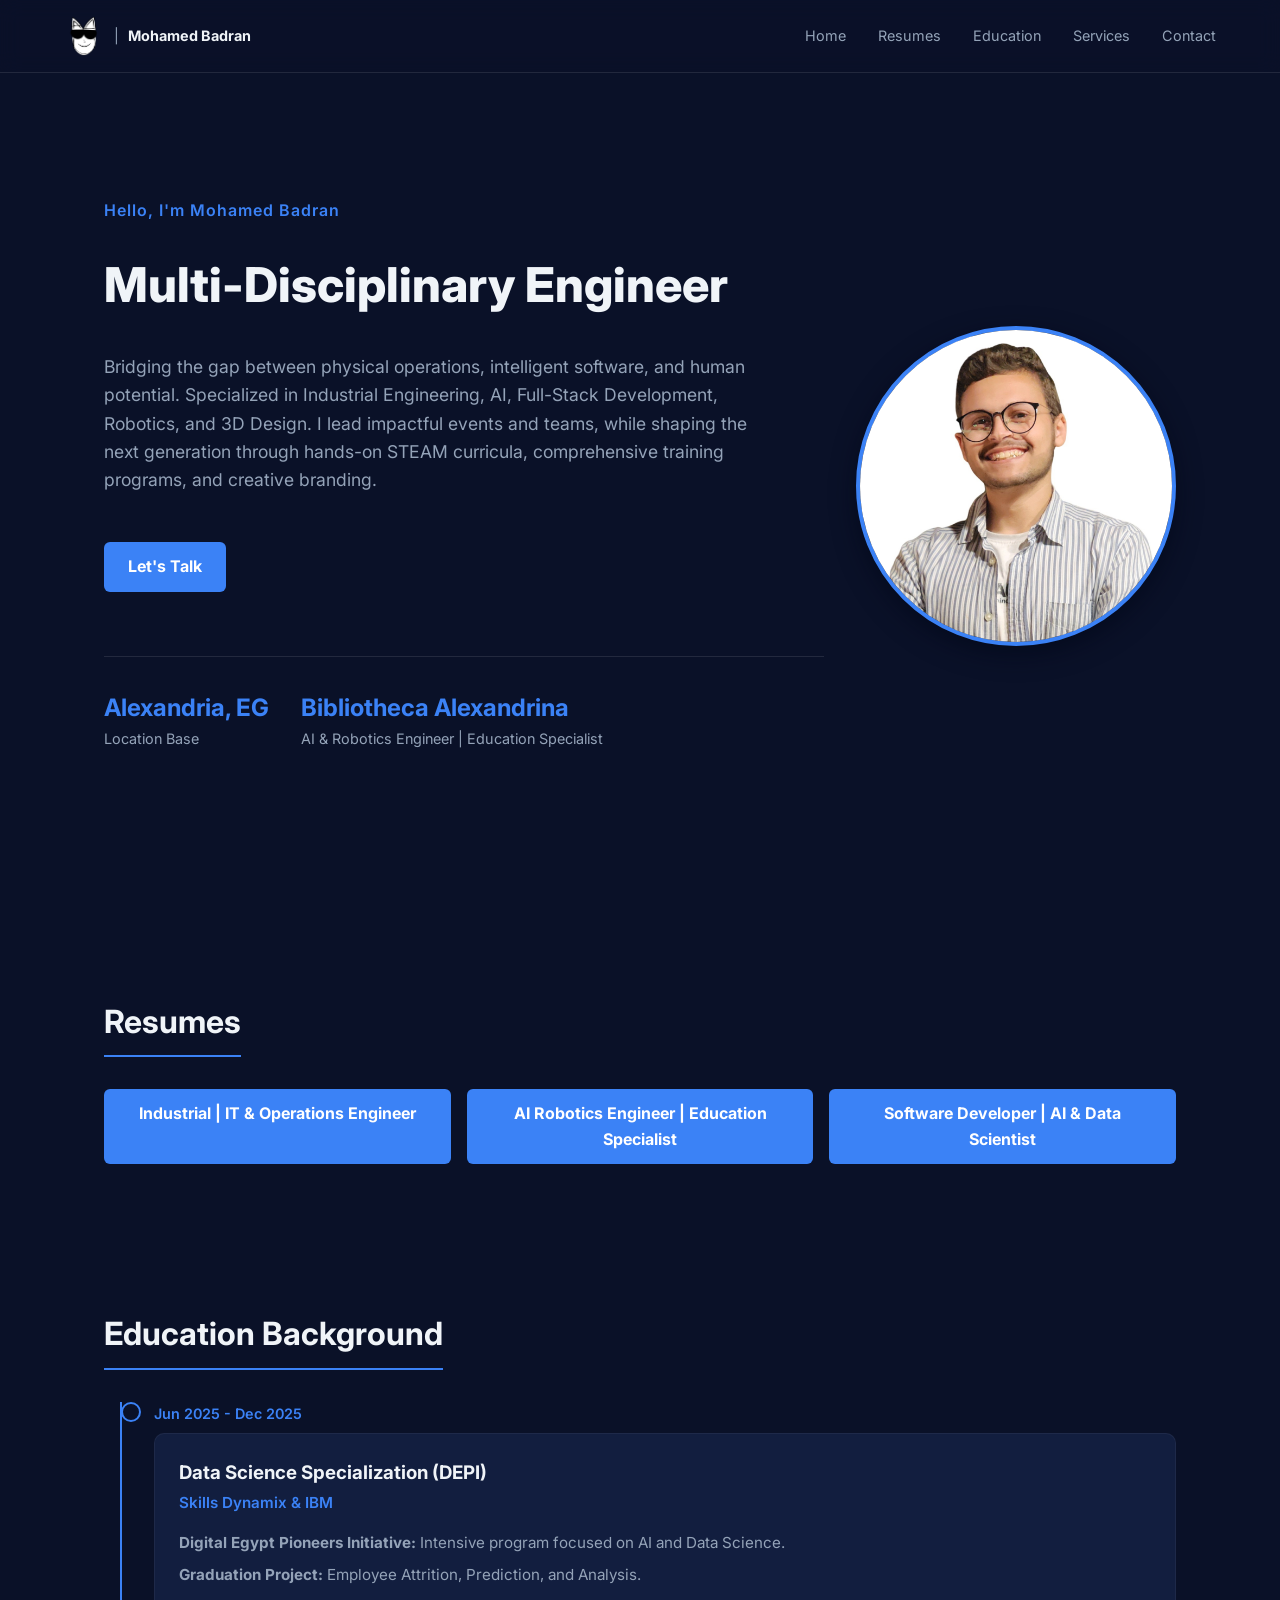
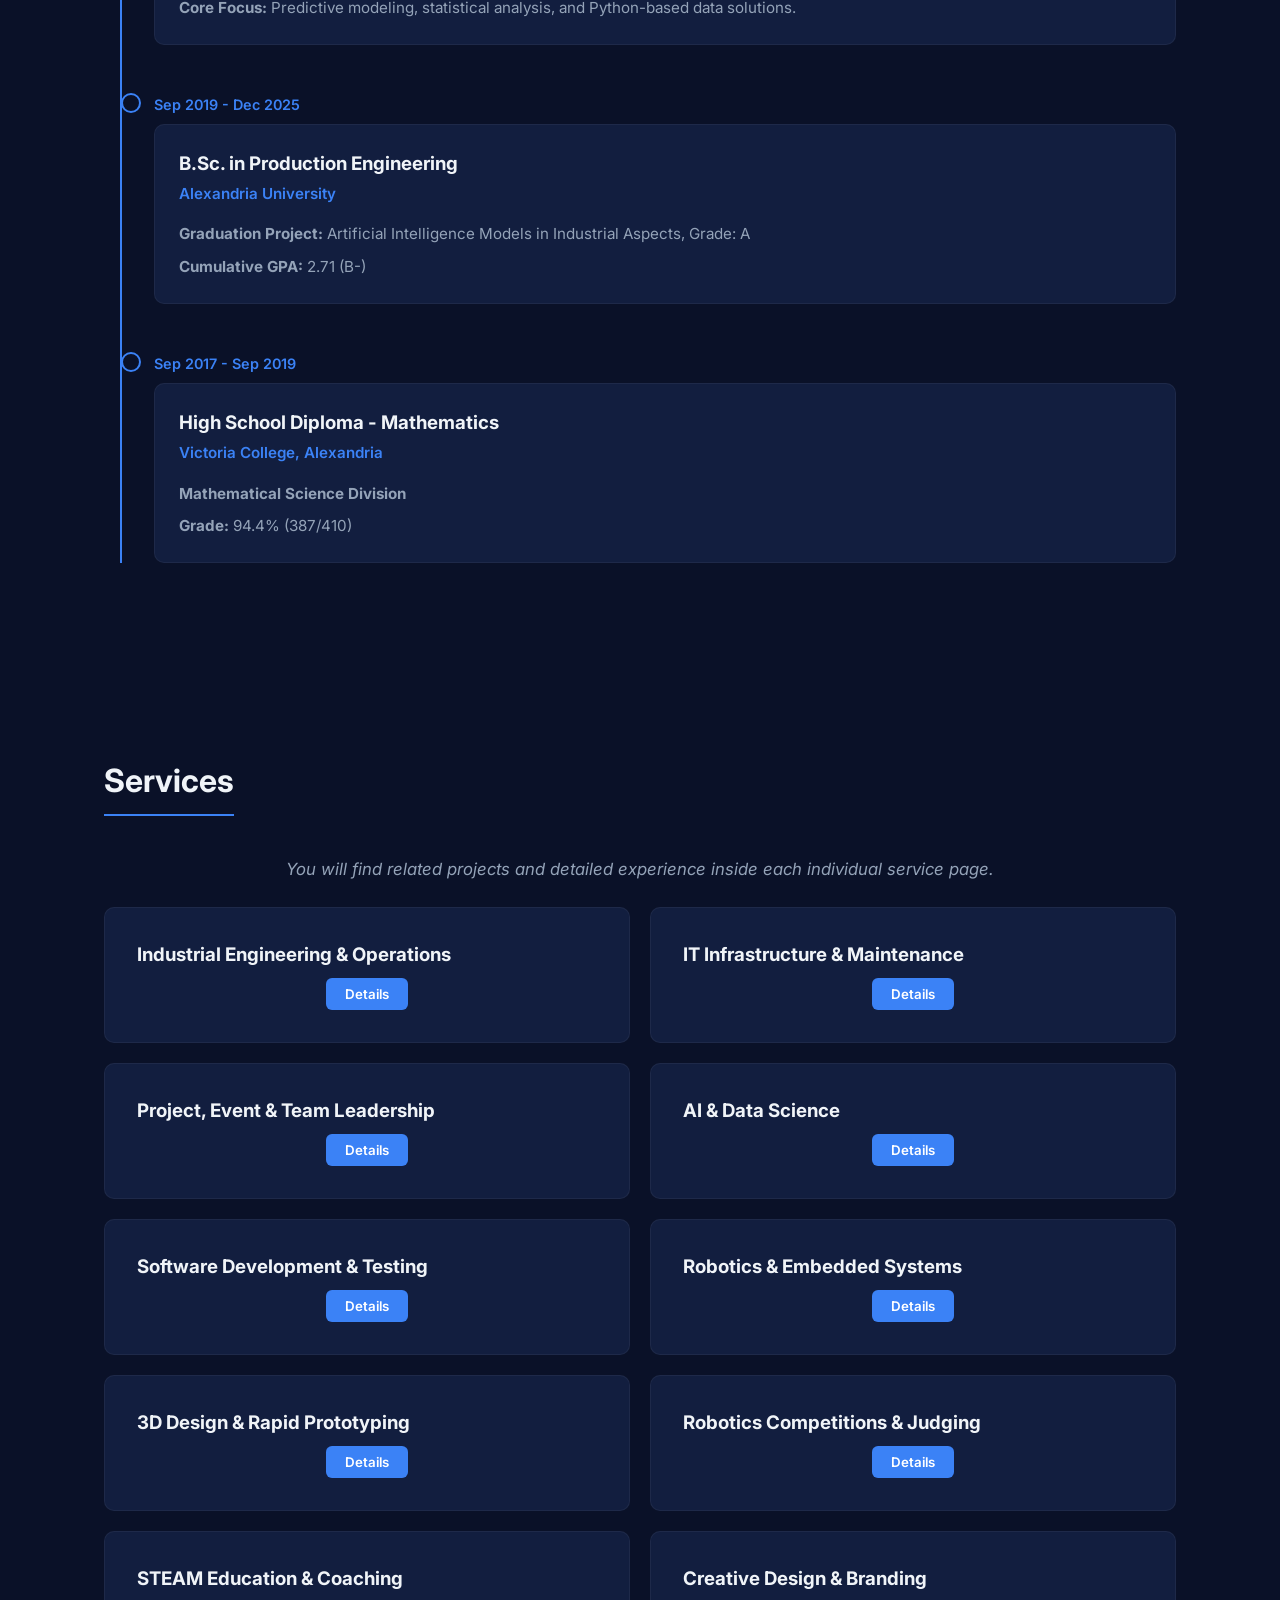
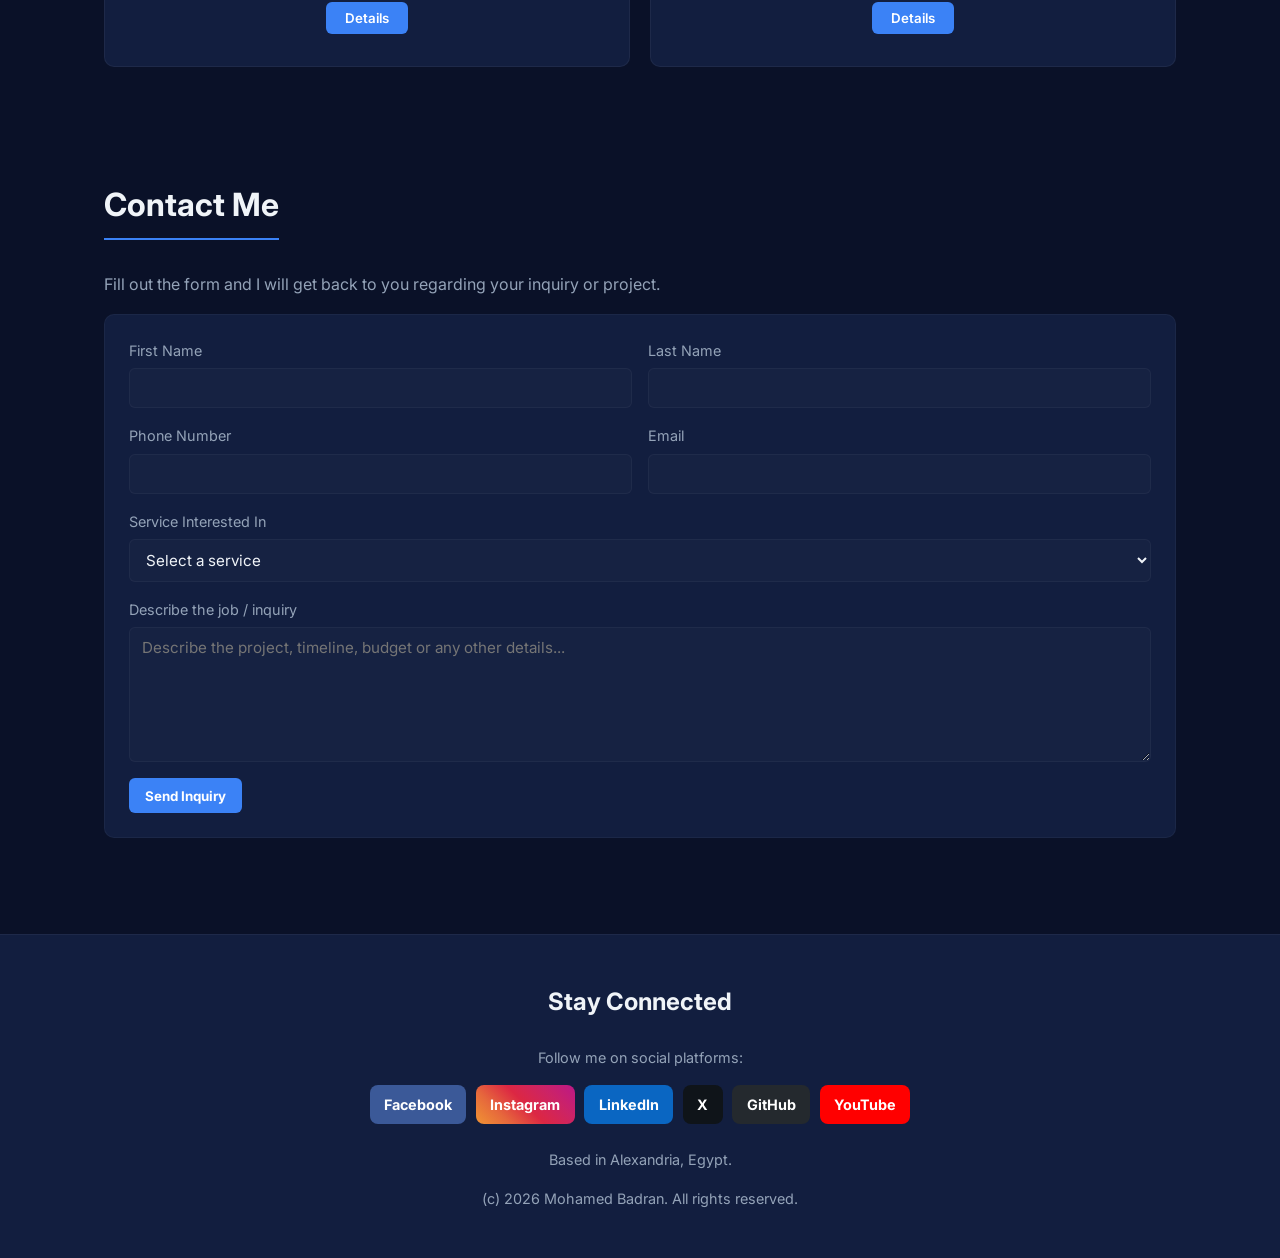
==== index.html @ 1ecb109e "enhanced visuals and animations and edited the flow of website" ====
<!DOCTYPE html>
<!--
    index.html - Main landing page for Mohamed Badran
    Overview: Hero, Services list, Education, Contact, Footer.
    Notes:
        - Uses `styles.index.css` for page styling.
        - Uses `scripts.shared.js` for interactive behavior (collapse, EmailJS hook).
        - Service "More" buttons point to per-service folders (e.g. services/industrial-engineering/).
-->
<html lang="en">
<head>
    <meta charset="UTF-8">
    <meta name="viewport" content="width=device-width, initial-scale=1.0">
    <title>Mohamed Badran | Multi-Disciplinary Engineer</title>
    <link rel="stylesheet" href="styles.index.css">
    <link rel="icon" href="images/MBLogo.png" type="image/png">
    <meta name="description" content="Mohamed Badran - Industrial Engineer, Software & Robotics. Services: engineering, IT, AI, education.">
</head>
<body>

    <!-- ================= HEADER NAVIGATION ================= -->
    <nav>
        <div class="logo">
            <a href="#home"><img src="images/MBLogo.png" alt="logo" class="logo-img"></a>
            <a href="#home" class="logo-name">Mohamed Badran</a>
        </div>
        <div class="menu-toggle" aria-label="Toggle navigation">☰</div>
        <ul>
            <li><a href="#home">Home</a></li>
            <li><a href="#resumes">Resumes</a></li>
            <li><a href="#education">Education</a></li>
            <li><a href="#services">Services</a></li>
            <li><a href="#contact">Contact</a></li>
        </ul>
    </nav>

    <!-- ================= HERO SECTION ================= -->
    <section id="home">
        <div class="hero-content">
            <div class="hero-subtitle animate-fade-up" data-animate-delay="0.08s">Hello, I'm Mohamed Badran</div>
            <h1 class="hero-title animate-fade-up float" data-animate-delay="0.16s">Multi-Disciplinary Engineer</h1>
            <p class="hero-desc animate-fade-up" data-animate-delay="0.28s">Bridging the gap between physical operations, intelligent software, and human potential. Specialized in Industrial Engineering, AI, Full-Stack Development, Robotics, and 3D Design. I lead impactful events and teams, while shaping the next generation through hands-on STEAM curricula, comprehensive training programs, and creative branding.</p>
            <div><a href="#contact" class="btn animate-fade-up" data-animate-delay="0.42s">Let's Talk</a></div>

            <div class="stats-container">
                <div class="stat-item">
                    <h3>Alexandria, EG</h3>
                    <p>Location Base</p>
                </div>
                <div class="stat-item">
                    <h3>Bibliotheca Alexandrina</h3>
                    <p>AI & Robotics Engineer | Education Specialist</p>
                </div>
            </div>
        </div>

        <div class="hero-media">
            <img src="images/MBadran.jpg" alt="Mohamed Badran" class="hero-image">
        </div>
    </section>

    <!-- ================= RESUMES SECTION ================= -->
    <section id="resumes">
        <h2 class="section-title">Resumes</h2>
        <div style="display: flex; gap: 1rem; flex-wrap: wrap; justify-content: center;">
            <a href="https://drive.google.com/file/d/1jWHtAF-brnC7wOm7s_vVhe2MUmtQr2c0/view?usp=drive_link" target="_blank" rel="noopener" class="btn" style="flex: 1 1 0; min-width: 250px; text-align: center;">Industrial | IT & Operations Engineer</a>
            <a href="https://drive.google.com/file/d/1t12hskpWAZO644ZrDuYyNncWuV1peApF/view?usp=drive_link" target="_blank" rel="noopener" class="btn" style="flex: 1 1 0; min-width: 250px; text-align: center;">AI Robotics Engineer | Education Specialist</a>
            <a href="https://drive.google.com/file/d/1RI8bk0SCgW6aUbrCLGqQjvOesPfrGL54/view?usp=drive_link" target="_blank" rel="noopener" class="btn" style="flex: 1 1 0; min-width: 250px; text-align: center;">Software Developer | AI & Data Scientist</a>
        </div>
    </section>

    <!-- ================= EDUCATION SECTION ================= -->
    <section id="education">
        <h2 class="section-title">Education Background</h2>
        <div class="timeline">
            <div class="timeline-item animate-fade-up">
                <div class="timeline-date">Jun 2025 - Dec 2025</div>
                <div class="card" style="padding: 1.5rem;">
                    <h3 style="margin-bottom: 0.2rem;">Data Science Specialization (DEPI)</h3>
                    <p style="color:var(--accent); font-weight:600; margin-bottom: 1rem;">Skills Dynamix & IBM</p>
                    <p style="margin-bottom: 0.5rem;"><strong>Digital Egypt Pioneers Initiative:</strong> Intensive program focused on AI and Data Science.</p>
                    <p style="margin-bottom: 0.5rem;"><strong>Graduation Project:</strong> Employee Attrition, Prediction, and Analysis.</p>
                    <p style="margin-bottom: 0;"><strong>Core Focus:</strong> Predictive modeling, statistical analysis, and Python-based data solutions.</p>
                </div>
            </div>

            <div class="timeline-item animate-fade-up" data-animate-delay="0.1s">
                <div class="timeline-date">Sep 2019 - Dec 2025</div>
                <div class="card" style="padding: 1.5rem;">
                    <h3 style="margin-bottom: 0.2rem;">B.Sc. in Production Engineering</h3>
                    <p style="color:var(--accent); font-weight:600; margin-bottom: 1rem;">Alexandria University</p>
                    <p style="margin-bottom: 0.5rem;"><strong>Graduation Project:</strong> Artificial Intelligence Models in Industrial Aspects, Grade: A</p>
                    <p style="margin-bottom: 0;"><strong>Cumulative GPA:</strong> 2.71 (B-)</p>
                </div>
            </div>

            <div class="timeline-item animate-fade-up" data-animate-delay="0.2s">
                <div class="timeline-date">Sep 2017 - Sep 2019</div>
                <div class="card" style="padding: 1.5rem;">
                    <h3 style="margin-bottom: 0.2rem;">High School Diploma - Mathematics</h3>
                    <p style="color:var(--accent); font-weight:600; margin-bottom: 1rem;">Victoria College, Alexandria</p>
                    <p style="margin-bottom: 0.5rem;"><strong>Mathematical Science Division</strong></p>
                    <p style="margin-bottom: 0;"><strong>Grade:</strong> 94.4% (387/410)</p>
                </div>
            </div>
        </div>
    </section>

    <!-- ================= SERVICES SECTION ================= -->
    <section id="services">
        <h2 class="section-title">Services</h2>
        <p class="animate-fade-up" style="text-align: center; margin-top: 0.5rem; margin-bottom: 1.5rem; color: var(--text-secondary); font-size: 1.05rem;">
            <em>You will find related projects and detailed experience inside each individual service page.</em>
        </p>
        <div class="services-grid">
            <div class="service-card card" data-slug="industrial-engineering">
                <h3>Industrial Engineering & Operations</h3>
                <div class="service-controls">
                    <button class="toggle-btn" aria-expanded="false">Details</button>
                </div>
                <div class="service-body">
                    <p>Drawing from my core academic foundation in Industrial Engineering, I manage supply chains, oversee quality control, and handle detailed planning to make sure complex operations run as efficiently as possible.</p>
                    <div class="tag-container"><span class="skill-tag">Process Optimization</span><span class="skill-tag">Supply Chain</span><span class="skill-tag">Quality Control</span></div>
                    <button class="more-btn" data-href="services/industrial-engineering/index.html">More</button>
                </div>
            </div>

            <div class="service-card card" data-slug="it-infrastructure">
                <h3>IT Infrastructure & Maintenance</h3>
                <div class="service-controls">
                    <button class="toggle-btn" aria-expanded="false">Details</button>
                </div>
                <div class="service-body">
                    <p>I set up and manage hardware networks, provide routine technical maintenance, and troubleshoot systems so that everything stays reliable day in and day out.</p>
                    <div class="tag-container"><span class="skill-tag">Network Admin</span><span class="skill-tag">Hardware Setup</span><span class="skill-tag">Maintenance</span></div>
                    <button class="more-btn" data-href="services/it-infrastructure/index.html">More</button>
                </div>
            </div>

            <div class="service-card card" data-slug="project-leadership">
                <h3>Project, Event & Team Leadership</h3>
                <div class="service-controls">
                    <button class="toggle-btn" aria-expanded="false">Details</button>
                </div>
                <div class="service-body">
                    <p>I turn big ideas into highly organized realities. From leading operations for massive events to managing cross-functional teams and volunteers, I handle human resources, task distribution, and team building. As a Learning and Development specialist and trainer, I also design and deliver complete TOT (Training of Trainers) and soft skills programs, creating all the content and interactive activities to help teams grow and succeed.</p>
                    <div class="tag-container"><span class="skill-tag">Project Management</span><span class="skill-tag">Team Leadership</span><span class="skill-tag">Event Operations</span></div>
                    <button class="more-btn" data-href="services/project-leadership/index.html">More</button>
                </div>
            </div>

            <div class="service-card card" data-slug="ai-data-science">
                <h3>AI & Data Science</h3>
                <div class="service-controls">
                    <button class="toggle-btn" aria-expanded="false">Details</button>
                </div>
                <div class="service-body">
                    <p>I turn raw data into smart decisions. Using Python, SQL, and computer vision, I build intelligent systems, analyze complex datasets, and create clear visual dashboards that help teams solve real-world problems fast.</p>
                    <div class="tag-container"><span class="skill-tag">Python</span><span class="skill-tag">SQL</span><span class="skill-tag">Computer Vision</span></div>
                    <button class="more-btn" data-href="services/ai-data-science/index.html">More</button>
                </div>
            </div>

            <div class="service-card card" data-slug="software-development">
                <h3>Software Development & Testing</h3>
                <div class="service-controls">
                    <button class="toggle-btn" aria-expanded="false">Details</button>
                </div>
                <div class="service-body">
                    <p>I bring digital ideas to life. Whether you need a full-stack website or a cross-platform mobile app, I build fast and responsive software. I also handle software testing and code reviewing to make sure the final product is completely bug-free.</p>
                    <div class="tag-container"><span class="skill-tag">Full-Stack</span><span class="skill-tag">Mobile Apps</span><span class="skill-tag">Testing</span></div>
                    <button class="more-btn" data-href="services/software-development/index.html">More</button>
                </div>
            </div>

            <div class="service-card card" data-slug="robotics-embedded">
                <h3>Robotics & Embedded Systems</h3>
                <div class="service-controls">
                    <button class="toggle-btn" aria-expanded="false">Details</button>
                </div>
                <div class="service-body">
                    <p>I design and build physical technology. From wiring electronics and building circuits to programming embedded systems, I take complex hardware concepts and turn them into fully working robots and smart devices.</p>
                    <div class="tag-container"><span class="skill-tag">Embedded Systems</span><span class="skill-tag">Electronics</span><span class="skill-tag">Firmware</span></div>
                    <button class="more-btn" data-href="services/robotics-embedded/index.html">More</button>
                </div>
            </div>

            <div class="service-card card" data-slug="3d-design">
                <h3>3D Design & Rapid Prototyping</h3>
                <div class="service-controls">
                    <button class="toggle-btn" aria-expanded="false">Details</button>
                </div>
                <div class="service-body">
                    <p>I turn ideas into physical objects. Using tools like SolidWorks, AutoCAD, and Fusion360, I design complex 3D models and use 3D printing and rapid manufacturing techniques to bring functional prototypes to life quickly and accurately.</p>
                    <div class="tag-container"><span class="skill-tag">SolidWorks</span><span class="skill-tag">AutoCAD</span><span class="skill-tag">3D Printing</span></div>
                    <button class="more-btn" data-href="services/3d-design/index.html">More</button>
                </div>
            </div>

            <div class="service-card card" data-slug="competitions-judging">
                <h3>Robotics Competitions & Judging</h3>
                <div class="service-controls">
                    <button class="toggle-btn" aria-expanded="false">Details</button>
                </div>
                <div class="service-body">
                    <p>I have been deeply involved in the robotics competition field for almost 7 years. I handle the operational side of managing and organizing robotics events, and I actively serve as a technical judge and reviewer-evaluating robot designs, code, and team strategies at major national and international competitions.</p>
                    <div class="tag-container"><span class="skill-tag">Competition Ops</span><span class="skill-tag">Technical Judging</span><span class="skill-tag">Strategy</span></div>
                    <button class="more-btn" data-href="services/competitions-judging/index.html">More</button>
                </div>
            </div>

            <div class="service-card card" data-slug="steam-education">
                <h3>STEAM Education & Coaching</h3>
                <div class="service-controls">
                    <button class="toggle-btn" aria-expanded="false">Details</button>
                </div>
                <div class="service-body">
                    <p>I help shape the next generation of engineers. I design hands-on curricula, manage learning platforms, and directly coach youth teams to give them a strong foundation in science, technology, engineering, arts, and mathematics.</p>
                    <div class="tag-container"><span class="skill-tag">Curriculum Design</span><span class="skill-tag">Coaching</span><span class="skill-tag">Learning Platforms</span></div>
                    <button class="more-btn" data-href="services/steam-education/index.html">More</button>
                </div>
            </div>

            <div class="service-card card" data-slug="creative-design">
                <h3>Creative Design & Branding</h3>
                <div class="service-controls">
                    <button class="toggle-btn" aria-expanded="false">Details</button>
                </div>
                <div class="service-body">
                    <p>I make sure great projects look amazing. I handle the visual and business side of technology by editing videos, designing graphics, and building marketing strategies that help brands and products truly stand out.</p>
                    <div class="tag-container"><span class="skill-tag">Video Editing</span><span class="skill-tag">Graphic Design</span><span class="skill-tag">Branding</span></div>
                    <button class="more-btn" data-href="services/creative-design/index.html">More</button>
                </div>
            </div>
        </div>
    </section>

        <!-- ================= CONTACT FORM ================= -->
        <section id="contact" class="contact-section">
            <h2 class="section-title">Contact Me</h2>
            <p style="color: var(--text-secondary); margin-bottom: 1rem;">Fill out the form and I will get back to you regarding your inquiry or project.</p>
            <form id="contact-form" class="contact-form">
                <div class="form-row">
                    <div class="form-field">
                        <label for="firstName">First Name</label>
                        <input type="text" id="firstName" name="firstName" required>
                    </div>
                    <div class="form-field">
                        <label for="lastName">Last Name</label>
                        <input type="text" id="lastName" name="lastName" required>
                    </div>
                </div>

                <div class="form-row">
                    <div class="form-field">
                        <label for="phone">Phone Number</label>
                        <input type="tel" id="phone" name="phone">
                    </div>
                    <div class="form-field">
                        <label for="email">Email</label>
                        <input type="email" id="email" name="email" required>
                    </div>
                </div>

                <div class="form-row">
                    <div class="form-field full">
                        <label for="service">Service Interested In</label>
                        <select id="service" name="service">
                            <option value="">Select a service</option>
                            <option>Industrial Engineering & Operations</option>
                            <option>IT Infrastructure & Maintenance</option>
                            <option>Project, Event & Team Leadership</option>
                            <option>AI & Data Science</option>
                            <option>Software Development & Testing</option>
                            <option>Robotics & Embedded Systems</option>
                            <option>3D Design & Rapid Prototyping</option>
                            <option>Robotics Competitions & Judging</option>
                            <option>STEAM Education & Coaching</option>
                            <option>Creative Design & Branding</option>
                        </select>
                    </div>
                </div>

                <div class="form-row">
                    <div class="form-field full">
                        <label for="message">Describe the job / inquiry</label>
                        <textarea id="message" name="message" rows="6" placeholder="Describe the project, timeline, budget or any other details..." required></textarea>
                    </div>
                </div>

                <div style="margin-top:1rem; display:flex; gap:0.75rem; align-items:center;">
                    <button type="submit" class="btn submit-btn">Send Inquiry</button>
                    <div id="contact-success" style="color:var(--accent); display:none;">Preparing email...</div>
                </div>
            </form>
        </section>

    <!-- ================= FOOTER ================= -->
    <footer>
        <h2 style="color: var(--text-primary); margin-bottom:1.5rem;">Stay Connected</h2>
        <p style="margin-bottom:1rem;">Follow me on social platforms:</p>
        <div class="socials" style="margin-bottom:1.5rem;">
            <a class="social-btn fb" href="https://facebook.com/mbadran0109" target="_blank" rel="noopener">Facebook</a>
            <a class="social-btn ig" href="https://instagram.com/mbadran0109" target="_blank" rel="noopener">Instagram</a>
            <a class="social-btn li" href="https://linkedin.com/in/mbadran0109" target="_blank" rel="noopener">LinkedIn</a>
            <a class="social-btn x" href="https://x.com/mbadran0109" target="_blank" rel="noopener">X</a>
            <a class="social-btn gh" href="https://github.com/mbadran0109" target="_blank" rel="noopener">GitHub</a>
            <a class="social-btn yt" href="https://youtube.com/@mbadran0109" target="_blank" rel="noopener">YouTube</a>
        </div>
        <p style="margin-top:1rem;">Based in Alexandria, Egypt.</p>
        <p>(c) 2026 Mohamed Badran. All rights reserved.</p>
    </footer>

    <script src="scripts.shared.js" defer></script>
</body>
</html>
---- styles.index.css ----
/*
		styles.index.css - Index page overrides and helpers

		Purpose:
			- Provide index-specific layout overrides and utilities
			- Reuse the same color variables defined in the global stylesheet

		Notes:
			- Keep heavy layout rules here (hero, stats) while shared components remain in `styles.css`.
*/

@import url('https://fonts.googleapis.com/css2?family=Inter:wght@300;400;600;800&display=swap');

/* Theme variables (shared across site) ------------------------------------- */
:root {
		/* Theme variables: change these to update the site's color scheme */
		--bg-dark: #0a1128;
		--bg-card: #121e3f;
		--text-primary: #f0f4f8;
		--text-secondary: #94a3b8;
		--accent: #3b82f6;
		--accent-hover: #2563eb;
		--accent-alt: #10b981;
		--accent-alt-hover: #059669;
}

/* ==========================================================================
   Reset + Base Typography
   ========================================================================== */
* { 
    margin: 0; 
    padding: 0; 
    box-sizing: border-box; 
    font-family: 'Inter', sans-serif; 
}

body { 
    background-color: var(--bg-dark); 
    color: var(--text-primary); 
    line-height: 1.6; 
    overflow-x: hidden; 
}

section { 
    padding: 6rem 5% 3rem; 
    max-width: 1200px; 
    margin: auto; 
}

.section-title { 
    font-size: 2rem; 
    margin-bottom: 2rem; 
    color: var(--text-primary); 
    border-bottom: 2px solid var(--accent); 
    display: inline-block; 
    padding-bottom: 0.5rem; 
}

/* ==========================================================================
   Navigation
   ========================================================================== */
nav { 
    position: fixed; 
    top: 0; 
    width: 100%; 
    background: rgba(10, 17, 40, 0.9); 
    backdrop-filter: blur(10px); 
    padding: 1rem 5%; 
    display: flex; 
    justify-content: space-between; 
    align-items: center; 
    z-index: 1000; 
    border-bottom: 1px solid rgba(255, 255, 255, 0.1); 
}

nav .logo { 
    display: flex; 
    align-items: center; 
    gap: 0.6rem; 
    font-weight: 800; 
    font-size: 1.2rem; 
    color: var(--text-primary); 
}

.logo-img { height: 40px; display: block; object-fit: contain; }
.logo-name { color: var(--text-primary); font-weight: 700; text-decoration: none; }
.logo-name::before { content: '|'; color: var(--text-secondary); margin-right: 0.6rem; font-weight: 400; }
.logo { transition: transform 320ms ease; } 
.logo:hover { transform: translateY(-3px) scale(1.02); }

nav ul { list-style: none; display: flex; gap: 2rem; }
nav a { color: var(--text-secondary); text-decoration: none; font-size: 0.9rem; transition: color 0.3s; }
nav a:hover { color: var(--text-primary); }

.menu-toggle { display: none; font-size: 1.8rem; color: var(--text-primary); cursor: pointer; user-select: none; }

@media (max-width: 768px) { 
    .menu-toggle { display: block; } 
    nav ul { 
        display: flex; 
        flex-direction: column; 
        position: absolute; 
        top: 100%; 
        right: -240px; 
        background: rgba(10, 17, 40, 0.95); 
        backdrop-filter: blur(10px); 
        width: 220px; 
        padding: 1.5rem; 
        border-radius: 0 0 0 10px; 
        border-left: 1px solid rgba(255, 255, 255, 0.1); 
        border-bottom: 1px solid rgba(255, 255, 255, 0.1); 
        gap: 1.5rem; 
        transition: right 0.3s ease; 
    } 
    nav ul.active { right: 0; } 
}

/* ==========================================================================
   Buttons & Tags
   ========================================================================== */
.btn { 
    display: inline-block; 
    background: var(--accent); 
    color: #fff; 
    padding: 0.75rem 1.5rem; 
    border-radius: 6px; 
    text-decoration: none; 
    font-weight: 700; 
    transition: background 0.3s, transform 0.2s; 
    border: none; 
    cursor: pointer; 
}
.btn:hover { background: var(--accent-hover); transform: translateY(-2px); }

.tag-container { display: flex; flex-wrap: wrap; gap: 0.5rem; }
.tag { background: rgba(255, 255, 255, 0.05); color: var(--text-secondary); padding: 0.3rem 0.8rem; border-radius: 20px; font-size: 0.8rem; font-weight: 600; border: 1px solid rgba(255, 255, 255, 0.1); }
.skill-tag { background: rgba(255, 255, 255, 0.05); color: var(--text-primary); padding: 0.4rem 0.8rem; border-radius: 999px; font-weight: 600; font-size: 0.85rem; border: 1px solid rgba(255, 255, 255, 0.1); }

/* ==========================================================================
   Hero Section
   ========================================================================== */
#home { min-height: 100vh; display: flex; flex-direction: column; justify-content: center; }
.hero-content { display: flex; flex-direction: column; gap: 1rem; flex: 1 1 90%; }
.hero-subtitle { color: var(--accent); font-weight: 600; letter-spacing: 1px; margin-bottom: 1rem; }
.hero-title { font-size: 3rem; font-weight: 800; line-height: 1.2; margin-bottom: 1.5rem; }
.hero-desc { color: var(--text-secondary); font-size: 1.1rem; max-width: 600px; margin-bottom: 2rem; }

.hero-media { margin-top: 1.5rem; display: flex; justify-content: center; flex: 0 0 300px; align-items: center; }
.hero-image { width: 320px; max-width: 40vw; aspect-ratio: 1/1; object-fit: cover; border-radius: 50%; border: 4px solid var(--accent); box-shadow: 0 8px 24px rgba(2, 6, 23, 0.6); display: block; }

.stats-container { display: flex; gap: 2rem; margin-top: 3rem; border-top: 1px solid rgba(255, 255, 255, 0.1); padding-top: 2rem; }
.stat-item h3 { font-size: 1.5rem; color: var(--accent); }
.stat-item p { font-size: 0.9rem; color: var(--text-secondary); }

@media (min-width: 900px) { 
    #home { flex-direction: row; align-items: center; } 
    .hero-subtitle, .hero-title, .hero-desc, .btn { max-width: 90%; } 
    .hero-media { margin-left: 2rem; } 
}
@media (max-width: 899px) { 
    .hero-media { margin-top: 1.5rem; } 
    .hero-image { width: 90%; max-width: 320px; } 
}
@media (max-width: 768px) { .hero-title { font-size: 2.5rem; } }

/* ==========================================================================
   Cards & Services Layout
   ========================================================================== */
.grid-container { display: grid; grid-template-columns: repeat(auto-fit, minmax(300px, 1fr)); gap: 2rem; }
.services-grid { display: grid; grid-template-columns: 1fr; gap: 1.25rem; }
@media (min-width: 900px) { .services-grid { grid-template-columns: repeat(2, 1fr); } }

.card { background: var(--bg-card); padding: 2rem; border-radius: 10px; border: 1px solid rgba(255, 255, 255, 0.05); transition: transform 0.3s; opacity: 0; transform: translateY(10px) scale(0.995); transition: opacity 520ms ease, transform 520ms cubic-bezier(.2, .9, .2, 1); }
.card.revealed { opacity: 1; transform: translateY(0) scale(1); }
.card:hover { transform: translateY(-5px); }
.card h3 { margin-bottom: 1rem; color: var(--text-primary); }
.card p { color: var(--text-secondary); margin-bottom: 1.5rem; font-size: 0.95rem; }

.service-card h3 { margin-bottom: 0.5rem; }
.service-controls { display: flex; gap: 0.6rem; align-items: center; margin-top: 0.25rem; justify-content: center; width: 100%; }
.toggle-btn { background: var(--accent); color: #fff; border: none; padding: 0.5rem 1.2rem; border-radius: 6px; cursor: pointer; font-weight: 600; transition: background 0.3s, transform 0.2s; }
.toggle-btn:hover { background: var(--accent-hover); transform: translateY(-2px); }
.service-body { max-height: 0; overflow: hidden; transition: max-height 360ms ease, padding 360ms ease; padding-top: 0; }
.service-card.open .service-body { max-height: 1200px; padding-top: 0.8rem; }
.more-btn { display: none; margin-top: 1.2rem; background: var(--accent); color: #fff; border: none; padding: 0.75rem 1.5rem; border-radius: 6px; cursor: pointer; font-weight: 700; font-size: 1rem; transition: background 0.3s, transform 0.2s; }
.more-btn:hover { background: var(--accent-hover); transform: translateY(-2px); }
.service-card.open .more-btn { display: inline-block; }

/* ==========================================================================
   Timeline Layout
   ========================================================================== */
.timeline { border-left: 2px solid var(--accent); padding-left: 2rem; margin-left: 1rem; }
.timeline-item { position: relative; margin-bottom: 3rem; }
.timeline-item::before { content: ''; position: absolute; left: -33px; top: 0; width: 16px; height: 16px; background: var(--bg-dark); border: 2px solid var(--accent); border-radius: 50%; }
.timeline-date { color: var(--accent); font-weight: 600; font-size: 0.9rem; margin-bottom: 0.5rem; }

/* ==========================================================================
   Contact Form
   ========================================================================== */
.contact-section { padding-top: 4rem; padding-bottom: 2rem; }
.contact-form { background: var(--bg-card); padding: 1.5rem; border-radius: 10px; border: 1px solid rgba(255, 255, 255, 0.04); }
.form-row { display: flex; gap: 1rem; margin-bottom: 1rem; }
.form-field { flex: 1; display: flex; flex-direction: column; }
.form-field.full { flex: 1 1 100%; }
.form-field label { color: var(--text-secondary); font-size: 0.9rem; margin-bottom: 0.4rem; }
.form-field input, .form-field select, .form-field textarea { background: rgba(255, 255, 255, 0.02); border: 1px solid rgba(255, 255, 255, 0.04); color: var(--text-primary); padding: 0.6rem 0.75rem; border-radius: 6px; font-size: 0.95rem; }
.form-field input:focus, .form-field select:focus, .form-field textarea:focus { outline: none; border-color: var(--accent); box-shadow: 0 4px 18px rgba(59, 130, 246, 0.08); }
.submit-btn { background: var(--accent); border: none; color: white; padding: 0.6rem 1rem; font-weight: 700; border-radius: 6px; cursor: pointer; }

@media (max-width: 700px) { .form-row { flex-direction: column; } }

/* ==========================================================================
   Footer & Socials
   ========================================================================== */
footer { background: var(--bg-card); padding: 3rem 5%; text-align: center; margin-top: 4rem; border-top: 1px solid rgba(255, 255, 255, 0.05); }
footer p { color: var(--text-secondary); margin-top: 1rem; font-size: 0.9rem; }

.socials { display: flex; gap: 0.6rem; flex-wrap: wrap; justify-content: center; }
.social-btn { padding: 0.5rem 0.9rem; border-radius: 8px; text-decoration: none; color: white; font-weight: 700; font-size: 0.9rem; }
.social-btn.x { background: #0f1419; }
.social-btn.fb { background: #3b5998; }
.social-btn.ig { background: linear-gradient(45deg, #f09433, #e6683c, #dc2743, #cc2366, #bc1888); }
.social-btn.li { background: #0a66c2; }
.social-btn.gh { background: #24292e; }
.social-btn.yt { background: #FF0000; }

/* ==========================================================================
   Animations & Keyframes
   ========================================================================== */
.animate-fade-up { opacity: 0; transform: translateY(12px); transition: opacity 520ms cubic-bezier(.2, .9, .2, 1), transform 520ms cubic-bezier(.2, .9, .2, 1); }
.animate-fade-up.show { opacity: 1; transform: translateY(0); }

@keyframes floatY { 
    0% { transform: translateY(0); } 
    50% { transform: translateY(-6px); } 
    100% { transform: translateY(0); } 
}
.hero-title.float { animation: floatY 6s ease-in-out infinite; will-change: transform; }
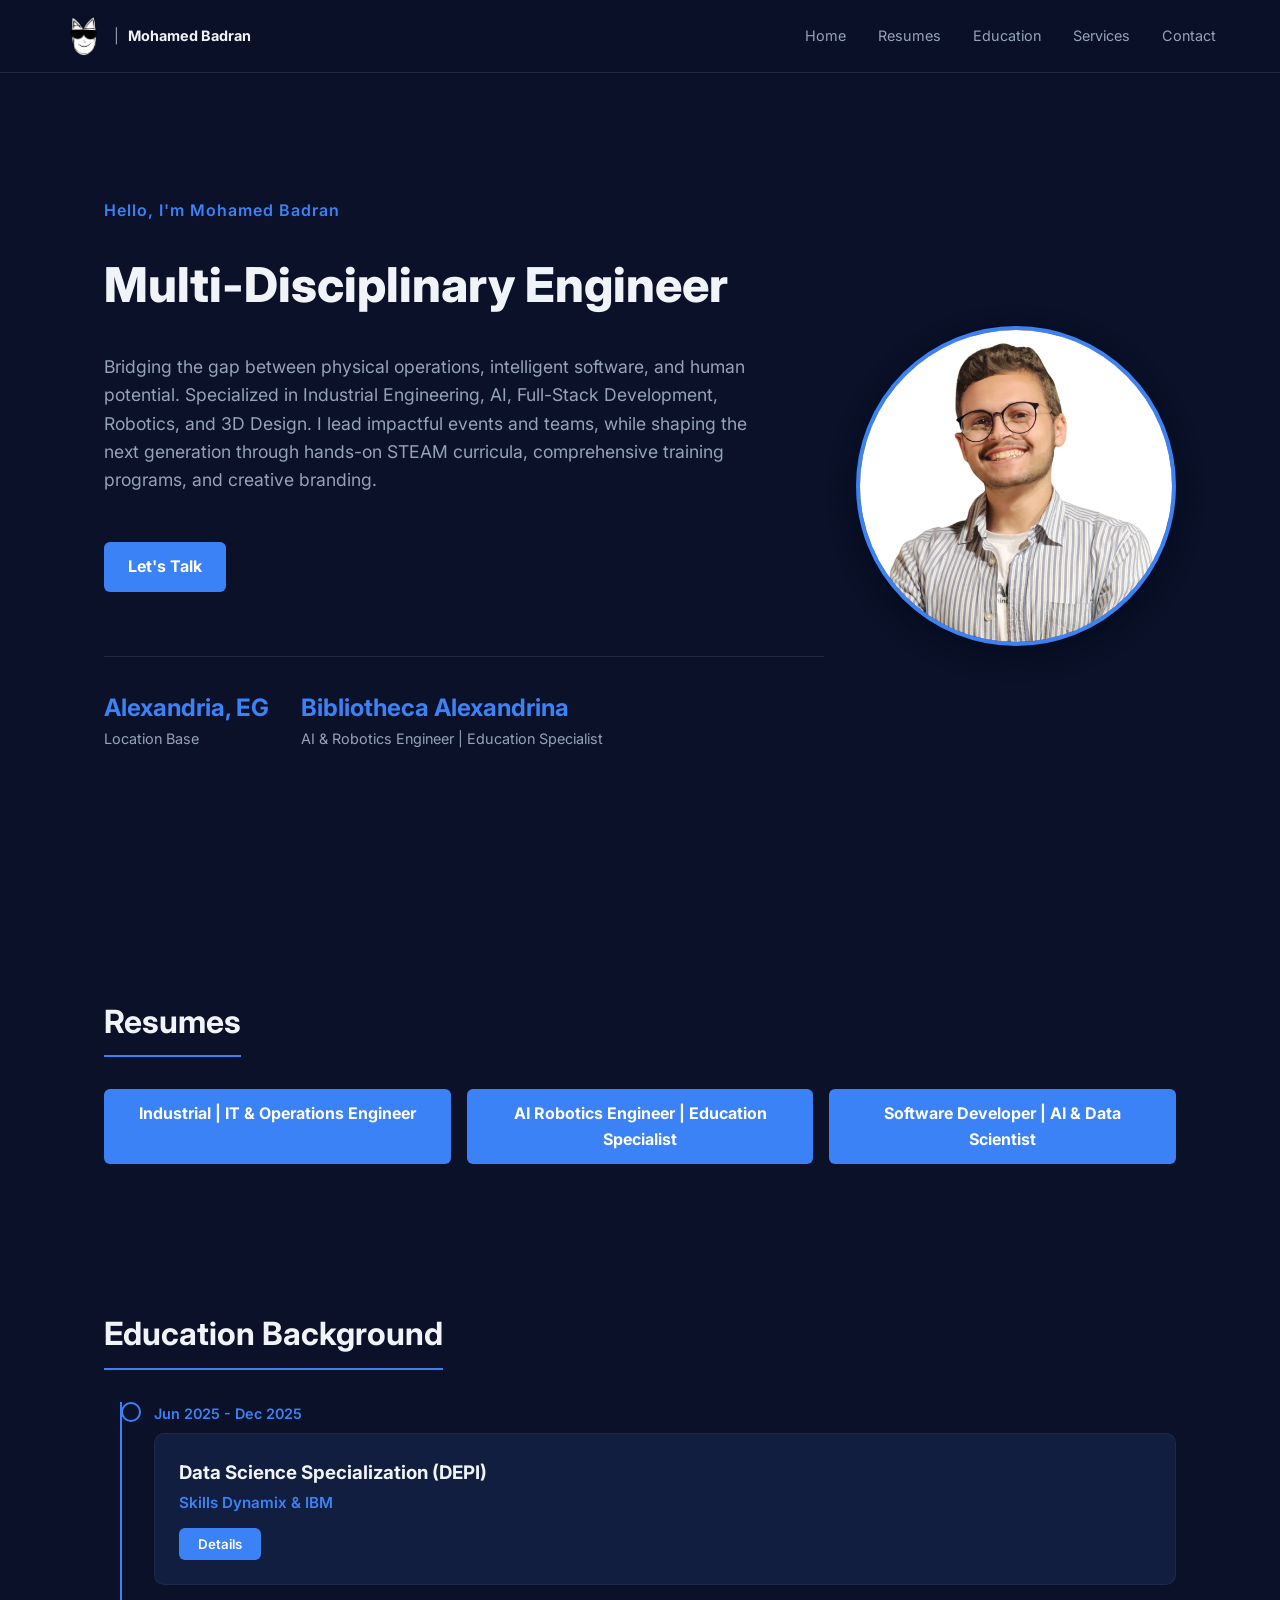
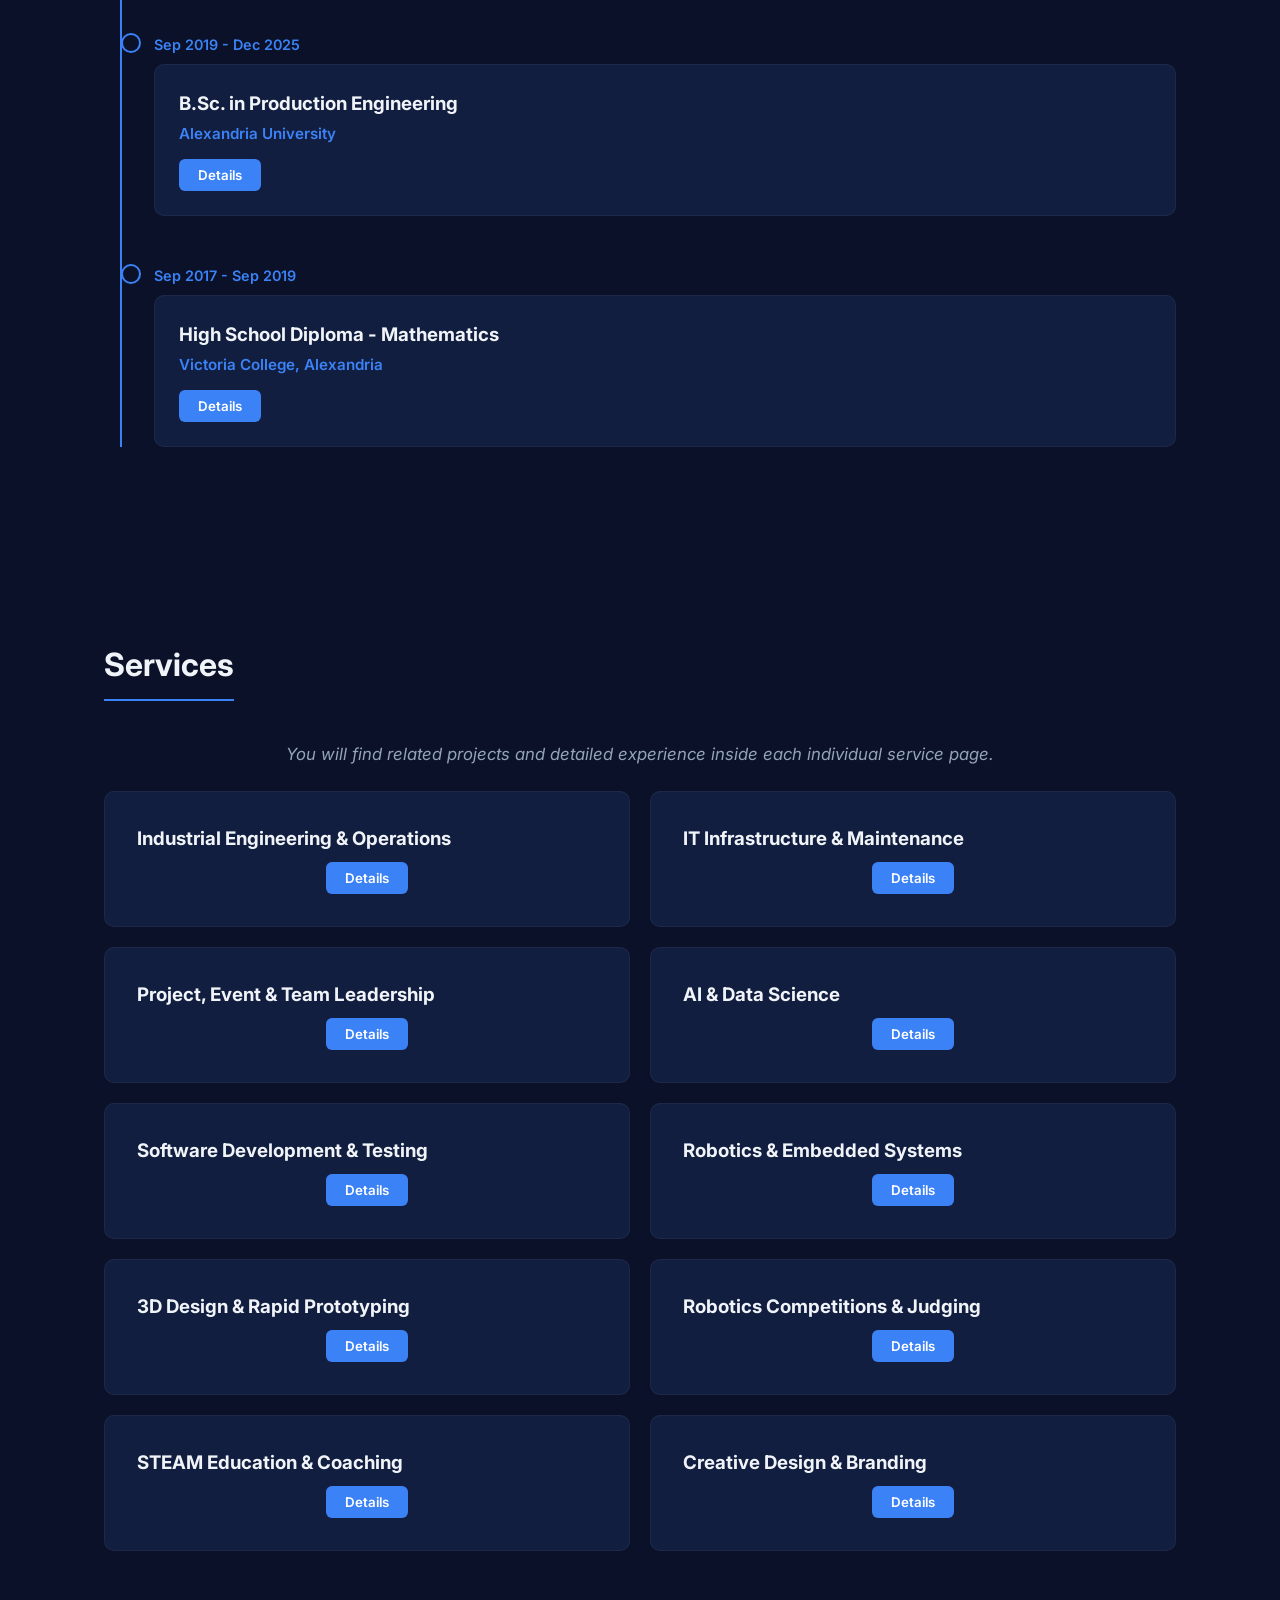
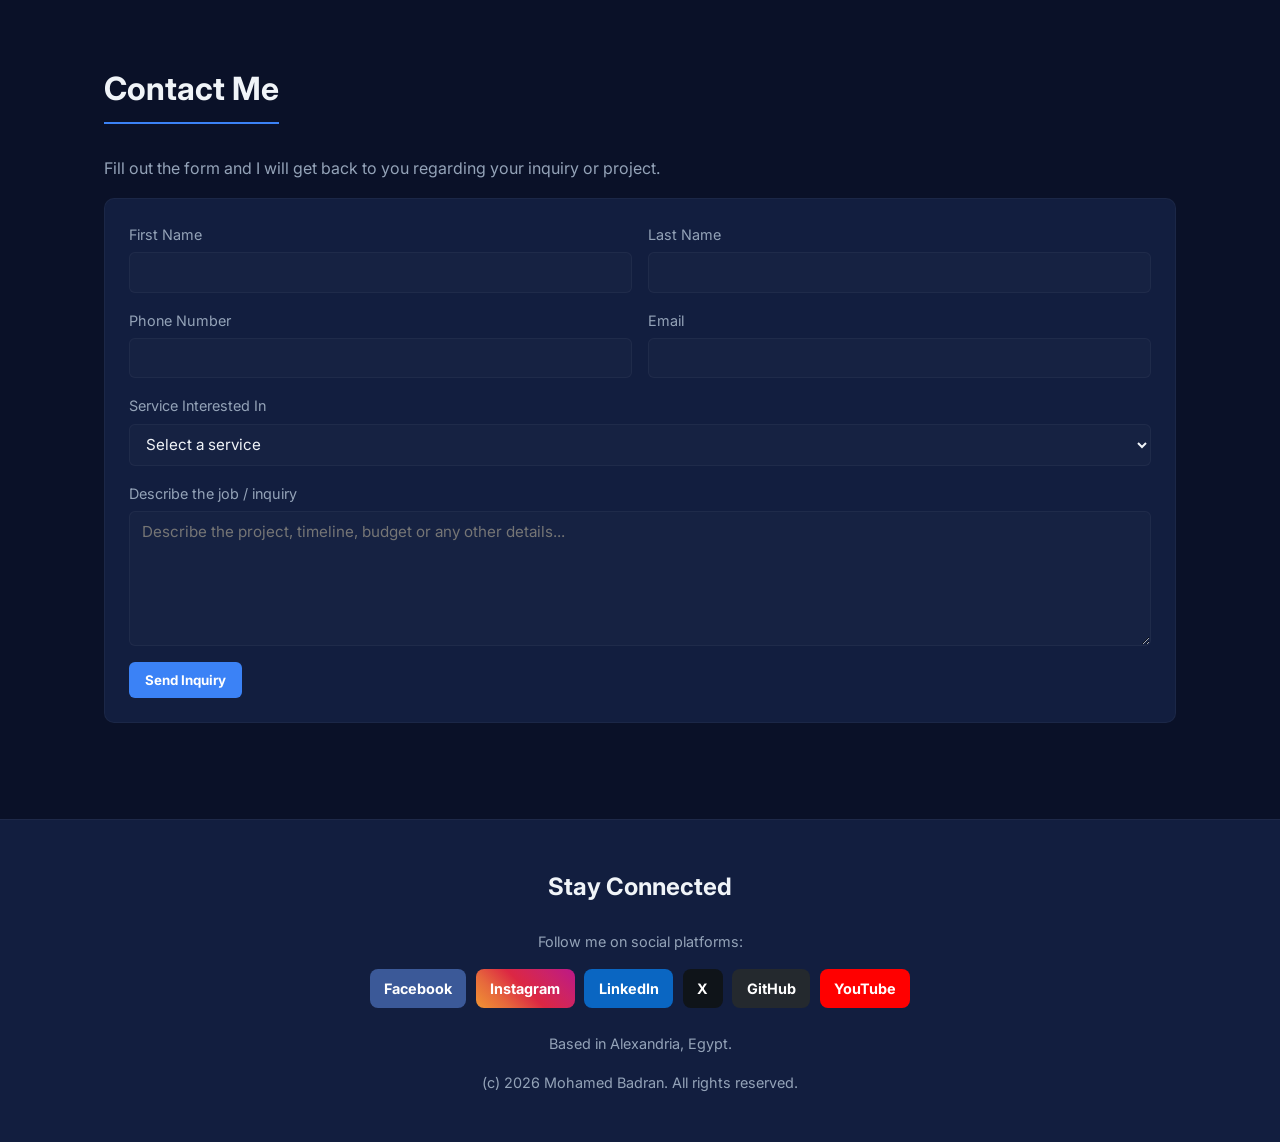
==== commit a9a1a1f7: "updated the flow of website and visuals" ====
--- a/index.html
+++ b/index.html
@@ -75,32 +75,47 @@
         <div class="timeline">
             <div class="timeline-item animate-fade-up">
                 <div class="timeline-date">Jun 2025 - Dec 2025</div>
-                <div class="card" style="padding: 1.5rem;">
+                <div class="card timeline-card" style="padding: 1.5rem;">
                     <h3 style="margin-bottom: 0.2rem;">Data Science Specialization (DEPI)</h3>
-                    <p style="color:var(--accent); font-weight:600; margin-bottom: 1rem;">Skills Dynamix & IBM</p>
-                    <p style="margin-bottom: 0.5rem;"><strong>Digital Egypt Pioneers Initiative:</strong> Intensive program focused on AI and Data Science.</p>
-                    <p style="margin-bottom: 0.5rem;"><strong>Graduation Project:</strong> Employee Attrition, Prediction, and Analysis.</p>
-                    <p style="margin-bottom: 0;"><strong>Core Focus:</strong> Predictive modeling, statistical analysis, and Python-based data solutions.</p>
+                    <p style="color:var(--accent); font-weight:600; margin-bottom: 0;">Skills Dynamix & IBM</p>
+                    <div class="timeline-controls">
+                        <button class="toggle-btn" aria-expanded="false">Details</button>
+                    </div>
+                    <div class="timeline-body">
+                        <p style="margin-bottom: 0.5rem;"><strong>Digital Egypt Pioneers Initiative:</strong> Intensive program focused on AI and Data Science.</p>
+                        <p style="margin-bottom: 0.5rem;"><strong>Graduation Project:</strong> Employee Attrition, Prediction, and Analysis.</p>
+                        <p style="margin-bottom: 0;"><strong>Core Focus:</strong> Predictive modeling, statistical analysis, and Python-based data solutions.</p>
+                    </div>
                 </div>
             </div>
 
             <div class="timeline-item animate-fade-up" data-animate-delay="0.1s">
                 <div class="timeline-date">Sep 2019 - Dec 2025</div>
-                <div class="card" style="padding: 1.5rem;">
+                <div class="card timeline-card" style="padding: 1.5rem;">
                     <h3 style="margin-bottom: 0.2rem;">B.Sc. in Production Engineering</h3>
-                    <p style="color:var(--accent); font-weight:600; margin-bottom: 1rem;">Alexandria University</p>
-                    <p style="margin-bottom: 0.5rem;"><strong>Graduation Project:</strong> Artificial Intelligence Models in Industrial Aspects, Grade: A</p>
-                    <p style="margin-bottom: 0;"><strong>Cumulative GPA:</strong> 2.71 (B-)</p>
+                    <p style="color:var(--accent); font-weight:600; margin-bottom: 0;">Alexandria University</p>
+                    <div class="timeline-controls">
+                        <button class="toggle-btn" aria-expanded="false">Details</button>
+                    </div>
+                    <div class="timeline-body">
+                        <p style="margin-bottom: 0.5rem;"><strong>Graduation Project:</strong> Artificial Intelligence Models in Industrial Aspects, Grade: A</p>
+                        <p style="margin-bottom: 0;"><strong>Cumulative GPA:</strong> 2.71 (B-)</p>
+                    </div>
                 </div>
             </div>
 
             <div class="timeline-item animate-fade-up" data-animate-delay="0.2s">
                 <div class="timeline-date">Sep 2017 - Sep 2019</div>
-                <div class="card" style="padding: 1.5rem;">
+                <div class="card timeline-card" style="padding: 1.5rem;">
                     <h3 style="margin-bottom: 0.2rem;">High School Diploma - Mathematics</h3>
-                    <p style="color:var(--accent); font-weight:600; margin-bottom: 1rem;">Victoria College, Alexandria</p>
-                    <p style="margin-bottom: 0.5rem;"><strong>Mathematical Science Division</strong></p>
-                    <p style="margin-bottom: 0;"><strong>Grade:</strong> 94.4% (387/410)</p>
+                    <p style="color:var(--accent); font-weight:600; margin-bottom: 0;">Victoria College, Alexandria</p>
+                    <div class="timeline-controls">
+                        <button class="toggle-btn" aria-expanded="false">Details</button>
+                    </div>
+                    <div class="timeline-body">
+                        <p style="margin-bottom: 0.5rem;"><strong>Mathematical Science Division</strong></p>
+                        <p style="margin-bottom: 0;"><strong>Grade:</strong> 94.4% (387/410)</p>
+                    </div>
                 </div>
             </div>
         </div>
--- a/styles.index.css
+++ b/styles.index.css
@@ -193,6 +193,9 @@
 .timeline-item { position: relative; margin-bottom: 3rem; }
 .timeline-item::before { content: ''; position: absolute; left: -33px; top: 0; width: 16px; height: 16px; background: var(--bg-dark); border: 2px solid var(--accent); border-radius: 50%; }
 .timeline-date { color: var(--accent); font-weight: 600; font-size: 0.9rem; margin-bottom: 0.5rem; }
+.timeline-controls { display: flex; gap: 0.6rem; align-items: center; margin-top: 0.8rem; }
+.timeline-body { max-height: 0; overflow: hidden; transition: max-height 360ms ease, padding 360ms ease; padding-top: 0; }
+.timeline-card.open .timeline-body { max-height: 1200px; padding-top: 1rem; }
 
 /* ==========================================================================
    Contact Form
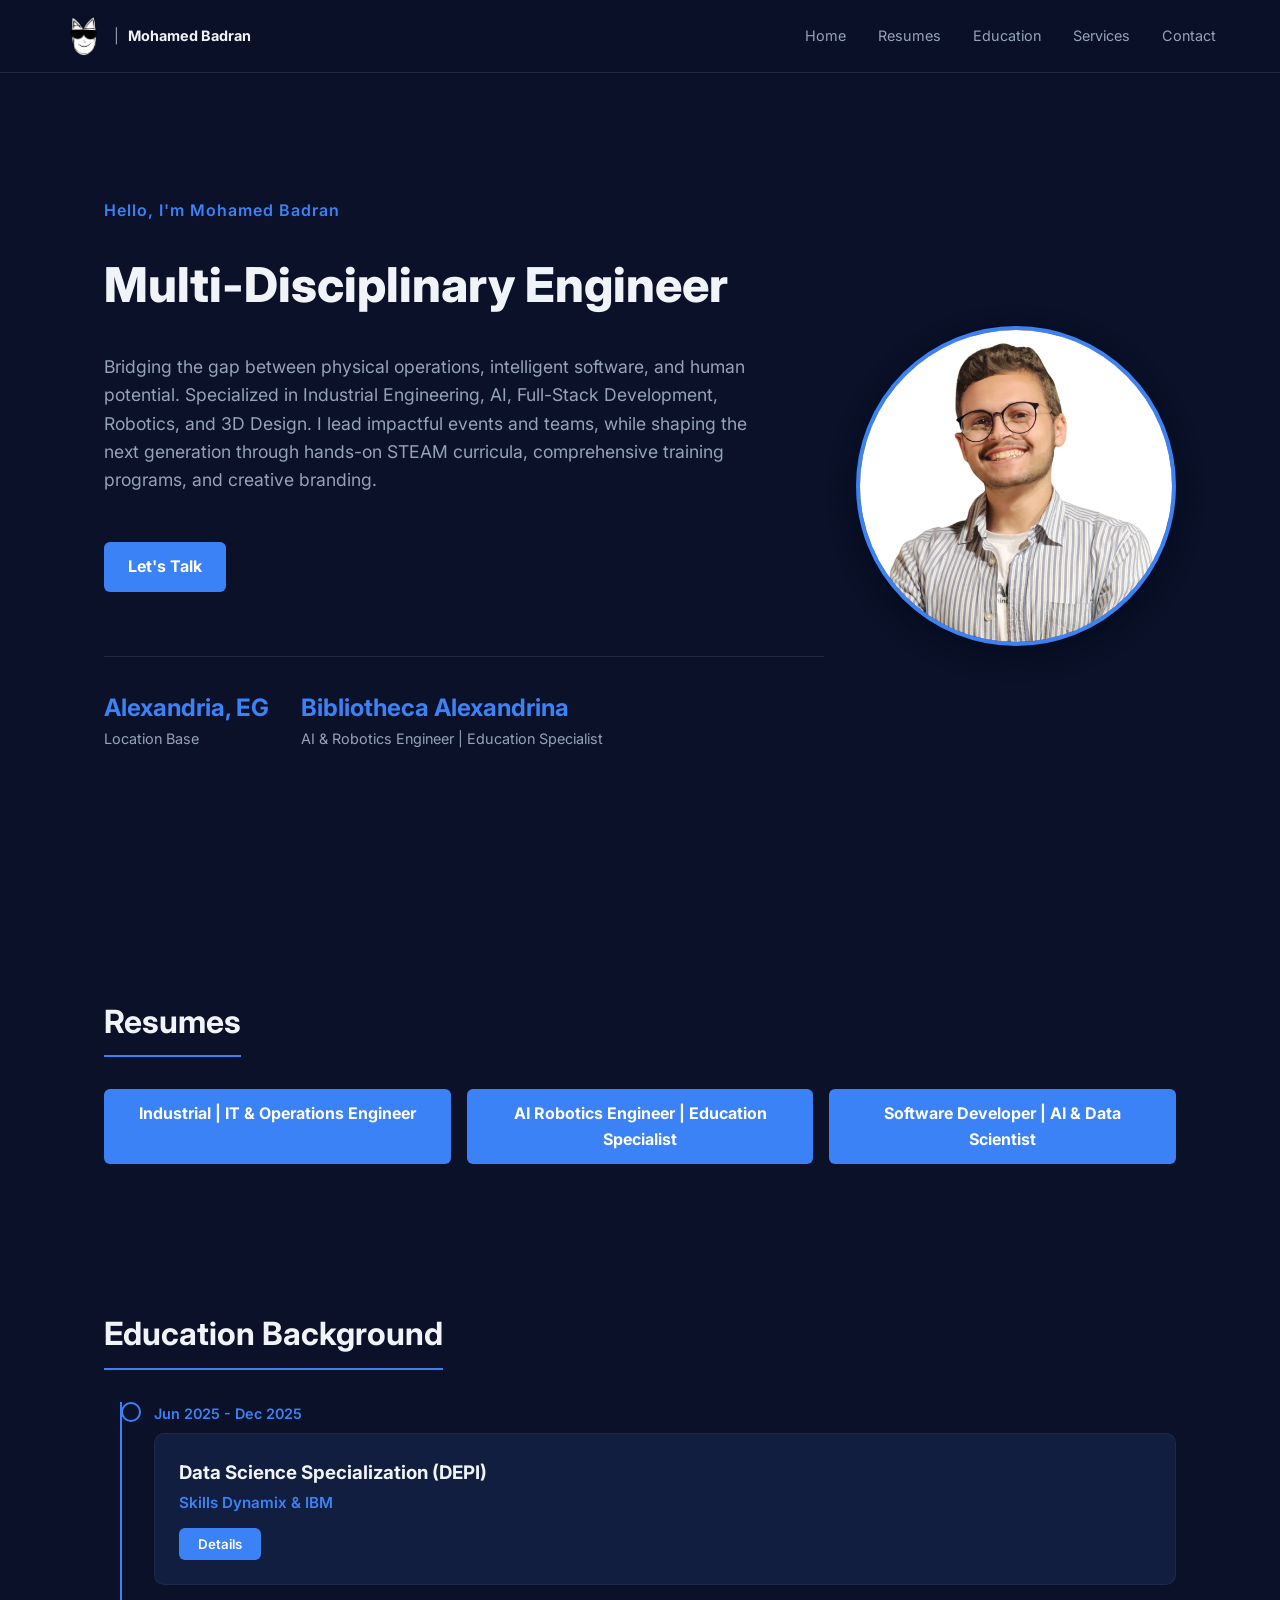
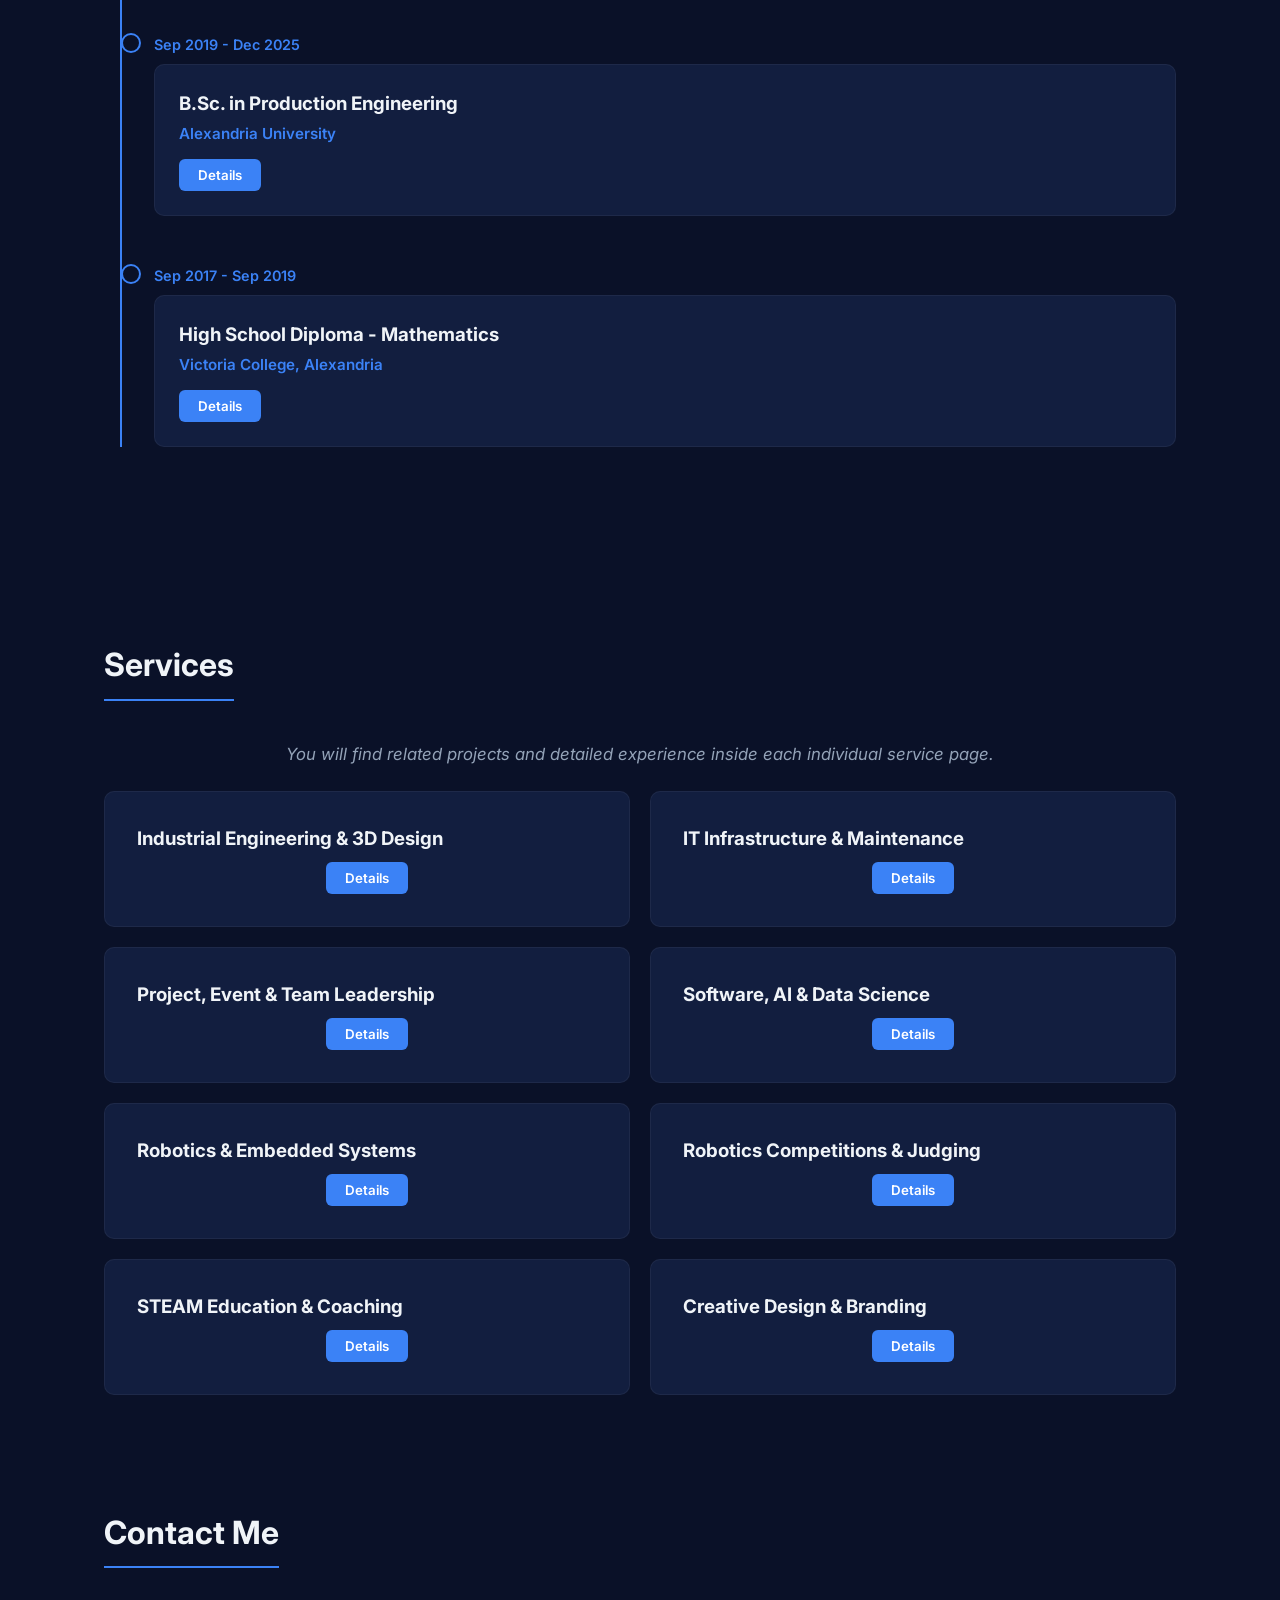
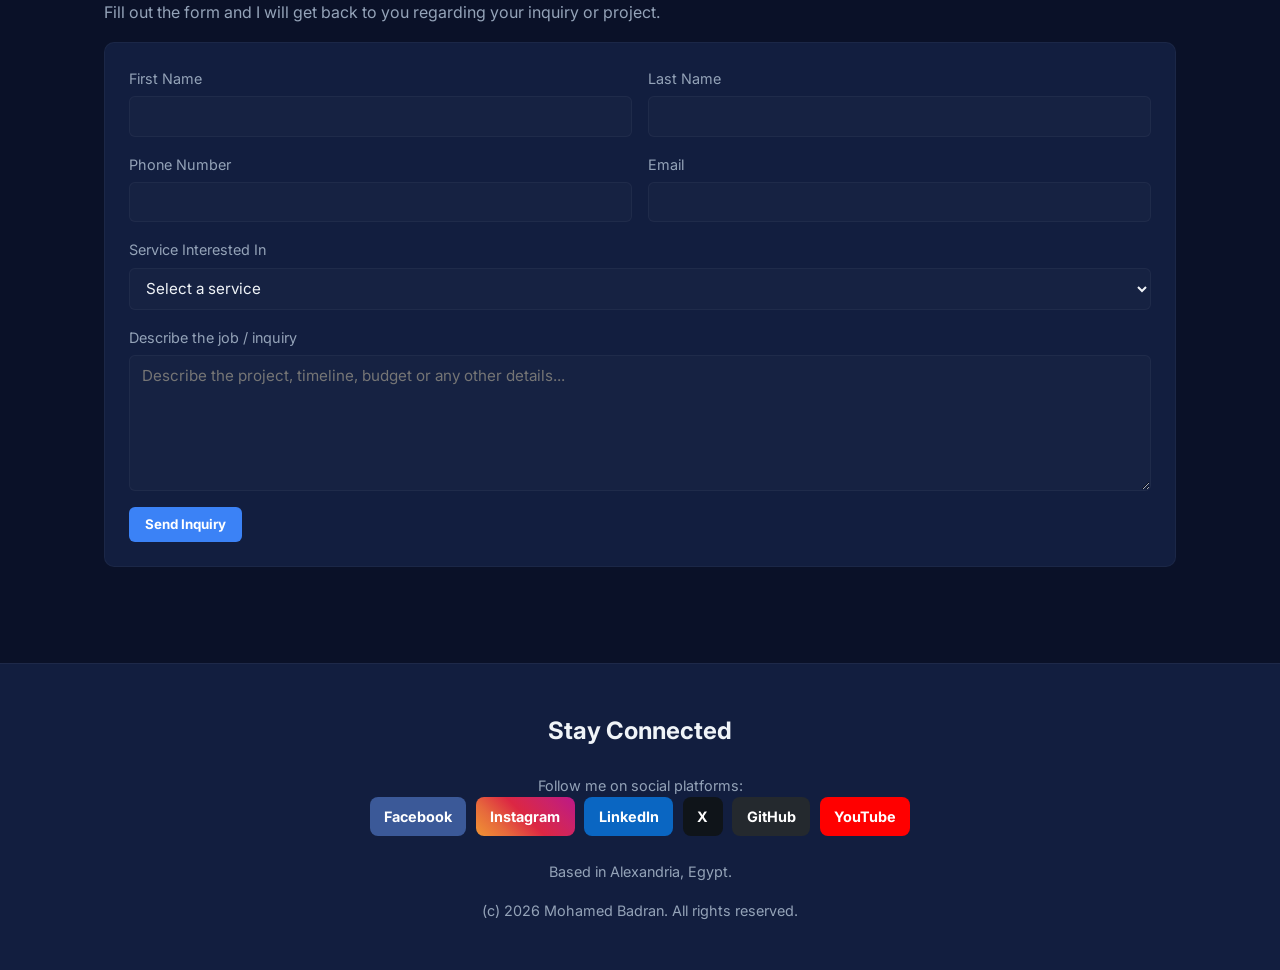
==== commit 8e194637: "added more experience merged some services and improved the code" ====
--- a/index.html
+++ b/index.html
@@ -1,11 +1,17 @@
 <!DOCTYPE html>
 <!--
-    index.html - Main landing page for Mohamed Badran
-    Overview: Hero, Services list, Education, Contact, Footer.
+    index.html - Main landing page for Mohamed Badran.
+    Structure:
+        - Header navigation
+        - Hero section
+        - Resume links
+        - Education timeline
+        - Service cards
+        - Contact form
+        - Footer
     Notes:
-        - Uses `styles.index.css` for page styling.
-        - Uses `scripts.shared.js` for interactive behavior (collapse, EmailJS hook).
-        - Service "More" buttons point to per-service folders (e.g. services/industrial-engineering/).
+        - Styling is centralized in styles.index.css.
+        - Shared interactions come from scripts.shared.js.
 -->
 <html lang="en">
 <head>
@@ -62,7 +68,7 @@
     <!-- ================= RESUMES SECTION ================= -->
     <section id="resumes">
         <h2 class="section-title">Resumes</h2>
-        <div style="display: flex; gap: 1rem; flex-wrap: wrap; justify-content: center;">
+        <div class="resume-buttons">
             <a href="https://drive.google.com/file/d/1jWHtAF-brnC7wOm7s_vVhe2MUmtQr2c0/view?usp=drive_link" target="_blank" rel="noopener" class="btn" style="flex: 1 1 0; min-width: 250px; text-align: center;">Industrial | IT & Operations Engineer</a>
             <a href="https://drive.google.com/file/d/1t12hskpWAZO644ZrDuYyNncWuV1peApF/view?usp=drive_link" target="_blank" rel="noopener" class="btn" style="flex: 1 1 0; min-width: 250px; text-align: center;">AI Robotics Engineer | Education Specialist</a>
             <a href="https://drive.google.com/file/d/1RI8bk0SCgW6aUbrCLGqQjvOesPfrGL54/view?usp=drive_link" target="_blank" rel="noopener" class="btn" style="flex: 1 1 0; min-width: 250px; text-align: center;">Software Developer | AI & Data Scientist</a>
@@ -124,19 +130,19 @@
     <!-- ================= SERVICES SECTION ================= -->
     <section id="services">
         <h2 class="section-title">Services</h2>
-        <p class="animate-fade-up" style="text-align: center; margin-top: 0.5rem; margin-bottom: 1.5rem; color: var(--text-secondary); font-size: 1.05rem;">
+        <p class="section-intro animate-fade-up">
             <em>You will find related projects and detailed experience inside each individual service page.</em>
         </p>
         <div class="services-grid">
-            <div class="service-card card" data-slug="industrial-engineering">
-                <h3>Industrial Engineering & Operations</h3>
-                <div class="service-controls">
-                    <button class="toggle-btn" aria-expanded="false">Details</button>
-                </div>
-                <div class="service-body">
-                    <p>Drawing from my core academic foundation in Industrial Engineering, I manage supply chains, oversee quality control, and handle detailed planning to make sure complex operations run as efficiently as possible.</p>
-                    <div class="tag-container"><span class="skill-tag">Process Optimization</span><span class="skill-tag">Supply Chain</span><span class="skill-tag">Quality Control</span></div>
-                    <button class="more-btn" data-href="services/industrial-engineering/index.html">More</button>
+            <div class="service-card card" data-slug="industrial-3d">
+                <h3>Industrial Engineering &amp; 3D Design</h3>
+                <div class="service-controls">
+                    <button class="toggle-btn" aria-expanded="false">Details</button>
+                </div>
+                <div class="service-body">
+                    <p>I combine industrial engineering with 3D design to optimize operations and bring physical ideas into reality through efficient planning, prototyping, and smart manufacturing workflows.</p>
+                    <div class="tag-container"><span class="skill-tag">Process Optimization</span><span class="skill-tag">Supply Chain</span><span class="skill-tag">3D Design</span></div>
+                    <button class="more-btn" data-href="services/industrial-3d/index.html">View Experience</button>
                 </div>
             </div>
 
@@ -148,7 +154,7 @@
                 <div class="service-body">
                     <p>I set up and manage hardware networks, provide routine technical maintenance, and troubleshoot systems so that everything stays reliable day in and day out.</p>
                     <div class="tag-container"><span class="skill-tag">Network Admin</span><span class="skill-tag">Hardware Setup</span><span class="skill-tag">Maintenance</span></div>
-                    <button class="more-btn" data-href="services/it-infrastructure/index.html">More</button>
+                    <button class="more-btn" data-href="services/it-infrastructure/index.html">View Experience</button>
                 </div>
             </div>
 
@@ -160,31 +166,19 @@
                 <div class="service-body">
                     <p>I turn big ideas into highly organized realities. From leading operations for massive events to managing cross-functional teams and volunteers, I handle human resources, task distribution, and team building. As a Learning and Development specialist and trainer, I also design and deliver complete TOT (Training of Trainers) and soft skills programs, creating all the content and interactive activities to help teams grow and succeed.</p>
                     <div class="tag-container"><span class="skill-tag">Project Management</span><span class="skill-tag">Team Leadership</span><span class="skill-tag">Event Operations</span></div>
-                    <button class="more-btn" data-href="services/project-leadership/index.html">More</button>
-                </div>
-            </div>
-
-            <div class="service-card card" data-slug="ai-data-science">
-                <h3>AI & Data Science</h3>
-                <div class="service-controls">
-                    <button class="toggle-btn" aria-expanded="false">Details</button>
-                </div>
-                <div class="service-body">
-                    <p>I turn raw data into smart decisions. Using Python, SQL, and computer vision, I build intelligent systems, analyze complex datasets, and create clear visual dashboards that help teams solve real-world problems fast.</p>
-                    <div class="tag-container"><span class="skill-tag">Python</span><span class="skill-tag">SQL</span><span class="skill-tag">Computer Vision</span></div>
-                    <button class="more-btn" data-href="services/ai-data-science/index.html">More</button>
-                </div>
-            </div>
-
-            <div class="service-card card" data-slug="software-development">
-                <h3>Software Development & Testing</h3>
-                <div class="service-controls">
-                    <button class="toggle-btn" aria-expanded="false">Details</button>
-                </div>
-                <div class="service-body">
-                    <p>I bring digital ideas to life. Whether you need a full-stack website or a cross-platform mobile app, I build fast and responsive software. I also handle software testing and code reviewing to make sure the final product is completely bug-free.</p>
-                    <div class="tag-container"><span class="skill-tag">Full-Stack</span><span class="skill-tag">Mobile Apps</span><span class="skill-tag">Testing</span></div>
-                    <button class="more-btn" data-href="services/software-development/index.html">More</button>
+                    <button class="more-btn" data-href="services/project-leadership/index.html">View Experience</button>
+                </div>
+            </div>
+
+            <div class="service-card card" data-slug="software-ai">
+                <h3>Software, AI &amp; Data Science</h3>
+                <div class="service-controls">
+                    <button class="toggle-btn" aria-expanded="false">Details</button>
+                </div>
+                <div class="service-body">
+                    <p>I build modern digital solutions and intelligent systems using software development, AI, and data science to turn complex problems into practical products and insights.</p>
+                    <div class="tag-container"><span class="skill-tag">Full-Stack</span><span class="skill-tag">AI</span><span class="skill-tag">Data Science</span></div>
+                    <button class="more-btn" data-href="services/software-ai/index.html">View Experience</button>
                 </div>
             </div>
 
@@ -196,19 +190,7 @@
                 <div class="service-body">
                     <p>I design and build physical technology. From wiring electronics and building circuits to programming embedded systems, I take complex hardware concepts and turn them into fully working robots and smart devices.</p>
                     <div class="tag-container"><span class="skill-tag">Embedded Systems</span><span class="skill-tag">Electronics</span><span class="skill-tag">Firmware</span></div>
-                    <button class="more-btn" data-href="services/robotics-embedded/index.html">More</button>
-                </div>
-            </div>
-
-            <div class="service-card card" data-slug="3d-design">
-                <h3>3D Design & Rapid Prototyping</h3>
-                <div class="service-controls">
-                    <button class="toggle-btn" aria-expanded="false">Details</button>
-                </div>
-                <div class="service-body">
-                    <p>I turn ideas into physical objects. Using tools like SolidWorks, AutoCAD, and Fusion360, I design complex 3D models and use 3D printing and rapid manufacturing techniques to bring functional prototypes to life quickly and accurately.</p>
-                    <div class="tag-container"><span class="skill-tag">SolidWorks</span><span class="skill-tag">AutoCAD</span><span class="skill-tag">3D Printing</span></div>
-                    <button class="more-btn" data-href="services/3d-design/index.html">More</button>
+                    <button class="more-btn" data-href="services/robotics-embedded/index.html">View Experience</button>
                 </div>
             </div>
 
@@ -220,7 +202,7 @@
                 <div class="service-body">
                     <p>I have been deeply involved in the robotics competition field for almost 7 years. I handle the operational side of managing and organizing robotics events, and I actively serve as a technical judge and reviewer-evaluating robot designs, code, and team strategies at major national and international competitions.</p>
                     <div class="tag-container"><span class="skill-tag">Competition Ops</span><span class="skill-tag">Technical Judging</span><span class="skill-tag">Strategy</span></div>
-                    <button class="more-btn" data-href="services/competitions-judging/index.html">More</button>
+                    <button class="more-btn" data-href="services/competitions-judging/index.html">View Experience</button>
                 </div>
             </div>
 
@@ -232,7 +214,7 @@
                 <div class="service-body">
                     <p>I help shape the next generation of engineers. I design hands-on curricula, manage learning platforms, and directly coach youth teams to give them a strong foundation in science, technology, engineering, arts, and mathematics.</p>
                     <div class="tag-container"><span class="skill-tag">Curriculum Design</span><span class="skill-tag">Coaching</span><span class="skill-tag">Learning Platforms</span></div>
-                    <button class="more-btn" data-href="services/steam-education/index.html">More</button>
+                    <button class="more-btn" data-href="services/steam-education/index.html">View Experience</button>
                 </div>
             </div>
 
@@ -244,7 +226,7 @@
                 <div class="service-body">
                     <p>I make sure great projects look amazing. I handle the visual and business side of technology by editing videos, designing graphics, and building marketing strategies that help brands and products truly stand out.</p>
                     <div class="tag-container"><span class="skill-tag">Video Editing</span><span class="skill-tag">Graphic Design</span><span class="skill-tag">Branding</span></div>
-                    <button class="more-btn" data-href="services/creative-design/index.html">More</button>
+                    <button class="more-btn" data-href="services/creative-design/index.html">View Experience</button>
                 </div>
             </div>
         </div>
@@ -253,7 +235,7 @@
         <!-- ================= CONTACT FORM ================= -->
         <section id="contact" class="contact-section">
             <h2 class="section-title">Contact Me</h2>
-            <p style="color: var(--text-secondary); margin-bottom: 1rem;">Fill out the form and I will get back to you regarding your inquiry or project.</p>
+            <p class="contact-copy">Fill out the form and I will get back to you regarding your inquiry or project.</p>
             <form id="contact-form" class="contact-form">
                 <div class="form-row">
                     <div class="form-field">
@@ -282,13 +264,11 @@
                         <label for="service">Service Interested In</label>
                         <select id="service" name="service">
                             <option value="">Select a service</option>
-                            <option>Industrial Engineering & Operations</option>
+                            <option>Industrial Engineering &amp; 3D Design</option>
                             <option>IT Infrastructure & Maintenance</option>
                             <option>Project, Event & Team Leadership</option>
-                            <option>AI & Data Science</option>
-                            <option>Software Development & Testing</option>
+                            <option>Software, AI &amp; Data Science</option>
                             <option>Robotics & Embedded Systems</option>
-                            <option>3D Design & Rapid Prototyping</option>
                             <option>Robotics Competitions & Judging</option>
                             <option>STEAM Education & Coaching</option>
                             <option>Creative Design & Branding</option>
@@ -312,8 +292,8 @@
 
     <!-- ================= FOOTER ================= -->
     <footer>
-        <h2 style="color: var(--text-primary); margin-bottom:1.5rem;">Stay Connected</h2>
-        <p style="margin-bottom:1rem;">Follow me on social platforms:</p>
+        <h2 class="footer-title">Stay Connected</h2>
+        <p class="footer-copy">Follow me on social platforms:</p>
         <div class="socials" style="margin-bottom:1.5rem;">
             <a class="social-btn fb" href="https://facebook.com/mbadran0109" target="_blank" rel="noopener">Facebook</a>
             <a class="social-btn ig" href="https://instagram.com/mbadran0109" target="_blank" rel="noopener">Instagram</a>
@@ -322,8 +302,8 @@
             <a class="social-btn gh" href="https://github.com/mbadran0109" target="_blank" rel="noopener">GitHub</a>
             <a class="social-btn yt" href="https://youtube.com/@mbadran0109" target="_blank" rel="noopener">YouTube</a>
         </div>
-        <p style="margin-top:1rem;">Based in Alexandria, Egypt.</p>
-        <p>(c) 2026 Mohamed Badran. All rights reserved.</p>
+        <p class="footer-copy">Based in Alexandria, Egypt.</p>
+        <p class="footer-copy">(c) 2026 Mohamed Badran. All rights reserved.</p>
     </footer>
 
     <script src="scripts.shared.js" defer></script>
--- a/styles.index.css
+++ b/styles.index.css
@@ -22,6 +22,14 @@
 		--accent-hover: #2563eb;
 		--accent-alt: #10b981;
 		--accent-alt-hover: #059669;
+}
+
+html {
+    scroll-behavior: smooth;
+}
+
+section[id] {
+    scroll-margin-top: 100px;
 }
 
 /* ==========================================================================
@@ -133,8 +141,19 @@
 .btn:hover { background: var(--accent-hover); transform: translateY(-2px); }
 
 .tag-container { display: flex; flex-wrap: wrap; gap: 0.5rem; }
-.tag { background: rgba(255, 255, 255, 0.05); color: var(--text-secondary); padding: 0.3rem 0.8rem; border-radius: 20px; font-size: 0.8rem; font-weight: 600; border: 1px solid rgba(255, 255, 255, 0.1); }
 .skill-tag { background: rgba(255, 255, 255, 0.05); color: var(--text-primary); padding: 0.4rem 0.8rem; border-radius: 999px; font-weight: 600; font-size: 0.85rem; border: 1px solid rgba(255, 255, 255, 0.1); }
+
+/* ==========================================================================
+   Layout utilities
+   ========================================================================== */
+.resume-buttons { display: flex; gap: 1rem; flex-wrap: wrap; justify-content: center; }
+.resume-buttons .btn { flex: 1 1 0; min-width: 250px; text-align: center; }
+.section-intro { text-align: center; margin-top: 0.5rem; margin-bottom: 1.5rem; color: var(--text-secondary); font-size: 1.05rem; }
+.contact-copy { color: var(--text-secondary); margin-bottom: 1rem; }
+.footer-title { color: var(--text-primary); margin-bottom: 1.5rem; }
+.footer-copy { margin-top: 1rem; }
+.timeline-card--compact { padding: 1.5rem; }
+.service-page-shell { padding: 6rem 5%; max-width: 900px; margin: auto; }
 
 /* ==========================================================================
    Hero Section
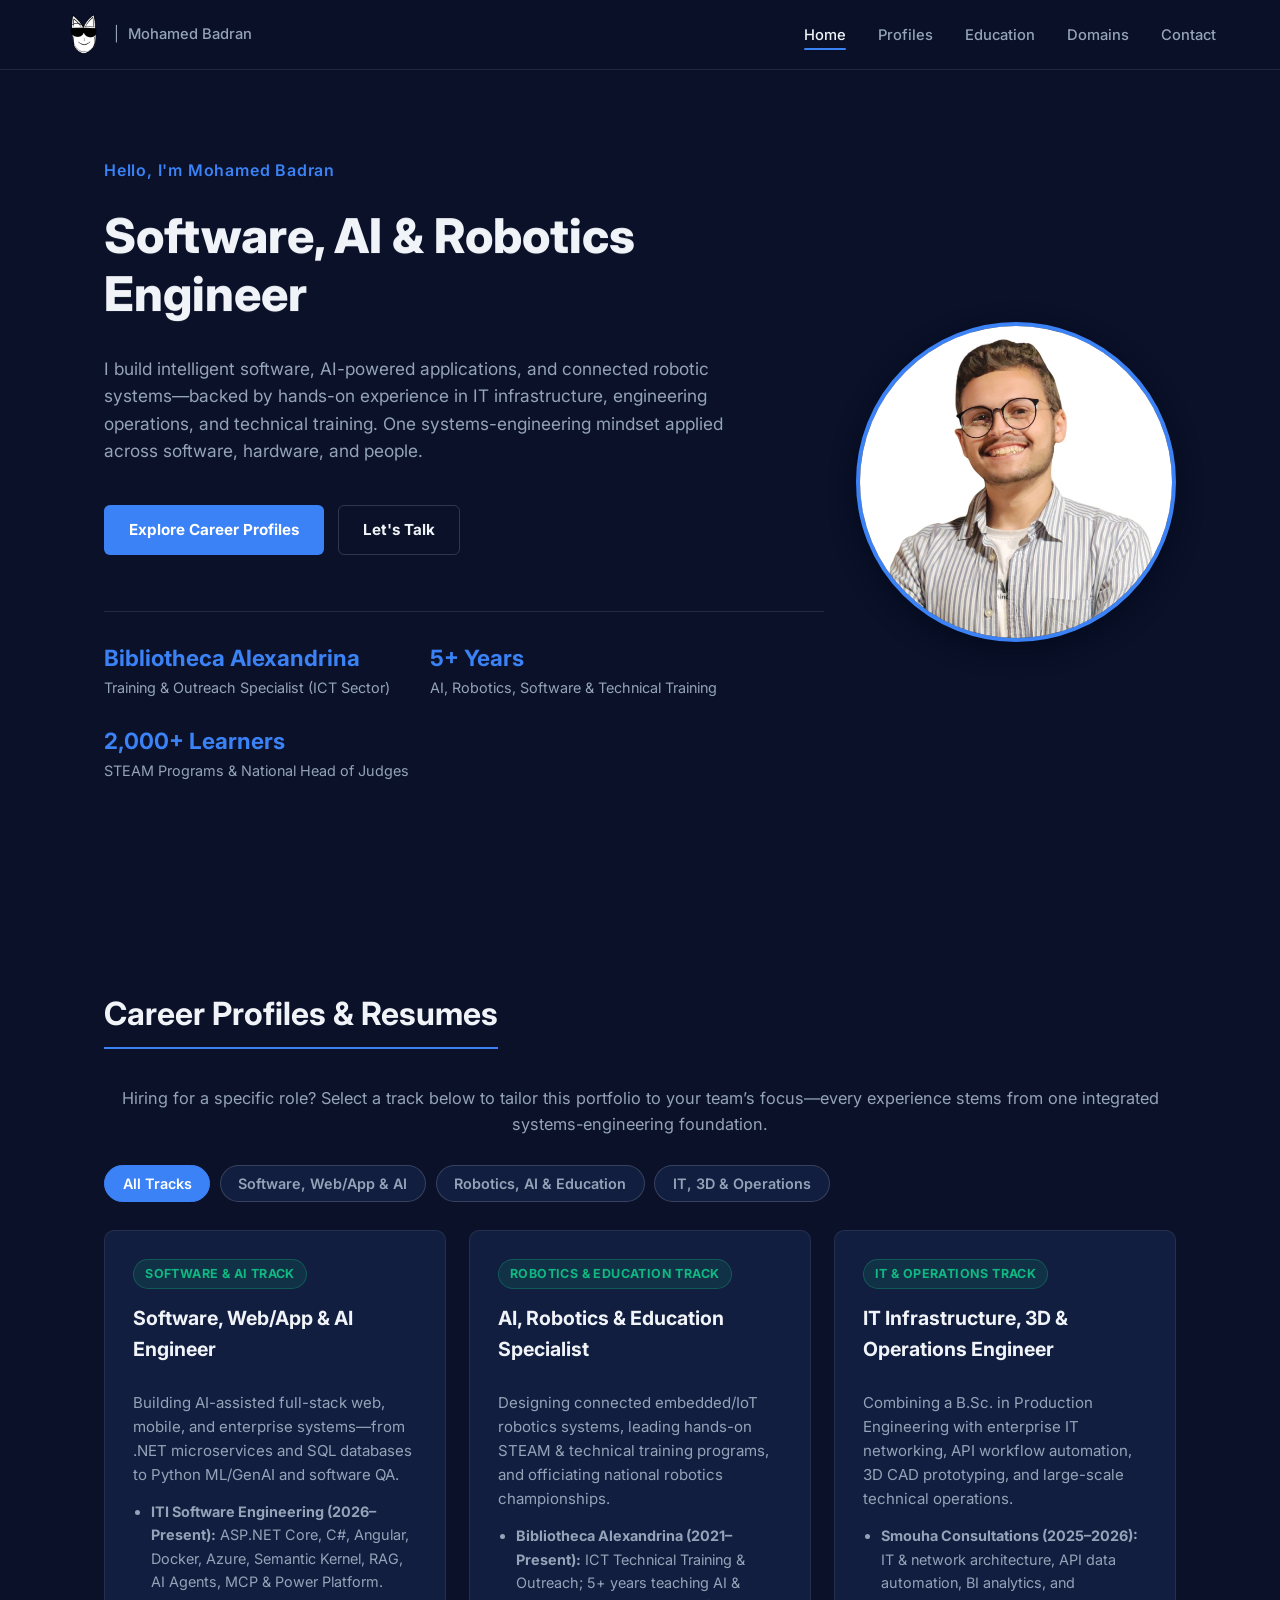
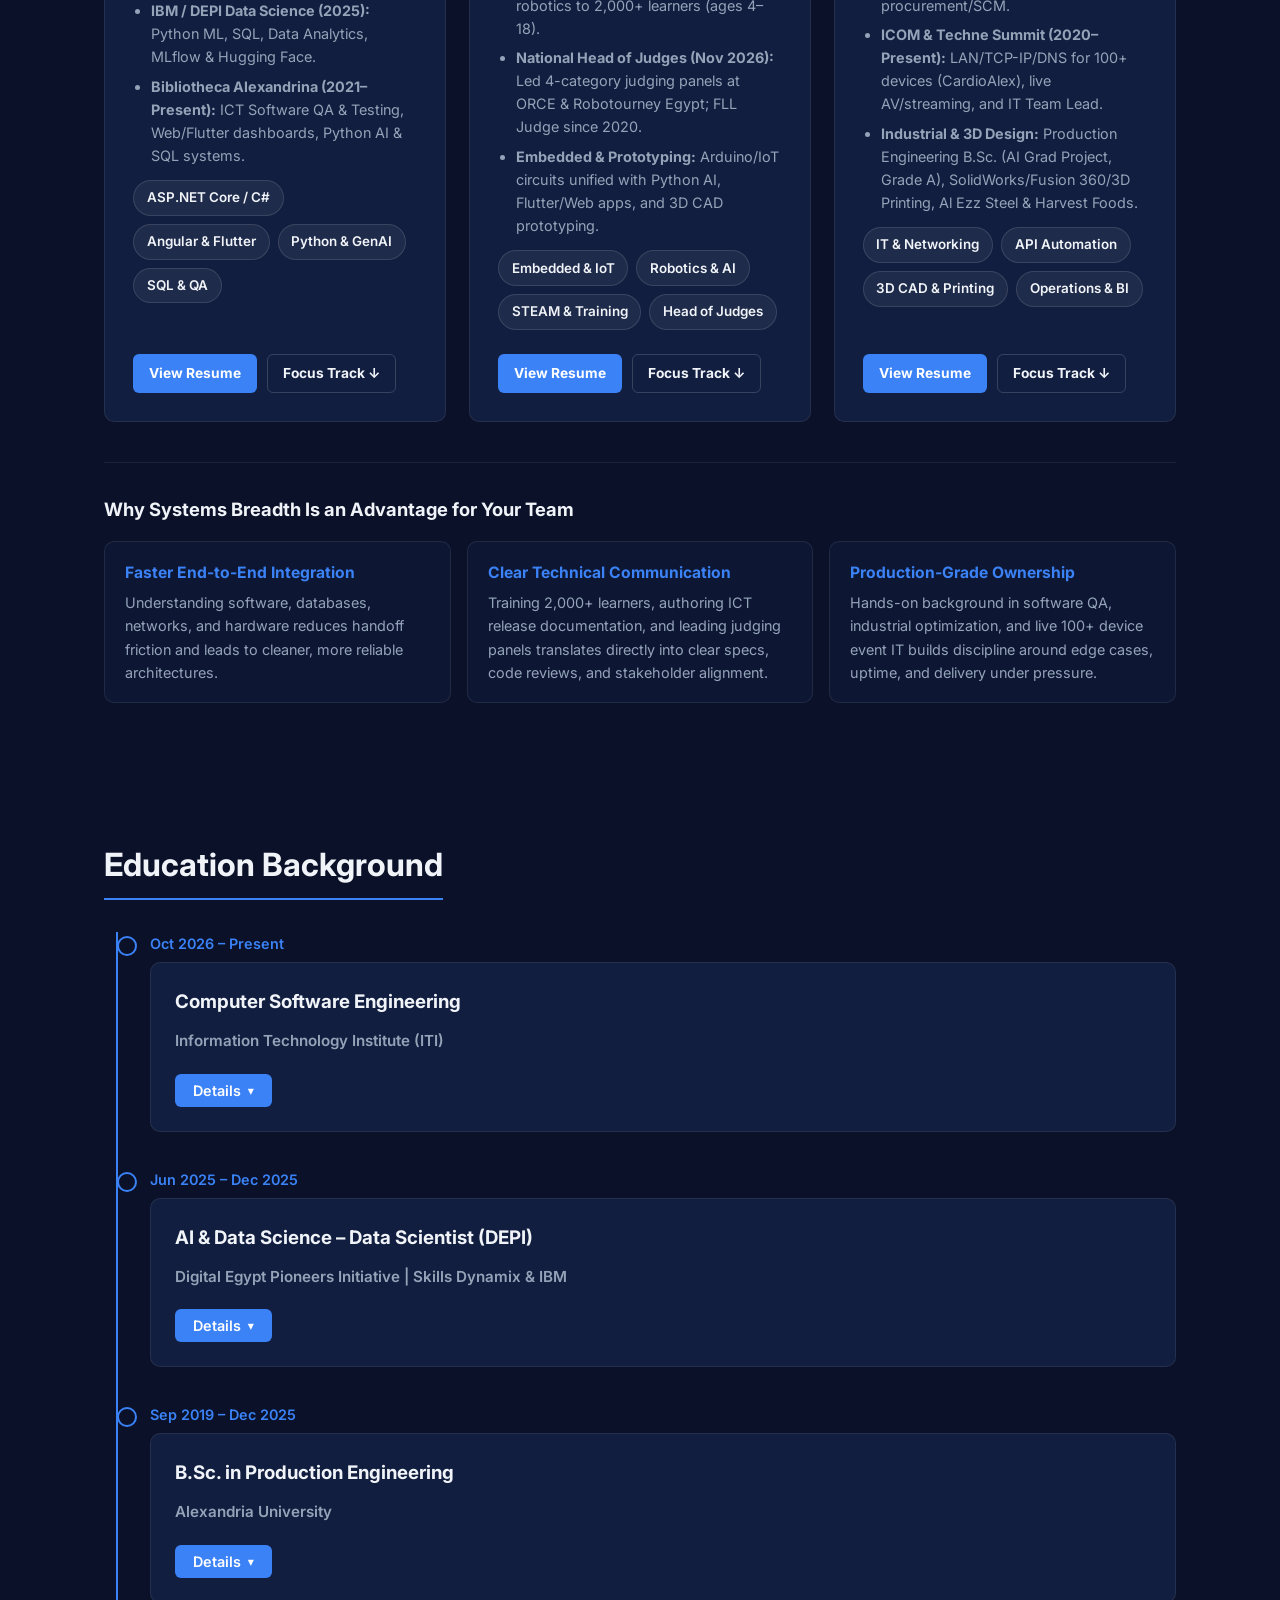
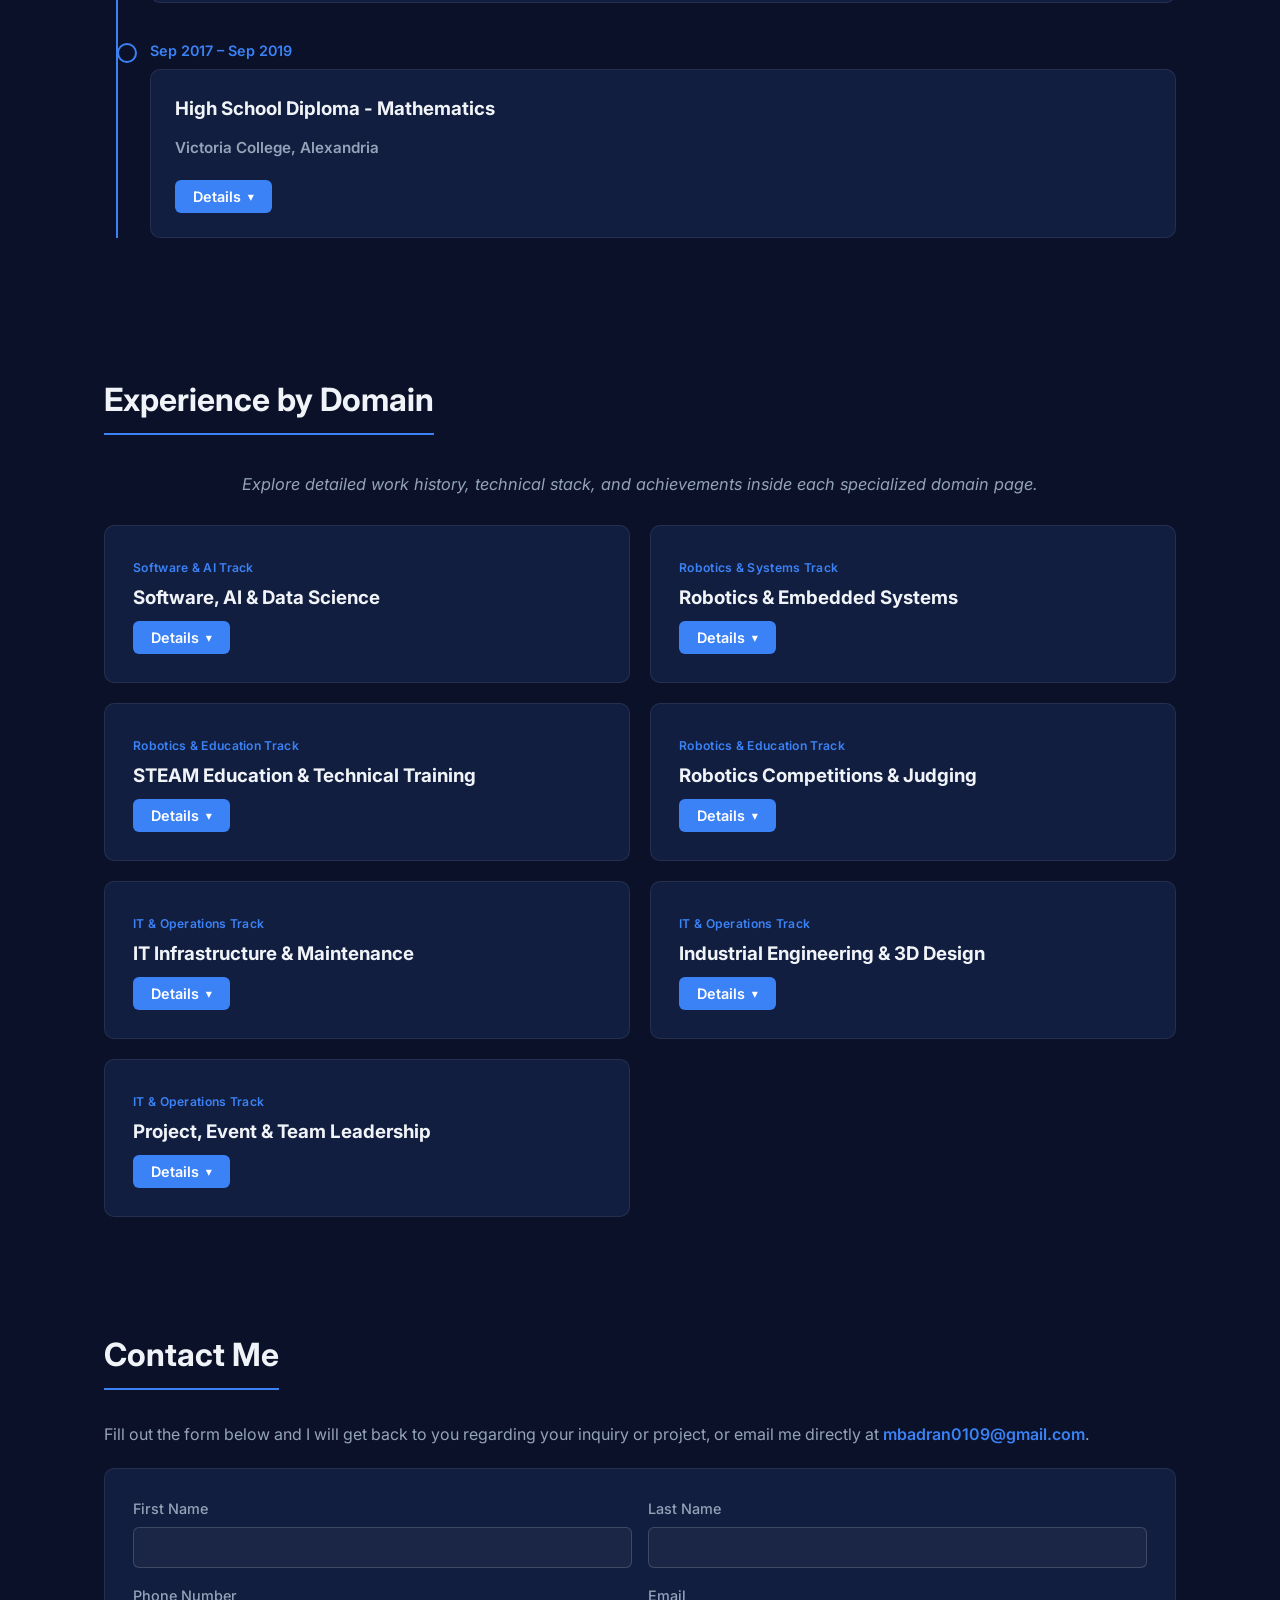
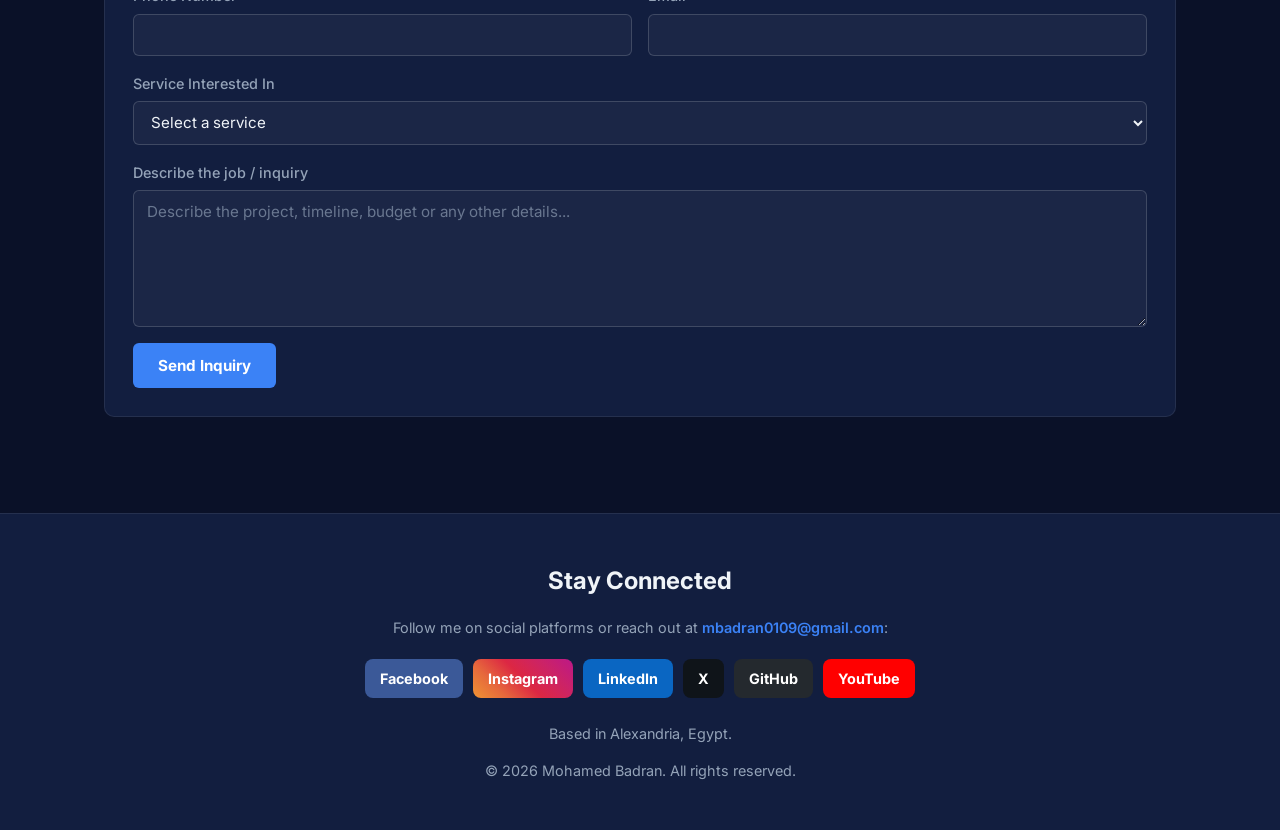
==== commit 4dc9331c: "Refactor portfolio architecture, add career track switcher, and update experience & education" ====
--- a/index.html
+++ b/index.html
@@ -1,310 +1,370 @@
 <!DOCTYPE html>
 <!--
     index.html - Main landing page for Mohamed Badran.
-    Structure:
-        - Header navigation
-        - Hero section
-        - Resume links
-        - Education timeline
-        - Service cards
-        - Contact form
-        - Footer
-    Notes:
-        - Styling is centralized in styles.index.css.
-        - Shared interactions come from scripts.shared.js.
+    Supports role-focused views via ?track=software | ?track=robotics | ?track=operations.
+    Shared sections (nav, contact form, footer) are hydrated by scripts.shared.js.
 -->
 <html lang="en">
 <head>
     <meta charset="UTF-8">
     <meta name="viewport" content="width=device-width, initial-scale=1.0">
-    <title>Mohamed Badran | Multi-Disciplinary Engineer</title>
+    <title>Mohamed Badran | Software, AI &amp; Robotics Engineer</title>
+    <meta name="description" content="Mohamed Badran - Software, AI &amp; Robotics Engineer specializing in full-stack web/app development, AI systems, embedded robotics, technical training, 3D design, and IT infrastructure.">
+    <meta property="og:title" content="Mohamed Badran | Software, AI &amp; Robotics Engineer">
+    <meta property="og:description" content="Building intelligent software, AI-powered applications, and connected robotic systems—backed by IT infrastructure, operations, and technical education.">
+    <meta property="og:image" content="https://mbadran0109.vercel.app/images/MBadran.jpg">
+    <meta property="og:url" content="https://mbadran0109.vercel.app/">
+    <meta property="og:type" content="website">
+    <meta name="twitter:card" content="summary_large_image">
+    <link rel="preconnect" href="https://fonts.googleapis.com">
+    <link rel="preconnect" href="https://fonts.gstatic.com" crossorigin>
+    <link href="https://fonts.googleapis.com/css2?family=Inter:wght@300;400;600;800&display=swap" rel="stylesheet">
     <link rel="stylesheet" href="styles.index.css">
     <link rel="icon" href="images/MBLogo.png" type="image/png">
-    <meta name="description" content="Mohamed Badran - Industrial Engineer, Software & Robotics. Services: engineering, IT, AI, education.">
 </head>
-<body>
-
-    <!-- ================= HEADER NAVIGATION ================= -->
-    <nav>
-        <div class="logo">
-            <a href="#home"><img src="images/MBLogo.png" alt="logo" class="logo-img"></a>
-            <a href="#home" class="logo-name">Mohamed Badran</a>
-        </div>
-        <div class="menu-toggle" aria-label="Toggle navigation">☰</div>
-        <ul>
-            <li><a href="#home">Home</a></li>
-            <li><a href="#resumes">Resumes</a></li>
-            <li><a href="#education">Education</a></li>
-            <li><a href="#services">Services</a></li>
-            <li><a href="#contact">Contact</a></li>
-        </ul>
-    </nav>
-
-    <!-- ================= HERO SECTION ================= -->
-    <section id="home">
-        <div class="hero-content">
-            <div class="hero-subtitle animate-fade-up" data-animate-delay="0.08s">Hello, I'm Mohamed Badran</div>
-            <h1 class="hero-title animate-fade-up float" data-animate-delay="0.16s">Multi-Disciplinary Engineer</h1>
-            <p class="hero-desc animate-fade-up" data-animate-delay="0.28s">Bridging the gap between physical operations, intelligent software, and human potential. Specialized in Industrial Engineering, AI, Full-Stack Development, Robotics, and 3D Design. I lead impactful events and teams, while shaping the next generation through hands-on STEAM curricula, comprehensive training programs, and creative branding.</p>
-            <div><a href="#contact" class="btn animate-fade-up" data-animate-delay="0.42s">Let's Talk</a></div>
-
-            <div class="stats-container">
-                <div class="stat-item">
-                    <h3>Alexandria, EG</h3>
-                    <p>Location Base</p>
-                </div>
-                <div class="stat-item">
-                    <h3>Bibliotheca Alexandrina</h3>
-                    <p>AI & Robotics Engineer | Education Specialist</p>
-                </div>
-            </div>
-        </div>
-
-        <div class="hero-media">
-            <img src="images/MBadran.jpg" alt="Mohamed Badran" class="hero-image">
-        </div>
-    </section>
-
-    <!-- ================= RESUMES SECTION ================= -->
-    <section id="resumes">
-        <h2 class="section-title">Resumes</h2>
-        <div class="resume-buttons">
-            <a href="https://drive.google.com/file/d/1jWHtAF-brnC7wOm7s_vVhe2MUmtQr2c0/view?usp=drive_link" target="_blank" rel="noopener" class="btn" style="flex: 1 1 0; min-width: 250px; text-align: center;">Industrial | IT & Operations Engineer</a>
-            <a href="https://drive.google.com/file/d/1t12hskpWAZO644ZrDuYyNncWuV1peApF/view?usp=drive_link" target="_blank" rel="noopener" class="btn" style="flex: 1 1 0; min-width: 250px; text-align: center;">AI Robotics Engineer | Education Specialist</a>
-            <a href="https://drive.google.com/file/d/1RI8bk0SCgW6aUbrCLGqQjvOesPfrGL54/view?usp=drive_link" target="_blank" rel="noopener" class="btn" style="flex: 1 1 0; min-width: 250px; text-align: center;">Software Developer | AI & Data Scientist</a>
-        </div>
-    </section>
-
-    <!-- ================= EDUCATION SECTION ================= -->
-    <section id="education">
-        <h2 class="section-title">Education Background</h2>
-        <div class="timeline">
-            <div class="timeline-item animate-fade-up">
-                <div class="timeline-date">Jun 2025 - Dec 2025</div>
-                <div class="card timeline-card" style="padding: 1.5rem;">
-                    <h3 style="margin-bottom: 0.2rem;">Data Science Specialization (DEPI)</h3>
-                    <p style="color:var(--accent); font-weight:600; margin-bottom: 0;">Skills Dynamix & IBM</p>
-                    <div class="timeline-controls">
-                        <button class="toggle-btn" aria-expanded="false">Details</button>
-                    </div>
-                    <div class="timeline-body">
-                        <p style="margin-bottom: 0.5rem;"><strong>Digital Egypt Pioneers Initiative:</strong> Intensive program focused on AI and Data Science.</p>
-                        <p style="margin-bottom: 0.5rem;"><strong>Graduation Project:</strong> Employee Attrition, Prediction, and Analysis.</p>
-                        <p style="margin-bottom: 0;"><strong>Core Focus:</strong> Predictive modeling, statistical analysis, and Python-based data solutions.</p>
-                    </div>
-                </div>
-            </div>
-
-            <div class="timeline-item animate-fade-up" data-animate-delay="0.1s">
-                <div class="timeline-date">Sep 2019 - Dec 2025</div>
-                <div class="card timeline-card" style="padding: 1.5rem;">
-                    <h3 style="margin-bottom: 0.2rem;">B.Sc. in Production Engineering</h3>
-                    <p style="color:var(--accent); font-weight:600; margin-bottom: 0;">Alexandria University</p>
-                    <div class="timeline-controls">
-                        <button class="toggle-btn" aria-expanded="false">Details</button>
-                    </div>
-                    <div class="timeline-body">
-                        <p style="margin-bottom: 0.5rem;"><strong>Graduation Project:</strong> Artificial Intelligence Models in Industrial Aspects, Grade: A</p>
-                        <p style="margin-bottom: 0;"><strong>Cumulative GPA:</strong> 2.71 (B-)</p>
-                    </div>
-                </div>
-            </div>
-
-            <div class="timeline-item animate-fade-up" data-animate-delay="0.2s">
-                <div class="timeline-date">Sep 2017 - Sep 2019</div>
-                <div class="card timeline-card" style="padding: 1.5rem;">
-                    <h3 style="margin-bottom: 0.2rem;">High School Diploma - Mathematics</h3>
-                    <p style="color:var(--accent); font-weight:600; margin-bottom: 0;">Victoria College, Alexandria</p>
-                    <div class="timeline-controls">
-                        <button class="toggle-btn" aria-expanded="false">Details</button>
-                    </div>
-                    <div class="timeline-body">
-                        <p style="margin-bottom: 0.5rem;"><strong>Mathematical Science Division</strong></p>
-                        <p style="margin-bottom: 0;"><strong>Grade:</strong> 94.4% (387/410)</p>
-                    </div>
-                </div>
-            </div>
-        </div>
-    </section>
-
-    <!-- ================= SERVICES SECTION ================= -->
-    <section id="services">
-        <h2 class="section-title">Services</h2>
-        <p class="section-intro animate-fade-up">
-            <em>You will find related projects and detailed experience inside each individual service page.</em>
-        </p>
-        <div class="services-grid">
-            <div class="service-card card" data-slug="industrial-3d">
-                <h3>Industrial Engineering &amp; 3D Design</h3>
-                <div class="service-controls">
-                    <button class="toggle-btn" aria-expanded="false">Details</button>
-                </div>
-                <div class="service-body">
-                    <p>I combine industrial engineering with 3D design to optimize operations and bring physical ideas into reality through efficient planning, prototyping, and smart manufacturing workflows.</p>
-                    <div class="tag-container"><span class="skill-tag">Process Optimization</span><span class="skill-tag">Supply Chain</span><span class="skill-tag">3D Design</span></div>
-                    <button class="more-btn" data-href="services/industrial-3d/index.html">View Experience</button>
-                </div>
-            </div>
-
-            <div class="service-card card" data-slug="it-infrastructure">
-                <h3>IT Infrastructure & Maintenance</h3>
-                <div class="service-controls">
-                    <button class="toggle-btn" aria-expanded="false">Details</button>
-                </div>
-                <div class="service-body">
-                    <p>I set up and manage hardware networks, provide routine technical maintenance, and troubleshoot systems so that everything stays reliable day in and day out.</p>
-                    <div class="tag-container"><span class="skill-tag">Network Admin</span><span class="skill-tag">Hardware Setup</span><span class="skill-tag">Maintenance</span></div>
-                    <button class="more-btn" data-href="services/it-infrastructure/index.html">View Experience</button>
-                </div>
-            </div>
-
-            <div class="service-card card" data-slug="project-leadership">
-                <h3>Project, Event & Team Leadership</h3>
-                <div class="service-controls">
-                    <button class="toggle-btn" aria-expanded="false">Details</button>
-                </div>
-                <div class="service-body">
-                    <p>I turn big ideas into highly organized realities. From leading operations for massive events to managing cross-functional teams and volunteers, I handle human resources, task distribution, and team building. As a Learning and Development specialist and trainer, I also design and deliver complete TOT (Training of Trainers) and soft skills programs, creating all the content and interactive activities to help teams grow and succeed.</p>
-                    <div class="tag-container"><span class="skill-tag">Project Management</span><span class="skill-tag">Team Leadership</span><span class="skill-tag">Event Operations</span></div>
-                    <button class="more-btn" data-href="services/project-leadership/index.html">View Experience</button>
-                </div>
-            </div>
-
-            <div class="service-card card" data-slug="software-ai">
-                <h3>Software, AI &amp; Data Science</h3>
-                <div class="service-controls">
-                    <button class="toggle-btn" aria-expanded="false">Details</button>
-                </div>
-                <div class="service-body">
-                    <p>I build modern digital solutions and intelligent systems using software development, AI, and data science to turn complex problems into practical products and insights.</p>
-                    <div class="tag-container"><span class="skill-tag">Full-Stack</span><span class="skill-tag">AI</span><span class="skill-tag">Data Science</span></div>
-                    <button class="more-btn" data-href="services/software-ai/index.html">View Experience</button>
-                </div>
-            </div>
-
-            <div class="service-card card" data-slug="robotics-embedded">
-                <h3>Robotics & Embedded Systems</h3>
-                <div class="service-controls">
-                    <button class="toggle-btn" aria-expanded="false">Details</button>
-                </div>
-                <div class="service-body">
-                    <p>I design and build physical technology. From wiring electronics and building circuits to programming embedded systems, I take complex hardware concepts and turn them into fully working robots and smart devices.</p>
-                    <div class="tag-container"><span class="skill-tag">Embedded Systems</span><span class="skill-tag">Electronics</span><span class="skill-tag">Firmware</span></div>
-                    <button class="more-btn" data-href="services/robotics-embedded/index.html">View Experience</button>
-                </div>
-            </div>
-
-            <div class="service-card card" data-slug="competitions-judging">
-                <h3>Robotics Competitions & Judging</h3>
-                <div class="service-controls">
-                    <button class="toggle-btn" aria-expanded="false">Details</button>
-                </div>
-                <div class="service-body">
-                    <p>I have been deeply involved in the robotics competition field for almost 7 years. I handle the operational side of managing and organizing robotics events, and I actively serve as a technical judge and reviewer-evaluating robot designs, code, and team strategies at major national and international competitions.</p>
-                    <div class="tag-container"><span class="skill-tag">Competition Ops</span><span class="skill-tag">Technical Judging</span><span class="skill-tag">Strategy</span></div>
-                    <button class="more-btn" data-href="services/competitions-judging/index.html">View Experience</button>
-                </div>
-            </div>
-
-            <div class="service-card card" data-slug="steam-education">
-                <h3>STEAM Education & Coaching</h3>
-                <div class="service-controls">
-                    <button class="toggle-btn" aria-expanded="false">Details</button>
-                </div>
-                <div class="service-body">
-                    <p>I help shape the next generation of engineers. I design hands-on curricula, manage learning platforms, and directly coach youth teams to give them a strong foundation in science, technology, engineering, arts, and mathematics.</p>
-                    <div class="tag-container"><span class="skill-tag">Curriculum Design</span><span class="skill-tag">Coaching</span><span class="skill-tag">Learning Platforms</span></div>
-                    <button class="more-btn" data-href="services/steam-education/index.html">View Experience</button>
-                </div>
-            </div>
-
-            <div class="service-card card" data-slug="creative-design">
-                <h3>Creative Design & Branding</h3>
-                <div class="service-controls">
-                    <button class="toggle-btn" aria-expanded="false">Details</button>
-                </div>
-                <div class="service-body">
-                    <p>I make sure great projects look amazing. I handle the visual and business side of technology by editing videos, designing graphics, and building marketing strategies that help brands and products truly stand out.</p>
-                    <div class="tag-container"><span class="skill-tag">Video Editing</span><span class="skill-tag">Graphic Design</span><span class="skill-tag">Branding</span></div>
-                    <button class="more-btn" data-href="services/creative-design/index.html">View Experience</button>
-                </div>
-            </div>
-        </div>
-    </section>
-
-        <!-- ================= CONTACT FORM ================= -->
-        <section id="contact" class="contact-section">
-            <h2 class="section-title">Contact Me</h2>
-            <p class="contact-copy">Fill out the form and I will get back to you regarding your inquiry or project.</p>
-            <form id="contact-form" class="contact-form">
-                <div class="form-row">
-                    <div class="form-field">
-                        <label for="firstName">First Name</label>
-                        <input type="text" id="firstName" name="firstName" required>
-                    </div>
-                    <div class="form-field">
-                        <label for="lastName">Last Name</label>
-                        <input type="text" id="lastName" name="lastName" required>
-                    </div>
-                </div>
-
-                <div class="form-row">
-                    <div class="form-field">
-                        <label for="phone">Phone Number</label>
-                        <input type="tel" id="phone" name="phone">
-                    </div>
-                    <div class="form-field">
-                        <label for="email">Email</label>
-                        <input type="email" id="email" name="email" required>
-                    </div>
-                </div>
-
-                <div class="form-row">
-                    <div class="form-field full">
-                        <label for="service">Service Interested In</label>
-                        <select id="service" name="service">
-                            <option value="">Select a service</option>
-                            <option>Industrial Engineering &amp; 3D Design</option>
-                            <option>IT Infrastructure & Maintenance</option>
-                            <option>Project, Event & Team Leadership</option>
-                            <option>Software, AI &amp; Data Science</option>
-                            <option>Robotics & Embedded Systems</option>
-                            <option>Robotics Competitions & Judging</option>
-                            <option>STEAM Education & Coaching</option>
-                            <option>Creative Design & Branding</option>
-                        </select>
-                    </div>
-                </div>
-
-                <div class="form-row">
-                    <div class="form-field full">
-                        <label for="message">Describe the job / inquiry</label>
-                        <textarea id="message" name="message" rows="6" placeholder="Describe the project, timeline, budget or any other details..." required></textarea>
-                    </div>
-                </div>
-
-                <div style="margin-top:1rem; display:flex; gap:0.75rem; align-items:center;">
-                    <button type="submit" class="btn submit-btn">Send Inquiry</button>
-                    <div id="contact-success" style="color:var(--accent); display:none;">Preparing email...</div>
-                </div>
-            </form>
+<body data-root="." data-page="home">
+
+    <!-- ================= HEADER NAVIGATION (SHARED) ================= -->
+    <header data-component="nav"></header>
+
+    <main>
+        <!-- ================= HERO SECTION ================= -->
+        <section id="home">
+            <div class="hero-content">
+                <div class="hero-subtitle animate-fade-up" data-animate-delay="0.06s">Hello, I'm Mohamed Badran</div>
+                <h1 class="hero-title animate-fade-up" data-animate-delay="0.12s">
+                    <span id="hero-role-title" class="hero-title-inner float">Software, AI &amp; Robotics Engineer</span>
+                </h1>
+                <p id="hero-role-desc" class="hero-desc animate-fade-up" data-animate-delay="0.18s">I build intelligent software, AI-powered applications, and connected robotic systems&mdash;backed by hands-on experience in IT infrastructure, engineering operations, and technical training. One systems-engineering mindset applied across software, hardware, and people.</p>
+                <div class="hero-actions animate-fade-up" data-animate-delay="0.22s">
+                    <a href="#resumes" class="btn">Explore Career Profiles</a>
+                    <a href="#contact" class="btn btn-outline">Let's Talk</a>
+                </div>
+
+                <div class="stats-container">
+                    <div class="stat-item">
+                        <h3>Bibliotheca Alexandrina</h3>
+                        <p>Training &amp; Outreach Specialist (ICT Sector)</p>
+                    </div>
+                    <div class="stat-item">
+                        <h3>5+ Years</h3>
+                        <p>AI, Robotics, Software &amp; Technical Training</p>
+                    </div>
+                    <div class="stat-item">
+                        <h3>2,000+ Learners</h3>
+                        <p>STEAM Programs &amp; National Head of Judges</p>
+                    </div>
+                </div>
+            </div>
+
+            <div class="hero-media">
+                <img src="images/MBadran.jpg" alt="Mohamed Badran" class="hero-image" width="320" height="320">
+            </div>
         </section>
 
-    <!-- ================= FOOTER ================= -->
-    <footer>
-        <h2 class="footer-title">Stay Connected</h2>
-        <p class="footer-copy">Follow me on social platforms:</p>
-        <div class="socials" style="margin-bottom:1.5rem;">
-            <a class="social-btn fb" href="https://facebook.com/mbadran0109" target="_blank" rel="noopener">Facebook</a>
-            <a class="social-btn ig" href="https://instagram.com/mbadran0109" target="_blank" rel="noopener">Instagram</a>
-            <a class="social-btn li" href="https://linkedin.com/in/mbadran0109" target="_blank" rel="noopener">LinkedIn</a>
-            <a class="social-btn x" href="https://x.com/mbadran0109" target="_blank" rel="noopener">X</a>
-            <a class="social-btn gh" href="https://github.com/mbadran0109" target="_blank" rel="noopener">GitHub</a>
-            <a class="social-btn yt" href="https://youtube.com/@mbadran0109" target="_blank" rel="noopener">YouTube</a>
-        </div>
-        <p class="footer-copy">Based in Alexandria, Egypt.</p>
-        <p class="footer-copy">(c) 2026 Mohamed Badran. All rights reserved.</p>
-    </footer>
+        <!-- ================= CAREER PROFILES & RESUMES SECTION ================= -->
+        <section id="resumes">
+            <h2 class="section-title">Career Profiles &amp; Resumes</h2>
+            <p class="section-intro animate-fade-up">
+                Hiring for a specific role? Select a track below to tailor this portfolio to your team&rsquo;s focus&mdash;every experience stems from one integrated systems-engineering foundation.
+            </p>
+
+            <div class="track-tabs" role="tablist" aria-label="Filter portfolio by career track">
+                <button type="button" class="track-tab active" role="tab" aria-selected="true" data-track="all">All Tracks</button>
+                <button type="button" class="track-tab" role="tab" aria-selected="false" data-track="software">Software, Web/App &amp; AI</button>
+                <button type="button" class="track-tab" role="tab" aria-selected="false" data-track="robotics">Robotics, AI &amp; Education</button>
+                <button type="button" class="track-tab" role="tab" aria-selected="false" data-track="operations">IT, 3D &amp; Operations</button>
+            </div>
+
+            <div class="profiles-grid">
+                <article class="card profile-card" data-track-card="software">
+                    <span class="profile-badge">Software &amp; AI Track</span>
+                    <h3>Software, Web/App &amp; AI Engineer</h3>
+                    <p class="profile-summary">Building AI-assisted full-stack web, mobile, and enterprise systems&mdash;from .NET microservices and SQL databases to Python ML/GenAI and software QA.</p>
+                    <ul class="profile-highlights">
+                        <li><strong>ITI Software Engineering (2026&ndash;Present):</strong> ASP.NET Core, C#, Angular, Docker, Azure, Semantic Kernel, RAG, AI Agents, MCP &amp; Power Platform.</li>
+                        <li><strong>IBM / DEPI Data Science (2025):</strong> Python ML, SQL, Data Analytics, MLflow &amp; Hugging Face.</li>
+                        <li><strong>Bibliotheca Alexandrina (2021&ndash;Present):</strong> ICT Software QA &amp; Testing, Web/Flutter dashboards, Python AI &amp; SQL systems.</li>
+                    </ul>
+                    <div class="tag-container">
+                        <span class="skill-tag">ASP.NET Core / C#</span>
+                        <span class="skill-tag">Angular &amp; Flutter</span>
+                        <span class="skill-tag">Python &amp; GenAI</span>
+                        <span class="skill-tag">SQL &amp; QA</span>
+                    </div>
+                    <div class="profile-actions">
+                        <a href="https://drive.google.com/file/d/1RI8bk0SCgW6aUbrCLGqQjvOesPfrGL54/view?usp=drive_link" target="_blank" rel="noopener noreferrer" class="btn btn-sm">View Resume</a>
+                        <button type="button" class="btn btn-outline btn-sm" data-select-track="software">Focus Track &darr;</button>
+                    </div>
+                </article>
+
+                <article class="card profile-card" data-track-card="robotics">
+                    <span class="profile-badge">Robotics &amp; Education Track</span>
+                    <h3>AI, Robotics &amp; Education Specialist</h3>
+                    <p class="profile-summary">Designing connected embedded/IoT robotics systems, leading hands-on STEAM &amp; technical training programs, and officiating national robotics championships.</p>
+                    <ul class="profile-highlights">
+                        <li><strong>Bibliotheca Alexandrina (2021&ndash;Present):</strong> ICT Technical Training &amp; Outreach; 5+ years teaching AI &amp; robotics to 2,000+ learners (ages 4&ndash;18).</li>
+                        <li><strong>National Head of Judges (Nov 2026):</strong> Led 4-category judging panels at ORCE &amp; Robotourney Egypt; FLL Judge since 2020.</li>
+                        <li><strong>Embedded &amp; Prototyping:</strong> Arduino/IoT circuits unified with Python AI, Flutter/Web apps, and 3D CAD prototyping.</li>
+                    </ul>
+                    <div class="tag-container">
+                        <span class="skill-tag">Embedded &amp; IoT</span>
+                        <span class="skill-tag">Robotics &amp; AI</span>
+                        <span class="skill-tag">STEAM &amp; Training</span>
+                        <span class="skill-tag">Head of Judges</span>
+                    </div>
+                    <div class="profile-actions">
+                        <a href="https://drive.google.com/file/d/1t12hskpWAZO644ZrDuYyNncWuV1peApF/view?usp=drive_link" target="_blank" rel="noopener noreferrer" class="btn btn-sm">View Resume</a>
+                        <button type="button" class="btn btn-outline btn-sm" data-select-track="robotics">Focus Track &darr;</button>
+                    </div>
+                </article>
+
+                <article class="card profile-card" data-track-card="operations">
+                    <span class="profile-badge">IT &amp; Operations Track</span>
+                    <h3>IT Infrastructure, 3D &amp; Operations Engineer</h3>
+                    <p class="profile-summary">Combining a B.Sc. in Production Engineering with enterprise IT networking, API workflow automation, 3D CAD prototyping, and large-scale technical operations.</p>
+                    <ul class="profile-highlights">
+                        <li><strong>Smouha Consultations (2025&ndash;2026):</strong> IT &amp; network architecture, API data automation, BI analytics, and procurement/SCM.</li>
+                        <li><strong>ICOM &amp; Techne Summit (2020&ndash;Present):</strong> LAN/TCP-IP/DNS for 100+ devices (CardioAlex), live AV/streaming, and IT Team Lead.</li>
+                        <li><strong>Industrial &amp; 3D Design:</strong> Production Engineering B.Sc. (AI Grad Project, Grade A), SolidWorks/Fusion 360/3D Printing, Al Ezz Steel &amp; Harvest Foods.</li>
+                    </ul>
+                    <div class="tag-container">
+                        <span class="skill-tag">IT &amp; Networking</span>
+                        <span class="skill-tag">API Automation</span>
+                        <span class="skill-tag">3D CAD &amp; Printing</span>
+                        <span class="skill-tag">Operations &amp; BI</span>
+                    </div>
+                    <div class="profile-actions">
+                        <a href="https://drive.google.com/file/d/1jWHtAF-brnC7wOm7s_vVhe2MUmtQr2c0/view?usp=drive_link" target="_blank" rel="noopener noreferrer" class="btn btn-sm">View Resume</a>
+                        <button type="button" class="btn btn-outline btn-sm" data-select-track="operations">Focus Track &darr;</button>
+                    </div>
+                </article>
+            </div>
+
+            <div class="strengths-strip animate-fade-up">
+                <h3 class="strengths-heading">Why Systems Breadth Is an Advantage for Your Team</h3>
+                <div class="strengths-grid">
+                    <div class="strength-item">
+                        <h4>Faster End-to-End Integration</h4>
+                        <p>Understanding software, databases, networks, and hardware reduces handoff friction and leads to cleaner, more reliable architectures.</p>
+                    </div>
+                    <div class="strength-item">
+                        <h4>Clear Technical Communication</h4>
+                        <p>Training 2,000+ learners, authoring ICT release documentation, and leading judging panels translates directly into clear specs, code reviews, and stakeholder alignment.</p>
+                    </div>
+                    <div class="strength-item">
+                        <h4>Production-Grade Ownership</h4>
+                        <p>Hands-on background in software QA, industrial optimization, and live 100+ device event IT builds discipline around edge cases, uptime, and delivery under pressure.</p>
+                    </div>
+                </div>
+            </div>
+        </section>
+
+        <!-- ================= EDUCATION SECTION ================= -->
+        <section id="education">
+            <h2 class="section-title">Education Background</h2>
+            <div class="timeline">
+                <div class="timeline-item animate-fade-up">
+                    <div class="timeline-date">Oct 2026 &ndash; Present</div>
+                    <div class="card timeline-card">
+                        <h3 class="timeline-role">Computer Software Engineering</h3>
+                        <p class="timeline-org">Information Technology Institute (ITI)</p>
+                        <div class="timeline-controls">
+                            <button type="button" class="toggle-btn" aria-expanded="false">Details</button>
+                        </div>
+                        <div class="timeline-body">
+                            <p>Intensive training focused on building AI-assisted enterprise systems on the Microsoft ecosystem:</p>
+                            <ul class="timeline-list">
+                                <li><strong>Backend &amp; Microservices:</strong> ASP.NET Core, C#, C++, Web APIs, gRPC, Entity Framework Core, SQL Server, applying SOLID principles, DDD, Event-Driven Architecture, and TDD.</li>
+                                <li><strong>Frontend &amp; Cloud Deployment:</strong> Full-stack integration using Angular, Docker containerization, and Azure cloud infrastructure.</li>
+                                <li><strong>Native Generative AI:</strong> Enterprise AI feature integration using Semantic Kernel, RAG, AI Agents, Model Context Protocol (MCP), and n8n automation.</li>
+                                <li><strong>Microsoft Power Platform:</strong> Dynamics 365 CRM customization and Power BI enterprise intelligence.</li>
+                            </ul>
+                            <p>Targeting roles in .NET Full-Stack Development, Web API/Microservices, and Power Platform/AI Application Integration.</p>
+                        </div>
+                    </div>
+                </div>
+
+                <div class="timeline-item animate-fade-up" data-animate-delay="0.08s">
+                    <div class="timeline-date">Jun 2025 &ndash; Dec 2025</div>
+                    <div class="card timeline-card">
+                        <h3 class="timeline-role">AI &amp; Data Science &ndash; Data Scientist (DEPI)</h3>
+                        <p class="timeline-org">Digital Egypt Pioneers Initiative | Skills Dynamix &amp; IBM</p>
+                        <div class="timeline-controls">
+                            <button type="button" class="toggle-btn" aria-expanded="false">Details</button>
+                        </div>
+                        <div class="timeline-body">
+                            <p>Designed by IBM, this specialization equips data scientists with the skills and tools to help businesses derive value from their data&mdash;mining data for drivers of past and future performance, opportunities for new revenue, methods to increase efficiency, ways to improve the customer experience, and other critical business insights.</p>
+                            <p><strong>Graduation Project:</strong> Employee Attrition, Prediction, and Analysis.</p>
+                            <p class="timeline-subhead">Courses</p>
+                            <ul class="timeline-list">
+                                <li>Prompt Engineering</li>
+                                <li>What is Data Science?</li>
+                                <li>Tools for Data Science</li>
+                                <li>Data Science Methodology</li>
+                                <li>Python for Data Science, AI &amp; Development</li>
+                                <li>Python Project for Data Science</li>
+                                <li>Databases and SQL for Data Science with Python</li>
+                                <li>Data Analysis with Python</li>
+                                <li>Data Visualization with Python</li>
+                                <li>Machine Learning with Python</li>
+                                <li>MLOps Tools, MLflow and Hugging Face</li>
+                                <li>Capstone Project</li>
+                            </ul>
+                        </div>
+                    </div>
+                </div>
+
+                <div class="timeline-item animate-fade-up" data-animate-delay="0.14s">
+                    <div class="timeline-date">Sep 2019 &ndash; Dec 2025</div>
+                    <div class="card timeline-card">
+                        <h3 class="timeline-role">B.Sc. in Production Engineering</h3>
+                        <p class="timeline-org">Alexandria University</p>
+                        <div class="timeline-controls">
+                            <button type="button" class="toggle-btn" aria-expanded="false">Details</button>
+                        </div>
+                        <div class="timeline-body">
+                            <p><strong>Cumulative GPA:</strong> 2.71 (B-)</p>
+                            <p class="timeline-subhead">Graduation Project: Artificial Intelligence Models in Industrial Aspects (Grade: A)</p>
+                            <p>Engineered machine learning and optimization models to automate decision-making across three critical manufacturing and lifecycle domains:</p>
+                            <ul class="timeline-list">
+                                <li><strong>Cost Estimation:</strong> Developed predictive regression models to forecast production and material costs accurately, minimizing budgetary variance during early design stages.</li>
+                                <li><strong>Product Development &amp; Lifecycle Management:</strong> Applied AI frameworks to accelerate iterative design validation and streamline end-to-end product lifecycle workflows.</li>
+                                <li><strong>Maintenance Planning:</strong> Implemented predictive maintenance algorithms to evaluate equipment degradation, optimize downtime schedules, and prevent unscheduled operational failures.</li>
+                            </ul>
+                        </div>
+                    </div>
+                </div>
+
+                <div class="timeline-item animate-fade-up" data-animate-delay="0.18s">
+                    <div class="timeline-date">Sep 2017 &ndash; Sep 2019</div>
+                    <div class="card timeline-card">
+                        <h3 class="timeline-role">High School Diploma - Mathematics</h3>
+                        <p class="timeline-org">Victoria College, Alexandria</p>
+                        <div class="timeline-controls">
+                            <button type="button" class="toggle-btn" aria-expanded="false">Details</button>
+                        </div>
+                        <div class="timeline-body">
+                            <p><strong>Mathematical Science Division</strong></p>
+                            <p><strong>Grade:</strong> 94.4% (387/410)</p>
+                        </div>
+                    </div>
+                </div>
+            </div>
+        </section>
+
+        <!-- ================= EXPERIENCE BY DOMAIN SECTION ================= -->
+        <section id="services">
+            <h2 class="section-title">Experience by Domain</h2>
+            <p class="section-intro animate-fade-up">
+                <em>Explore detailed work history, technical stack, and achievements inside each specialized domain page.</em>
+            </p>
+
+            <div id="domain-filter-bar" class="domain-filter-bar" hidden>
+                <span>Filtered for: <strong id="domain-filter-label">All Tracks</strong></span>
+                <button type="button" id="domain-filter-reset" class="btn btn-outline btn-sm">Show All 7 Domains</button>
+            </div>
+
+            <div class="services-grid">
+                <div class="service-card card" data-slug="software-ai" data-tracks="software robotics">
+                    <span class="domain-track-label">Software &amp; AI Track</span>
+                    <h3>Software, AI &amp; Data Science</h3>
+                    <div class="service-controls">
+                        <button type="button" class="toggle-btn" aria-expanded="false">Details</button>
+                    </div>
+                    <div class="service-body">
+                        <p>Full-stack web and mobile apps, .NET &amp; Python backends, Generative AI/ML systems, SQL databases, and software QA testing.</p>
+                        <div class="tag-container"><span class="skill-tag">Full-Stack</span><span class="skill-tag">AI &amp; Data Science</span><span class="skill-tag">QA &amp; Testing</span></div>
+                        <a class="more-btn" href="services/software-ai/index.html">View Experience &rarr;</a>
+                    </div>
+                </div>
+
+                <div class="service-card card" data-slug="robotics-embedded" data-tracks="robotics software">
+                    <span class="domain-track-label">Robotics &amp; Systems Track</span>
+                    <h3>Robotics &amp; Embedded Systems</h3>
+                    <div class="service-controls">
+                        <button type="button" class="toggle-btn" aria-expanded="false">Details</button>
+                    </div>
+                    <div class="service-body">
+                        <p>Arduino &amp; embedded circuits unified with Python AI autonomy and Web/Flutter IoT control dashboards for real-world robotic systems.</p>
+                        <div class="tag-container"><span class="skill-tag">Embedded &amp; IoT</span><span class="skill-tag">Electronics</span><span class="skill-tag">Mechatronics</span></div>
+                        <a class="more-btn" href="services/robotics-embedded/index.html">View Experience &rarr;</a>
+                    </div>
+                </div>
+
+                <div class="service-card card" data-slug="steam-education" data-tracks="robotics">
+                    <span class="domain-track-label">Robotics &amp; Education Track</span>
+                    <h3>STEAM Education &amp; Technical Training</h3>
+                    <div class="service-controls">
+                        <button type="button" class="toggle-btn" aria-expanded="false">Details</button>
+                    </div>
+                    <div class="service-body">
+                        <p>ICT staff training &amp; capacity building, hands-on robotics and programming curricula for 2,000+ learners (ages 4&ndash;18), and competitive youth team coaching.</p>
+                        <div class="tag-container"><span class="skill-tag">Technical Training</span><span class="skill-tag">Curriculum Design</span><span class="skill-tag">Coaching</span></div>
+                        <a class="more-btn" href="services/steam-education/index.html">View Experience &rarr;</a>
+                    </div>
+                </div>
+
+                <div class="service-card card" data-slug="competitions-judging" data-tracks="robotics">
+                    <span class="domain-track-label">Robotics &amp; Education Track</span>
+                    <h3>Robotics Competitions &amp; Judging</h3>
+                    <div class="service-controls">
+                        <button type="button" class="toggle-btn" aria-expanded="false">Details</button>
+                    </div>
+                    <div class="service-body">
+                        <p>Active since 2017 across national and international championships&mdash;serving as Head of Judges (ORCE, Robotourney Egypt), FLL Technical Judge, and award-winning coach.</p>
+                        <div class="tag-container"><span class="skill-tag">Head of Judges</span><span class="skill-tag">Technical Judging</span><span class="skill-tag">Competition Ops</span></div>
+                        <a class="more-btn" href="services/competitions-judging/index.html">View Experience &rarr;</a>
+                    </div>
+                </div>
+
+                <div class="service-card card" data-slug="it-infrastructure" data-tracks="operations software">
+                    <span class="domain-track-label">IT &amp; Operations Track</span>
+                    <h3>IT Infrastructure &amp; Maintenance</h3>
+                    <div class="service-controls">
+                        <button type="button" class="toggle-btn" aria-expanded="false">Details</button>
+                    </div>
+                    <div class="service-body">
+                        <p>LAN/TCP-IP/DNS network architecture for 100+ devices, API workflow automation, live AV/broadcasting systems, and real-time hardware troubleshooting.</p>
+                        <div class="tag-container"><span class="skill-tag">Network Admin</span><span class="skill-tag">API Automation</span><span class="skill-tag">Hardware &amp; AV</span></div>
+                        <a class="more-btn" href="services/it-infrastructure/index.html">View Experience &rarr;</a>
+                    </div>
+                </div>
+
+                <div class="service-card card" data-slug="industrial-3d" data-tracks="operations robotics">
+                    <span class="domain-track-label">IT &amp; Operations Track</span>
+                    <h3>Industrial Engineering &amp; 3D Design</h3>
+                    <div class="service-controls">
+                        <button type="button" class="toggle-btn" aria-expanded="false">Details</button>
+                    </div>
+                    <div class="service-body">
+                        <p>Process optimization, supply chain &amp; BI analytics, quality control, and rapid prototyping using SolidWorks, AutoCAD, Fusion 360, and 3D printing.</p>
+                        <div class="tag-container"><span class="skill-tag">Process Optimization</span><span class="skill-tag">SolidWorks / CAD</span><span class="skill-tag">3D Printing</span></div>
+                        <a class="more-btn" href="services/industrial-3d/index.html">View Experience &rarr;</a>
+                    </div>
+                </div>
+
+                <div class="service-card card" data-slug="project-leadership" data-tracks="operations">
+                    <span class="domain-track-label">IT &amp; Operations Track</span>
+                    <h3>Project, Event &amp; Team Leadership</h3>
+                    <div class="service-controls">
+                        <button type="button" class="toggle-btn" aria-expanded="false">Details</button>
+                    </div>
+                    <div class="service-body">
+                        <p>Leading ICT outreach events, national judging panels, cross-functional tech teams (Techne Summit IT Team Lead, ASME Egypt Rep), and TOT soft-skills training.</p>
+                        <div class="tag-container"><span class="skill-tag">Team Leadership</span><span class="skill-tag">Event Operations</span><span class="skill-tag">TOT Training</span></div>
+                        <a class="more-btn" href="services/project-leadership/index.html">View Experience &rarr;</a>
+                    </div>
+                </div>
+            </div>
+        </section>
+
+        <!-- ================= CONTACT FORM (SHARED) ================= -->
+        <section id="contact" class="contact-section" data-component="contact"></section>
+    </main>
+
+    <!-- ================= FOOTER (SHARED) ================= -->
+    <footer data-component="footer"></footer>
 
     <script src="scripts.shared.js" defer></script>
 </body>
--- a/styles.index.css
+++ b/styles.index.css
@@ -1,27 +1,36 @@
 /*
-		styles.index.css - Index page overrides and helpers
-
-		Purpose:
-			- Provide index-specific layout overrides and utilities
-			- Reuse the same color variables defined in the global stylesheet
-
-		Notes:
-			- Keep heavy layout rules here (hero, stats) while shared components remain in `styles.css`.
+    styles.index.css - Unified stylesheet for Mohamed Badran portfolio site
+
+    Structure:
+      1. Theme variables & base reset
+      2. Navigation & mobile drawer
+      3. Buttons, tags & layout utilities
+      4. Hero section
+      5. Cards & services grid
+      6. Service page shell & switcher
+      7. Timeline layout
+      8. Reusable components: Projects, Certifications, Media Gallery & Lightbox
+      9. Contact form
+     10. Footer & socials
+     11. Animations & reduced-motion support
 */
 
-@import url('https://fonts.googleapis.com/css2?family=Inter:wght@300;400;600;800&display=swap');
-
-/* Theme variables (shared across site) ------------------------------------- */
+/* ==========================================================================
+   1. Theme Variables & Base Reset
+   ========================================================================== */
 :root {
-		/* Theme variables: change these to update the site's color scheme */
-		--bg-dark: #0a1128;
-		--bg-card: #121e3f;
-		--text-primary: #f0f4f8;
-		--text-secondary: #94a3b8;
-		--accent: #3b82f6;
-		--accent-hover: #2563eb;
-		--accent-alt: #10b981;
-		--accent-alt-hover: #059669;
+    --bg-dark: #0a1128;
+    --bg-card: #121e3f;
+    --bg-elevated: #17264f;
+    --text-primary: #f0f4f8;
+    --text-secondary: #94a3b8;
+    --accent: #3b82f6;
+    --accent-hover: #2563eb;
+    --accent-alt: #10b981;
+    --accent-alt-hover: #059669;
+    --danger: #ef4444;
+    --border-subtle: rgba(255, 255, 255, 0.08);
+    --border-input: rgba(255, 255, 255, 0.16);
 }
 
 html {
@@ -29,232 +38,1389 @@
 }
 
 section[id] {
-    scroll-margin-top: 100px;
+    scroll-margin-top: 96px;
+}
+
+* {
+    margin: 0;
+    padding: 0;
+    box-sizing: border-box;
+    font-family: 'Inter', system-ui, -apple-system, BlinkMacSystemFont, 'Segoe UI', sans-serif;
+}
+
+body {
+    background-color: var(--bg-dark);
+    color: var(--text-primary);
+    line-height: 1.6;
+    overflow-x: clip;
+}
+
+:focus-visible {
+    outline: 2px solid var(--accent);
+    outline-offset: 2px;
+}
+
+.sr-only {
+    position: absolute;
+    width: 1px;
+    height: 1px;
+    padding: 0;
+    margin: -1px;
+    overflow: hidden;
+    clip: rect(0, 0, 0, 0);
+    white-space: nowrap;
+    border: 0;
+}
+
+section {
+    padding: 5.5rem 5% 3rem;
+    max-width: 1200px;
+    margin: auto;
+}
+
+.section-title {
+    font-size: 2rem;
+    margin-bottom: 2rem;
+    color: var(--text-primary);
+    border-bottom: 2px solid var(--accent);
+    display: inline-block;
+    padding-bottom: 0.5rem;
+}
+
+.section-title--spaced {
+    margin-top: 3rem;
 }
 
 /* ==========================================================================
-   Reset + Base Typography
+   2. Navigation & Mobile Drawer
    ========================================================================== */
-* { 
-    margin: 0; 
-    padding: 0; 
-    box-sizing: border-box; 
-    font-family: 'Inter', sans-serif; 
-}
-
-body { 
-    background-color: var(--bg-dark); 
-    color: var(--text-primary); 
-    line-height: 1.6; 
-    overflow-x: hidden; 
-}
-
-section { 
-    padding: 6rem 5% 3rem; 
-    max-width: 1200px; 
-    margin: auto; 
-}
-
-.section-title { 
-    font-size: 2rem; 
-    margin-bottom: 2rem; 
-    color: var(--text-primary); 
-    border-bottom: 2px solid var(--accent); 
-    display: inline-block; 
-    padding-bottom: 0.5rem; 
+nav.site-nav {
+    position: fixed;
+    top: 0;
+    left: 0;
+    width: 100%;
+    background: rgba(10, 17, 40, 0.92);
+    backdrop-filter: blur(10px);
+    padding: 0.9rem 5%;
+    display: flex;
+    justify-content: space-between;
+    align-items: center;
+    z-index: 1000;
+    border-bottom: 1px solid rgba(255, 255, 255, 0.1);
+}
+
+nav.site-nav .logo {
+    display: flex;
+    align-items: center;
+    gap: 0.6rem;
+    font-weight: 800;
+    font-size: 1.15rem;
+    color: var(--text-primary);
+    transition: transform 320ms ease;
+}
+
+nav.site-nav .logo:hover {
+    transform: translateY(-2px);
+}
+
+.logo-img {
+    height: 40px;
+    width: 40px;
+    display: block;
+    object-fit: contain;
+}
+
+.logo-name {
+    color: var(--text-primary);
+    font-weight: 700;
+    text-decoration: none;
+}
+
+.logo-name::before {
+    content: '|';
+    color: var(--text-secondary);
+    margin-right: 0.6rem;
+    font-weight: 400;
+}
+
+nav.site-nav ul {
+    list-style: none;
+    display: flex;
+    gap: 2rem;
+    align-items: center;
+}
+
+nav.site-nav a {
+    color: var(--text-secondary);
+    text-decoration: none;
+    font-size: 0.92rem;
+    font-weight: 500;
+    transition: color 0.25s ease;
+    position: relative;
+}
+
+nav.site-nav a:hover,
+nav.site-nav a.active {
+    color: var(--text-primary);
+}
+
+nav.site-nav ul a.active::after {
+    content: '';
+    position: absolute;
+    left: 0;
+    right: 0;
+    bottom: -6px;
+    height: 2px;
+    background: var(--accent);
+    border-radius: 2px;
+}
+
+.menu-toggle {
+    display: none;
+    background: transparent;
+    border: 1px solid transparent;
+    border-radius: 6px;
+    padding: 0.25rem 0.5rem;
+    font-size: 1.6rem;
+    line-height: 1;
+    color: var(--text-primary);
+    cursor: pointer;
+    user-select: none;
+}
+
+.menu-toggle:hover {
+    border-color: var(--border-input);
+}
+
+@media (max-width: 768px) {
+    .menu-toggle {
+        display: inline-flex;
+        align-items: center;
+        justify-content: center;
+    }
+
+    nav.site-nav ul {
+        display: flex;
+        flex-direction: column;
+        align-items: flex-start;
+        position: absolute;
+        top: 100%;
+        right: 0;
+        background: rgba(10, 17, 40, 0.97);
+        backdrop-filter: blur(12px);
+        width: 230px;
+        padding: 1.5rem;
+        border-radius: 0 0 0 10px;
+        border-left: 1px solid rgba(255, 255, 255, 0.1);
+        border-bottom: 1px solid rgba(255, 255, 255, 0.1);
+        gap: 1.25rem;
+        transform: translateX(100%);
+        visibility: hidden;
+        pointer-events: none;
+        transition: transform 0.28s ease, visibility 0.28s ease;
+    }
+
+    nav.site-nav ul.active {
+        transform: translateX(0);
+        visibility: visible;
+        pointer-events: auto;
+    }
 }
 
 /* ==========================================================================
-   Navigation
+   3. Buttons, Tags & Layout Utilities
    ========================================================================== */
-nav { 
-    position: fixed; 
-    top: 0; 
-    width: 100%; 
-    background: rgba(10, 17, 40, 0.9); 
-    backdrop-filter: blur(10px); 
-    padding: 1rem 5%; 
-    display: flex; 
-    justify-content: space-between; 
-    align-items: center; 
-    z-index: 1000; 
-    border-bottom: 1px solid rgba(255, 255, 255, 0.1); 
-}
-
-nav .logo { 
-    display: flex; 
-    align-items: center; 
-    gap: 0.6rem; 
-    font-weight: 800; 
-    font-size: 1.2rem; 
-    color: var(--text-primary); 
-}
-
-.logo-img { height: 40px; display: block; object-fit: contain; }
-.logo-name { color: var(--text-primary); font-weight: 700; text-decoration: none; }
-.logo-name::before { content: '|'; color: var(--text-secondary); margin-right: 0.6rem; font-weight: 400; }
-.logo { transition: transform 320ms ease; } 
-.logo:hover { transform: translateY(-3px) scale(1.02); }
-
-nav ul { list-style: none; display: flex; gap: 2rem; }
-nav a { color: var(--text-secondary); text-decoration: none; font-size: 0.9rem; transition: color 0.3s; }
-nav a:hover { color: var(--text-primary); }
-
-.menu-toggle { display: none; font-size: 1.8rem; color: var(--text-primary); cursor: pointer; user-select: none; }
-
-@media (max-width: 768px) { 
-    .menu-toggle { display: block; } 
-    nav ul { 
-        display: flex; 
-        flex-direction: column; 
-        position: absolute; 
-        top: 100%; 
-        right: -240px; 
-        background: rgba(10, 17, 40, 0.95); 
-        backdrop-filter: blur(10px); 
-        width: 220px; 
-        padding: 1.5rem; 
-        border-radius: 0 0 0 10px; 
-        border-left: 1px solid rgba(255, 255, 255, 0.1); 
-        border-bottom: 1px solid rgba(255, 255, 255, 0.1); 
-        gap: 1.5rem; 
-        transition: right 0.3s ease; 
-    } 
-    nav ul.active { right: 0; } 
+.btn {
+    display: inline-flex;
+    align-items: center;
+    justify-content: center;
+    gap: 0.45rem;
+    background: var(--accent);
+    color: #fff;
+    padding: 0.75rem 1.5rem;
+    border-radius: 6px;
+    text-decoration: none;
+    font-weight: 700;
+    font-size: 0.95rem;
+    transition: background 0.25s ease, transform 0.2s ease, border-color 0.25s ease;
+    border: 1px solid transparent;
+    cursor: pointer;
+}
+
+.btn:hover {
+    background: var(--accent-hover);
+    transform: translateY(-2px);
+}
+
+.btn:disabled {
+    opacity: 0.65;
+    cursor: not-allowed;
+    transform: none;
+}
+
+.btn-outline {
+    background: transparent;
+    color: var(--text-primary);
+    border: 1px solid var(--border-input);
+}
+
+.btn-outline:hover {
+    background: rgba(59, 130, 246, 0.12);
+    border-color: var(--accent);
+}
+
+.btn-sm {
+    padding: 0.48rem 0.95rem;
+    font-size: 0.86rem;
+}
+
+.tag-container {
+    display: flex;
+    flex-wrap: wrap;
+    gap: 0.5rem;
+}
+
+.skill-tag {
+    background: rgba(255, 255, 255, 0.06);
+    color: var(--text-primary);
+    padding: 0.38rem 0.8rem;
+    border-radius: 999px;
+    font-weight: 600;
+    font-size: 0.84rem;
+    border: 1px solid rgba(255, 255, 255, 0.12);
+}
+
+.resume-buttons {
+    display: flex;
+    gap: 1rem;
+    flex-wrap: wrap;
+    justify-content: center;
+}
+
+.resume-buttons .btn {
+    flex: 1 1 0;
+    min-width: 250px;
+    text-align: center;
 }
 
 /* ==========================================================================
-   Buttons & Tags
+   3b. Career Profiles, Role Switcher & Cross-Domain Value Props
    ========================================================================== */
-.btn { 
-    display: inline-block; 
-    background: var(--accent); 
-    color: #fff; 
-    padding: 0.75rem 1.5rem; 
-    border-radius: 6px; 
-    text-decoration: none; 
-    font-weight: 700; 
-    transition: background 0.3s, transform 0.2s; 
-    border: none; 
-    cursor: pointer; 
-}
-.btn:hover { background: var(--accent-hover); transform: translateY(-2px); }
-
-.tag-container { display: flex; flex-wrap: wrap; gap: 0.5rem; }
-.skill-tag { background: rgba(255, 255, 255, 0.05); color: var(--text-primary); padding: 0.4rem 0.8rem; border-radius: 999px; font-weight: 600; font-size: 0.85rem; border: 1px solid rgba(255, 255, 255, 0.1); }
+.hero-actions {
+    display: flex;
+    flex-wrap: wrap;
+    gap: 0.85rem;
+    align-items: center;
+}
+
+.track-tabs {
+    display: flex;
+    flex-wrap: wrap;
+    gap: 0.6rem;
+    margin-bottom: 1.75rem;
+}
+
+.track-tab {
+    background: var(--bg-card);
+    color: var(--text-secondary);
+    border: 1px solid var(--border-input);
+    padding: 0.55rem 1.1rem;
+    border-radius: 999px;
+    font-weight: 600;
+    font-size: 0.9rem;
+    cursor: pointer;
+    transition: background 0.2s ease, color 0.2s ease, border-color 0.2s ease, transform 0.2s ease;
+}
+
+.track-tab:hover {
+    color: var(--text-primary);
+    border-color: var(--accent);
+    transform: translateY(-1px);
+}
+
+.track-tab.active {
+    background: var(--accent);
+    color: #fff;
+    border-color: var(--accent);
+}
+
+.profiles-grid {
+    display: grid;
+    grid-template-columns: repeat(auto-fit, minmax(300px, 1fr));
+    gap: 1.4rem;
+    align-items: stretch;
+}
+
+.profile-card {
+    display: flex;
+    flex-direction: column;
+    gap: 0.85rem;
+    position: relative;
+}
+
+.profile-card.is-highlighted {
+    border-color: var(--accent);
+    box-shadow: 0 0 0 1px rgba(59, 130, 246, 0.35), 0 12px 30px rgba(2, 6, 23, 0.45);
+}
+
+.profile-card.is-dimmed {
+    opacity: 0.48;
+}
+
+.profile-card.is-dimmed:hover {
+    opacity: 0.92;
+}
+
+.profile-badge {
+    align-self: flex-start;
+    font-size: 0.78rem;
+    font-weight: 700;
+    letter-spacing: 0.4px;
+    text-transform: uppercase;
+    color: var(--accent-alt);
+    background: rgba(16, 185, 129, 0.12);
+    border: 1px solid rgba(16, 185, 129, 0.3);
+    padding: 0.25rem 0.7rem;
+    border-radius: 999px;
+}
+
+.profile-card h3 {
+    margin-bottom: 0;
+    font-size: 1.22rem;
+}
+
+.profile-card .profile-summary {
+    margin-bottom: 0;
+    color: var(--text-secondary);
+    font-size: 0.94rem;
+}
+
+.profile-highlights {
+    padding-left: 1.15rem;
+    color: var(--text-secondary);
+    font-size: 0.9rem;
+    display: flex;
+    flex-direction: column;
+    gap: 0.4rem;
+}
+
+.profile-actions {
+    margin-top: auto;
+    padding-top: 0.65rem;
+    display: flex;
+    flex-wrap: wrap;
+    gap: 0.6rem;
+}
+
+.strengths-strip {
+    margin-top: 2.5rem;
+    padding-top: 2rem;
+    border-top: 1px solid var(--border-subtle);
+}
+
+.strengths-heading {
+    font-size: 1.15rem;
+    color: var(--text-primary);
+    margin-bottom: 1rem;
+}
+
+.strengths-grid {
+    display: grid;
+    grid-template-columns: repeat(auto-fit, minmax(240px, 1fr));
+    gap: 1rem;
+}
+
+.strength-item {
+    background: rgba(18, 30, 63, 0.55);
+    border: 1px solid var(--border-subtle);
+    border-radius: 10px;
+    padding: 1.15rem 1.25rem;
+}
+
+.strength-item h4 {
+    color: var(--accent);
+    font-size: 0.98rem;
+    margin-bottom: 0.4rem;
+}
+
+.strength-item p {
+    color: var(--text-secondary);
+    font-size: 0.9rem;
+    margin: 0;
+}
+
+.domain-filter-bar {
+    display: flex;
+    flex-wrap: wrap;
+    justify-content: space-between;
+    align-items: center;
+    gap: 0.75rem;
+    margin-bottom: 1.5rem;
+    padding: 0.75rem 1rem;
+    background: rgba(18, 30, 63, 0.65);
+    border: 1px solid var(--border-subtle);
+    border-radius: 8px;
+    font-size: 0.92rem;
+    color: var(--text-secondary);
+}
+
+.domain-filter-bar[hidden] {
+    display: none;
+}
+
+.service-card.is-hidden {
+    display: none;
+}
+
+.domain-track-label {
+    display: inline-block;
+    font-size: 0.76rem;
+    font-weight: 600;
+    color: var(--accent);
+    margin-bottom: 0.35rem;
+    letter-spacing: 0.3px;
+}
+
+.section-intro {
+    text-align: center;
+    margin-top: 0.25rem;
+    margin-bottom: 1.75rem;
+    color: var(--text-secondary);
+    font-size: 1.02rem;
+}
+
+.contact-copy {
+    color: var(--text-secondary);
+    margin-bottom: 1.25rem;
+}
+
+.direct-email-link {
+    color: var(--accent);
+    text-decoration: none;
+    font-weight: 600;
+}
+
+.direct-email-link:hover {
+    text-decoration: underline;
+}
+
+.empty-state {
+    background: rgba(18, 30, 63, 0.55);
+    border: 1px dashed var(--border-input);
+    border-radius: 10px;
+    padding: 1.5rem;
+    color: var(--text-secondary);
+    font-size: 0.95rem;
+}
 
 /* ==========================================================================
-   Layout utilities
+   4. Hero Section
    ========================================================================== */
-.resume-buttons { display: flex; gap: 1rem; flex-wrap: wrap; justify-content: center; }
-.resume-buttons .btn { flex: 1 1 0; min-width: 250px; text-align: center; }
-.section-intro { text-align: center; margin-top: 0.5rem; margin-bottom: 1.5rem; color: var(--text-secondary); font-size: 1.05rem; }
-.contact-copy { color: var(--text-secondary); margin-bottom: 1rem; }
-.footer-title { color: var(--text-primary); margin-bottom: 1.5rem; }
-.footer-copy { margin-top: 1rem; }
-.timeline-card--compact { padding: 1.5rem; }
-.service-page-shell { padding: 6rem 5%; max-width: 900px; margin: auto; }
+#home {
+    min-height: 100vh;
+    display: flex;
+    flex-direction: column;
+    justify-content: center;
+}
+
+.hero-content {
+    display: flex;
+    flex-direction: column;
+    gap: 1rem;
+    flex: 1 1 90%;
+}
+
+.hero-subtitle {
+    color: var(--accent);
+    font-weight: 600;
+    letter-spacing: 0.8px;
+    margin-bottom: 0.5rem;
+}
+
+.hero-title {
+    font-size: 3rem;
+    font-weight: 800;
+    line-height: 1.2;
+    margin-bottom: 1rem;
+}
+
+.hero-title-inner {
+    display: inline-block;
+}
+
+.hero-desc {
+    color: var(--text-secondary);
+    font-size: 1.08rem;
+    max-width: 620px;
+    margin-bottom: 1.5rem;
+}
+
+.hero-media {
+    margin-top: 1.5rem;
+    display: flex;
+    justify-content: center;
+    flex: 0 0 300px;
+    align-items: center;
+}
+
+.hero-image {
+    width: 320px;
+    max-width: 40vw;
+    height: auto;
+    aspect-ratio: 1 / 1;
+    object-fit: cover;
+    border-radius: 50%;
+    border: 4px solid var(--accent);
+    box-shadow: 0 8px 24px rgba(2, 6, 23, 0.6);
+    display: block;
+}
+
+.stats-container {
+    display: flex;
+    flex-wrap: wrap;
+    gap: 1.5rem 2.5rem;
+    margin-top: 2.5rem;
+    border-top: 1px solid rgba(255, 255, 255, 0.1);
+    padding-top: 1.75rem;
+}
+
+.stat-item h3 {
+    font-size: 1.4rem;
+    color: var(--accent);
+}
+
+.stat-item p {
+    font-size: 0.9rem;
+    color: var(--text-secondary);
+}
+
+@media (min-width: 900px) {
+    #home {
+        flex-direction: row;
+        align-items: center;
+    }
+
+    #home .hero-subtitle,
+    #home .hero-title,
+    #home .hero-desc,
+    #home .btn {
+        max-width: 90%;
+    }
+
+    .hero-media {
+        margin-left: 2rem;
+    }
+}
+
+@media (max-width: 899px) {
+    .hero-media {
+        margin-top: 1.5rem;
+    }
+
+    .hero-image {
+        width: 80%;
+        max-width: 280px;
+    }
+}
+
+@media (max-width: 768px) {
+    .hero-title {
+        font-size: 2.35rem;
+    }
+}
 
 /* ==========================================================================
-   Hero Section
+   5. Cards & Services Grid
    ========================================================================== */
-#home { min-height: 100vh; display: flex; flex-direction: column; justify-content: center; }
-.hero-content { display: flex; flex-direction: column; gap: 1rem; flex: 1 1 90%; }
-.hero-subtitle { color: var(--accent); font-weight: 600; letter-spacing: 1px; margin-bottom: 1rem; }
-.hero-title { font-size: 3rem; font-weight: 800; line-height: 1.2; margin-bottom: 1.5rem; }
-.hero-desc { color: var(--text-secondary); font-size: 1.1rem; max-width: 600px; margin-bottom: 2rem; }
-
-.hero-media { margin-top: 1.5rem; display: flex; justify-content: center; flex: 0 0 300px; align-items: center; }
-.hero-image { width: 320px; max-width: 40vw; aspect-ratio: 1/1; object-fit: cover; border-radius: 50%; border: 4px solid var(--accent); box-shadow: 0 8px 24px rgba(2, 6, 23, 0.6); display: block; }
-
-.stats-container { display: flex; gap: 2rem; margin-top: 3rem; border-top: 1px solid rgba(255, 255, 255, 0.1); padding-top: 2rem; }
-.stat-item h3 { font-size: 1.5rem; color: var(--accent); }
-.stat-item p { font-size: 0.9rem; color: var(--text-secondary); }
-
-@media (min-width: 900px) { 
-    #home { flex-direction: row; align-items: center; } 
-    .hero-subtitle, .hero-title, .hero-desc, .btn { max-width: 90%; } 
-    .hero-media { margin-left: 2rem; } 
-}
-@media (max-width: 899px) { 
-    .hero-media { margin-top: 1.5rem; } 
-    .hero-image { width: 90%; max-width: 320px; } 
-}
-@media (max-width: 768px) { .hero-title { font-size: 2.5rem; } }
+.grid-container {
+    display: grid;
+    grid-template-columns: repeat(auto-fit, minmax(300px, 1fr));
+    gap: 2rem;
+}
+
+.services-grid {
+    display: grid;
+    grid-template-columns: 1fr;
+    gap: 1.25rem;
+    align-items: start;
+}
+
+@media (min-width: 900px) {
+    .services-grid {
+        grid-template-columns: repeat(2, 1fr);
+    }
+}
+
+.card {
+    background: var(--bg-card);
+    padding: 1.75rem;
+    border-radius: 10px;
+    border: 1px solid var(--border-subtle);
+    opacity: 0;
+    transform: translateY(10px) scale(0.995);
+    transition: opacity 480ms ease, transform 480ms cubic-bezier(.2, .9, .2, 1), border-color 240ms ease;
+}
+
+.card.revealed {
+    opacity: 1;
+    transform: translateY(0) scale(1);
+}
+
+.card.revealed:hover {
+    transform: translateY(-4px);
+    border-color: rgba(59, 130, 246, 0.28);
+}
+
+.card h3 {
+    margin-bottom: 0.75rem;
+    color: var(--text-primary);
+}
+
+.card p {
+    color: var(--text-secondary);
+    margin-bottom: 1.25rem;
+    font-size: 0.95rem;
+}
+
+.service-card h3 {
+    margin-bottom: 0.5rem;
+}
+
+.service-controls {
+    display: flex;
+    gap: 0.6rem;
+    align-items: center;
+    margin-top: 0.5rem;
+    justify-content: flex-start;
+    width: 100%;
+}
+
+.toggle-btn {
+    display: inline-flex;
+    align-items: center;
+    gap: 0.45rem;
+    background: var(--accent);
+    color: #fff;
+    border: none;
+    padding: 0.5rem 1.1rem;
+    border-radius: 6px;
+    cursor: pointer;
+    font-weight: 600;
+    font-size: 0.9rem;
+    transition: background 0.25s ease, transform 0.2s ease;
+}
+
+.toggle-btn::after {
+    content: '▾';
+    display: inline-block;
+    font-size: 0.85em;
+    transition: transform 0.25s ease;
+}
+
+.toggle-btn[aria-expanded="true"]::after {
+    transform: rotate(180deg);
+}
+
+.toggle-btn:hover {
+    background: var(--accent-hover);
+    transform: translateY(-1px);
+}
+
+.service-body,
+.timeline-body {
+    max-height: 0;
+    overflow: hidden;
+    transition: max-height 340ms ease;
+}
+
+.service-body > :first-child,
+.timeline-body > :first-child {
+    margin-top: 1rem;
+}
+
+.service-card.open .service-body,
+.timeline-card.open .timeline-body {
+    max-height: 1600px;
+}
+
+.more-btn {
+    display: none;
+    margin-top: 1.2rem;
+    background: var(--accent);
+    color: #fff;
+    border: none;
+    padding: 0.7rem 1.35rem;
+    border-radius: 6px;
+    cursor: pointer;
+    text-decoration: none;
+    font-weight: 700;
+    font-size: 0.95rem;
+    transition: background 0.25s ease, transform 0.2s ease;
+}
+
+.more-btn:hover {
+    background: var(--accent-hover);
+    transform: translateY(-2px);
+}
+
+.service-card.open .more-btn {
+    display: inline-flex;
+    align-items: center;
+    gap: 0.4rem;
+}
 
 /* ==========================================================================
-   Cards & Services Layout
+   6. Service Page Shell & Service Switcher
    ========================================================================== */
-.grid-container { display: grid; grid-template-columns: repeat(auto-fit, minmax(300px, 1fr)); gap: 2rem; }
-.services-grid { display: grid; grid-template-columns: 1fr; gap: 1.25rem; }
-@media (min-width: 900px) { .services-grid { grid-template-columns: repeat(2, 1fr); } }
-
-.card { background: var(--bg-card); padding: 2rem; border-radius: 10px; border: 1px solid rgba(255, 255, 255, 0.05); transition: transform 0.3s; opacity: 0; transform: translateY(10px) scale(0.995); transition: opacity 520ms ease, transform 520ms cubic-bezier(.2, .9, .2, 1); }
-.card.revealed { opacity: 1; transform: translateY(0) scale(1); }
-.card:hover { transform: translateY(-5px); }
-.card h3 { margin-bottom: 1rem; color: var(--text-primary); }
-.card p { color: var(--text-secondary); margin-bottom: 1.5rem; font-size: 0.95rem; }
-
-.service-card h3 { margin-bottom: 0.5rem; }
-.service-controls { display: flex; gap: 0.6rem; align-items: center; margin-top: 0.25rem; justify-content: center; width: 100%; }
-.toggle-btn { background: var(--accent); color: #fff; border: none; padding: 0.5rem 1.2rem; border-radius: 6px; cursor: pointer; font-weight: 600; transition: background 0.3s, transform 0.2s; }
-.toggle-btn:hover { background: var(--accent-hover); transform: translateY(-2px); }
-.service-body { max-height: 0; overflow: hidden; transition: max-height 360ms ease, padding 360ms ease; padding-top: 0; }
-.service-card.open .service-body { max-height: 1200px; padding-top: 0.8rem; }
-.more-btn { display: none; margin-top: 1.2rem; background: var(--accent); color: #fff; border: none; padding: 0.75rem 1.5rem; border-radius: 6px; cursor: pointer; font-weight: 700; font-size: 1rem; transition: background 0.3s, transform 0.2s; }
-.more-btn:hover { background: var(--accent-hover); transform: translateY(-2px); }
-.service-card.open .more-btn { display: inline-block; }
+.service-page-shell {
+    padding: 6.5rem 5% 2.5rem;
+    max-width: 960px;
+    margin: auto;
+}
+
+.service-page-shell > section {
+    padding: 3rem 0 0;
+    max-width: none;
+    margin: 0;
+}
+
+.service-page-shell .service-hero-title {
+    font-size: clamp(2rem, 4vw, 2.75rem);
+    line-height: 1.2;
+    margin-bottom: 1rem;
+    color: var(--text-primary);
+}
+
+.service-page-shell .service-hero-desc {
+    color: var(--text-secondary);
+    font-size: 1.05rem;
+    margin-bottom: 1.5rem;
+}
+
+.service-page-shell .skills-heading {
+    font-size: 1.05rem;
+    margin-bottom: 0.75rem;
+    color: var(--text-primary);
+}
+
+.breadcrumb-link {
+    display: inline-flex;
+    align-items: center;
+    gap: 0.4rem;
+    color: var(--text-secondary);
+    text-decoration: none;
+    font-size: 0.9rem;
+    font-weight: 600;
+    margin-bottom: 1.25rem;
+    transition: color 0.2s ease;
+}
+
+.breadcrumb-link:hover {
+    color: var(--accent);
+}
+
+.service-switcher {
+    margin-top: 3rem;
+    padding-top: 2rem;
+    border-top: 1px solid var(--border-subtle);
+}
+
+.service-switcher-title {
+    font-size: 1rem;
+    color: var(--text-secondary);
+    margin-bottom: 0.9rem;
+    font-weight: 600;
+}
+
+.service-switcher-list {
+    display: flex;
+    flex-wrap: wrap;
+    gap: 0.55rem;
+}
+
+.service-pill {
+    display: inline-block;
+    padding: 0.45rem 0.9rem;
+    border-radius: 999px;
+    font-size: 0.86rem;
+    font-weight: 600;
+    text-decoration: none;
+    color: var(--text-secondary);
+    background: var(--bg-card);
+    border: 1px solid var(--border-subtle);
+    transition: color 0.2s ease, border-color 0.2s ease, background 0.2s ease;
+}
+
+.service-pill:hover {
+    color: var(--text-primary);
+    border-color: var(--accent);
+}
+
+.service-pill.active {
+    background: var(--accent);
+    color: #fff;
+    border-color: var(--accent);
+}
 
 /* ==========================================================================
-   Timeline Layout
+   7. Timeline Layout
    ========================================================================== */
-.timeline { border-left: 2px solid var(--accent); padding-left: 2rem; margin-left: 1rem; }
-.timeline-item { position: relative; margin-bottom: 3rem; }
-.timeline-item::before { content: ''; position: absolute; left: -33px; top: 0; width: 16px; height: 16px; background: var(--bg-dark); border: 2px solid var(--accent); border-radius: 50%; }
-.timeline-date { color: var(--accent); font-weight: 600; font-size: 0.9rem; margin-bottom: 0.5rem; }
-.timeline-controls { display: flex; gap: 0.6rem; align-items: center; margin-top: 0.8rem; }
-.timeline-body { max-height: 0; overflow: hidden; transition: max-height 360ms ease, padding 360ms ease; padding-top: 0; }
-.timeline-card.open .timeline-body { max-height: 1200px; padding-top: 1rem; }
+.timeline {
+    border-left: 2px solid var(--accent);
+    padding-left: 2rem;
+    margin-left: 0.75rem;
+}
+
+.timeline-item {
+    position: relative;
+    margin-bottom: 2.25rem;
+}
+
+.timeline-item:last-child {
+    margin-bottom: 0;
+}
+
+.timeline-item::before {
+    content: '';
+    position: absolute;
+    left: -33px;
+    top: 4px;
+    width: 16px;
+    height: 16px;
+    background: var(--bg-dark);
+    border: 2px solid var(--accent);
+    border-radius: 50%;
+}
+
+.timeline-date {
+    color: var(--accent);
+    font-weight: 600;
+    font-size: 0.9rem;
+    margin-bottom: 0.45rem;
+}
+
+.timeline-card {
+    padding: 1.5rem;
+}
+
+.timeline-role {
+    margin-bottom: 0.2rem;
+    color: var(--text-primary);
+}
+
+.timeline-org {
+    color: var(--accent);
+    font-weight: 600;
+    margin-bottom: 0;
+    font-size: 0.95rem;
+}
+
+.timeline-controls {
+    display: flex;
+    gap: 0.6rem;
+    align-items: center;
+    margin-top: 0.85rem;
+}
+
+.timeline-list {
+    padding-left: 1.25rem;
+    color: var(--text-secondary);
+    font-size: 0.95rem;
+}
+
+.timeline-list li {
+    margin-bottom: 0.5rem;
+}
+
+.timeline-list li:last-child {
+    margin-bottom: 0;
+}
+
+.timeline-list + p {
+    margin-top: 0.65rem;
+}
+
+.timeline-body .timeline-subhead {
+    color: var(--text-primary);
+    font-weight: 700;
+    margin-top: 0.85rem;
+    margin-bottom: 0.35rem;
+}
+
+.timeline-body .timeline-subhead:first-child {
+    margin-top: 1rem;
+}
+
+.timeline-body p {
+    margin-bottom: 0.5rem;
+    color: var(--text-secondary);
+    font-size: 0.95rem;
+}
+
+.timeline-body p:last-child {
+    margin-bottom: 0;
+}
 
 /* ==========================================================================
-   Contact Form
+   8. Reusable Components: Projects, Certifications, Media Gallery & Lightbox
    ========================================================================== */
-.contact-section { padding-top: 4rem; padding-bottom: 2rem; }
-.contact-form { background: var(--bg-card); padding: 1.5rem; border-radius: 10px; border: 1px solid rgba(255, 255, 255, 0.04); }
-.form-row { display: flex; gap: 1rem; margin-bottom: 1rem; }
-.form-field { flex: 1; display: flex; flex-direction: column; }
-.form-field.full { flex: 1 1 100%; }
-.form-field label { color: var(--text-secondary); font-size: 0.9rem; margin-bottom: 0.4rem; }
-.form-field input, .form-field select, .form-field textarea { background: rgba(255, 255, 255, 0.02); border: 1px solid rgba(255, 255, 255, 0.04); color: var(--text-primary); padding: 0.6rem 0.75rem; border-radius: 6px; font-size: 0.95rem; }
-.form-field input:focus, .form-field select:focus, .form-field textarea:focus { outline: none; border-color: var(--accent); box-shadow: 0 4px 18px rgba(59, 130, 246, 0.08); }
-.submit-btn { background: var(--accent); border: none; color: white; padding: 0.6rem 1rem; font-weight: 700; border-radius: 6px; cursor: pointer; }
-
-@media (max-width: 700px) { .form-row { flex-direction: column; } }
+
+/* Projects Showcase */
+.projects-grid {
+    display: grid;
+    grid-template-columns: repeat(auto-fit, minmax(280px, 1fr));
+    gap: 1.5rem;
+}
+
+.project-card {
+    padding: 0;
+    overflow: hidden;
+    display: flex;
+    flex-direction: column;
+}
+
+.project-media {
+    position: relative;
+    aspect-ratio: 16 / 9;
+    background: var(--bg-elevated);
+    overflow: hidden;
+    border-bottom: 1px solid var(--border-subtle);
+}
+
+.project-media img {
+    width: 100%;
+    height: 100%;
+    object-fit: cover;
+    display: block;
+    transition: transform 360ms ease;
+}
+
+.project-card:hover .project-media img {
+    transform: scale(1.04);
+}
+
+.project-badge {
+    position: absolute;
+    top: 0.75rem;
+    left: 0.75rem;
+    background: rgba(10, 17, 40, 0.85);
+    backdrop-filter: blur(6px);
+    color: var(--accent-alt);
+    border: 1px solid rgba(16, 185, 129, 0.35);
+    padding: 0.25rem 0.65rem;
+    border-radius: 999px;
+    font-size: 0.78rem;
+    font-weight: 700;
+}
+
+.project-content {
+    padding: 1.5rem;
+    display: flex;
+    flex-direction: column;
+    flex: 1;
+    gap: 0.85rem;
+}
+
+.project-content h3 {
+    margin-bottom: 0;
+}
+
+.project-meta {
+    color: var(--accent);
+    font-size: 0.86rem;
+    font-weight: 600;
+}
+
+.project-content p {
+    margin-bottom: 0;
+}
+
+.project-links {
+    margin-top: auto;
+    padding-top: 0.5rem;
+    display: flex;
+    flex-wrap: wrap;
+    gap: 0.6rem;
+}
+
+/* Certifications & Courses */
+.certs-grid {
+    display: grid;
+    grid-template-columns: repeat(auto-fit, minmax(260px, 1fr));
+    gap: 1.25rem;
+}
+
+.cert-card {
+    padding: 1.4rem;
+    display: flex;
+    flex-direction: column;
+    gap: 0.55rem;
+}
+
+.cert-card h3 {
+    margin-bottom: 0;
+    font-size: 1.05rem;
+}
+
+.cert-issuer {
+    color: var(--accent);
+    font-weight: 600;
+    font-size: 0.9rem;
+    margin-bottom: 0;
+}
+
+.cert-date {
+    color: var(--text-secondary);
+    font-size: 0.84rem;
+    margin-bottom: 0;
+}
+
+.cert-link {
+    margin-top: auto;
+    padding-top: 0.4rem;
+    color: var(--accent-alt);
+    text-decoration: none;
+    font-weight: 600;
+    font-size: 0.9rem;
+}
+
+.cert-link:hover {
+    text-decoration: underline;
+}
+
+/* Media Gallery */
+.gallery-grid {
+    display: grid;
+    grid-template-columns: repeat(auto-fill, minmax(220px, 1fr));
+    gap: 1rem;
+}
+
+.gallery-item {
+    background: var(--bg-card);
+    border: 1px solid var(--border-subtle);
+    border-radius: 10px;
+    overflow: hidden;
+    margin: 0;
+    cursor: pointer;
+    transition: transform 240ms ease, border-color 240ms ease;
+}
+
+.gallery-item:hover {
+    transform: translateY(-3px);
+    border-color: rgba(59, 130, 246, 0.35);
+}
+
+.gallery-item img {
+    width: 100%;
+    aspect-ratio: 4 / 3;
+    object-fit: cover;
+    display: block;
+}
+
+.gallery-caption {
+    padding: 0.7rem 0.9rem;
+    color: var(--text-secondary);
+    font-size: 0.86rem;
+}
+
+/* Lightbox Modal */
+.lightbox {
+    position: fixed;
+    inset: 0;
+    z-index: 2000;
+    background: rgba(5, 10, 24, 0.92);
+    backdrop-filter: blur(8px);
+    display: flex;
+    align-items: center;
+    justify-content: center;
+    padding: 1.5rem;
+    opacity: 0;
+    visibility: hidden;
+    pointer-events: none;
+    transition: opacity 220ms ease, visibility 220ms ease;
+}
+
+.lightbox.open {
+    opacity: 1;
+    visibility: visible;
+    pointer-events: auto;
+}
+
+.lightbox-dialog {
+    position: relative;
+    max-width: min(960px, 92vw);
+    max-height: 90vh;
+    display: flex;
+    flex-direction: column;
+    align-items: center;
+    gap: 0.9rem;
+}
+
+.lightbox-img {
+    max-width: 100%;
+    max-height: 76vh;
+    border-radius: 8px;
+    border: 1px solid var(--border-input);
+    box-shadow: 0 20px 50px rgba(0, 0, 0, 0.6);
+    object-fit: contain;
+}
+
+.lightbox-caption {
+    color: var(--text-primary);
+    font-size: 0.95rem;
+    text-align: center;
+}
+
+.lightbox-close,
+.lightbox-nav {
+    background: rgba(18, 30, 63, 0.9);
+    color: var(--text-primary);
+    border: 1px solid var(--border-input);
+    border-radius: 999px;
+    width: 42px;
+    height: 42px;
+    font-size: 1.25rem;
+    cursor: pointer;
+    display: inline-flex;
+    align-items: center;
+    justify-content: center;
+    transition: background 0.2s ease, border-color 0.2s ease;
+}
+
+.lightbox-close:hover,
+.lightbox-nav:hover {
+    background: var(--accent);
+    border-color: var(--accent);
+}
+
+.lightbox-close {
+    position: fixed;
+    top: 1.25rem;
+    right: 1.25rem;
+}
+
+.lightbox-nav {
+    position: fixed;
+    top: 50%;
+    transform: translateY(-50%);
+}
+
+.lightbox-prev {
+    left: 1rem;
+}
+
+.lightbox-next {
+    right: 1rem;
+}
 
 /* ==========================================================================
-   Footer & Socials
+   9. Contact Form
    ========================================================================== */
-footer { background: var(--bg-card); padding: 3rem 5%; text-align: center; margin-top: 4rem; border-top: 1px solid rgba(255, 255, 255, 0.05); }
-footer p { color: var(--text-secondary); margin-top: 1rem; font-size: 0.9rem; }
-
-.socials { display: flex; gap: 0.6rem; flex-wrap: wrap; justify-content: center; }
-.social-btn { padding: 0.5rem 0.9rem; border-radius: 8px; text-decoration: none; color: white; font-weight: 700; font-size: 0.9rem; }
+.contact-section {
+    padding-top: 4rem;
+    padding-bottom: 2rem;
+}
+
+.contact-form {
+    background: var(--bg-card);
+    padding: 1.75rem;
+    border-radius: 10px;
+    border: 1px solid var(--border-subtle);
+}
+
+.form-row {
+    display: flex;
+    gap: 1rem;
+    margin-bottom: 1rem;
+}
+
+.form-field {
+    flex: 1;
+    display: flex;
+    flex-direction: column;
+}
+
+.form-field.full {
+    flex: 1 1 100%;
+}
+
+.form-field label {
+    color: var(--text-secondary);
+    font-size: 0.9rem;
+    font-weight: 500;
+    margin-bottom: 0.4rem;
+}
+
+.form-field input,
+.form-field select,
+.form-field textarea {
+    background: rgba(255, 255, 255, 0.04);
+    border: 1px solid var(--border-input);
+    color: var(--text-primary);
+    padding: 0.65rem 0.8rem;
+    border-radius: 6px;
+    font-size: 0.95rem;
+    transition: border-color 0.2s ease, box-shadow 0.2s ease;
+}
+
+.form-field select option {
+    background-color: var(--bg-card);
+    color: var(--text-primary);
+}
+
+.form-field input::placeholder,
+.form-field textarea::placeholder {
+    color: rgba(148, 163, 184, 0.65);
+}
+
+.form-field input:focus,
+.form-field select:focus,
+.form-field textarea:focus {
+    outline: none;
+    border-color: var(--accent);
+    box-shadow: 0 0 0 3px rgba(59, 130, 246, 0.18);
+}
+
+.form-hp {
+    position: absolute;
+    left: -9999px;
+    opacity: 0;
+    pointer-events: none;
+}
+
+.form-actions {
+    margin-top: 1rem;
+    display: flex;
+    flex-wrap: wrap;
+    gap: 0.85rem;
+    align-items: center;
+}
+
+.form-status {
+    font-size: 0.92rem;
+    font-weight: 500;
+    color: var(--accent);
+    display: none;
+}
+
+.form-status.is-visible {
+    display: inline-block;
+}
+
+.form-status.is-success {
+    color: var(--accent-alt);
+}
+
+.form-status.is-error {
+    color: var(--danger);
+}
+
+.form-status a {
+    color: inherit;
+    text-decoration: underline;
+}
+
+@media (max-width: 700px) {
+    .form-row {
+        flex-direction: column;
+    }
+}
+
+/* ==========================================================================
+   10. Footer & Socials
+   ========================================================================== */
+footer.site-footer {
+    background: var(--bg-card);
+    padding: 3rem 5%;
+    text-align: center;
+    margin-top: 4rem;
+    border-top: 1px solid var(--border-subtle);
+}
+
+footer.site-footer p {
+    color: var(--text-secondary);
+    margin-top: 0.85rem;
+    font-size: 0.9rem;
+}
+
+.footer-title {
+    color: var(--text-primary);
+    margin-bottom: 1rem;
+}
+
+.footer-copy {
+    margin-top: 0.85rem;
+}
+
+.socials {
+    display: flex;
+    gap: 0.6rem;
+    flex-wrap: wrap;
+    justify-content: center;
+    margin: 1.25rem 0 1.5rem;
+}
+
+.social-btn {
+    padding: 0.5rem 0.95rem;
+    border-radius: 8px;
+    text-decoration: none;
+    color: #fff;
+    font-weight: 700;
+    font-size: 0.9rem;
+    transition: transform 0.2s ease, filter 0.2s ease;
+}
+
+.social-btn:hover {
+    transform: translateY(-2px);
+    filter: brightness(1.1);
+}
+
 .social-btn.x { background: #0f1419; }
 .social-btn.fb { background: #3b5998; }
 .social-btn.ig { background: linear-gradient(45deg, #f09433, #e6683c, #dc2743, #cc2366, #bc1888); }
 .social-btn.li { background: #0a66c2; }
 .social-btn.gh { background: #24292e; }
-.social-btn.yt { background: #FF0000; }
+.social-btn.yt { background: #ff0000; }
 
 /* ==========================================================================
-   Animations & Keyframes
+   11. Animations & Reduced-Motion Support
    ========================================================================== */
-.animate-fade-up { opacity: 0; transform: translateY(12px); transition: opacity 520ms cubic-bezier(.2, .9, .2, 1), transform 520ms cubic-bezier(.2, .9, .2, 1); }
-.animate-fade-up.show { opacity: 1; transform: translateY(0); }
-
-@keyframes floatY { 
-    0% { transform: translateY(0); } 
-    50% { transform: translateY(-6px); } 
-    100% { transform: translateY(0); } 
-}
-.hero-title.float { animation: floatY 6s ease-in-out infinite; will-change: transform; }
+.animate-fade-up {
+    opacity: 0;
+    transform: translateY(12px);
+    transition: opacity 480ms cubic-bezier(.2, .9, .2, 1), transform 480ms cubic-bezier(.2, .9, .2, 1);
+}
+
+.animate-fade-up.show {
+    opacity: 1;
+    transform: translateY(0);
+}
+
+@keyframes floatY {
+    0% { transform: translateY(0); }
+    50% { transform: translateY(-5px); }
+    100% { transform: translateY(0); }
+}
+
+.float {
+    animation: floatY 6s ease-in-out infinite;
+    will-change: transform;
+}
+
+@media (prefers-reduced-motion: reduce) {
+    html {
+        scroll-behavior: auto;
+    }
+
+    *, *::before, *::after {
+        animation-duration: 0.01ms !important;
+        animation-iteration-count: 1 !important;
+        transition-duration: 0.01ms !important;
+    }
+
+    .animate-fade-up,
+    .card {
+        opacity: 1 !important;
+        transform: none !important;
+    }
+}
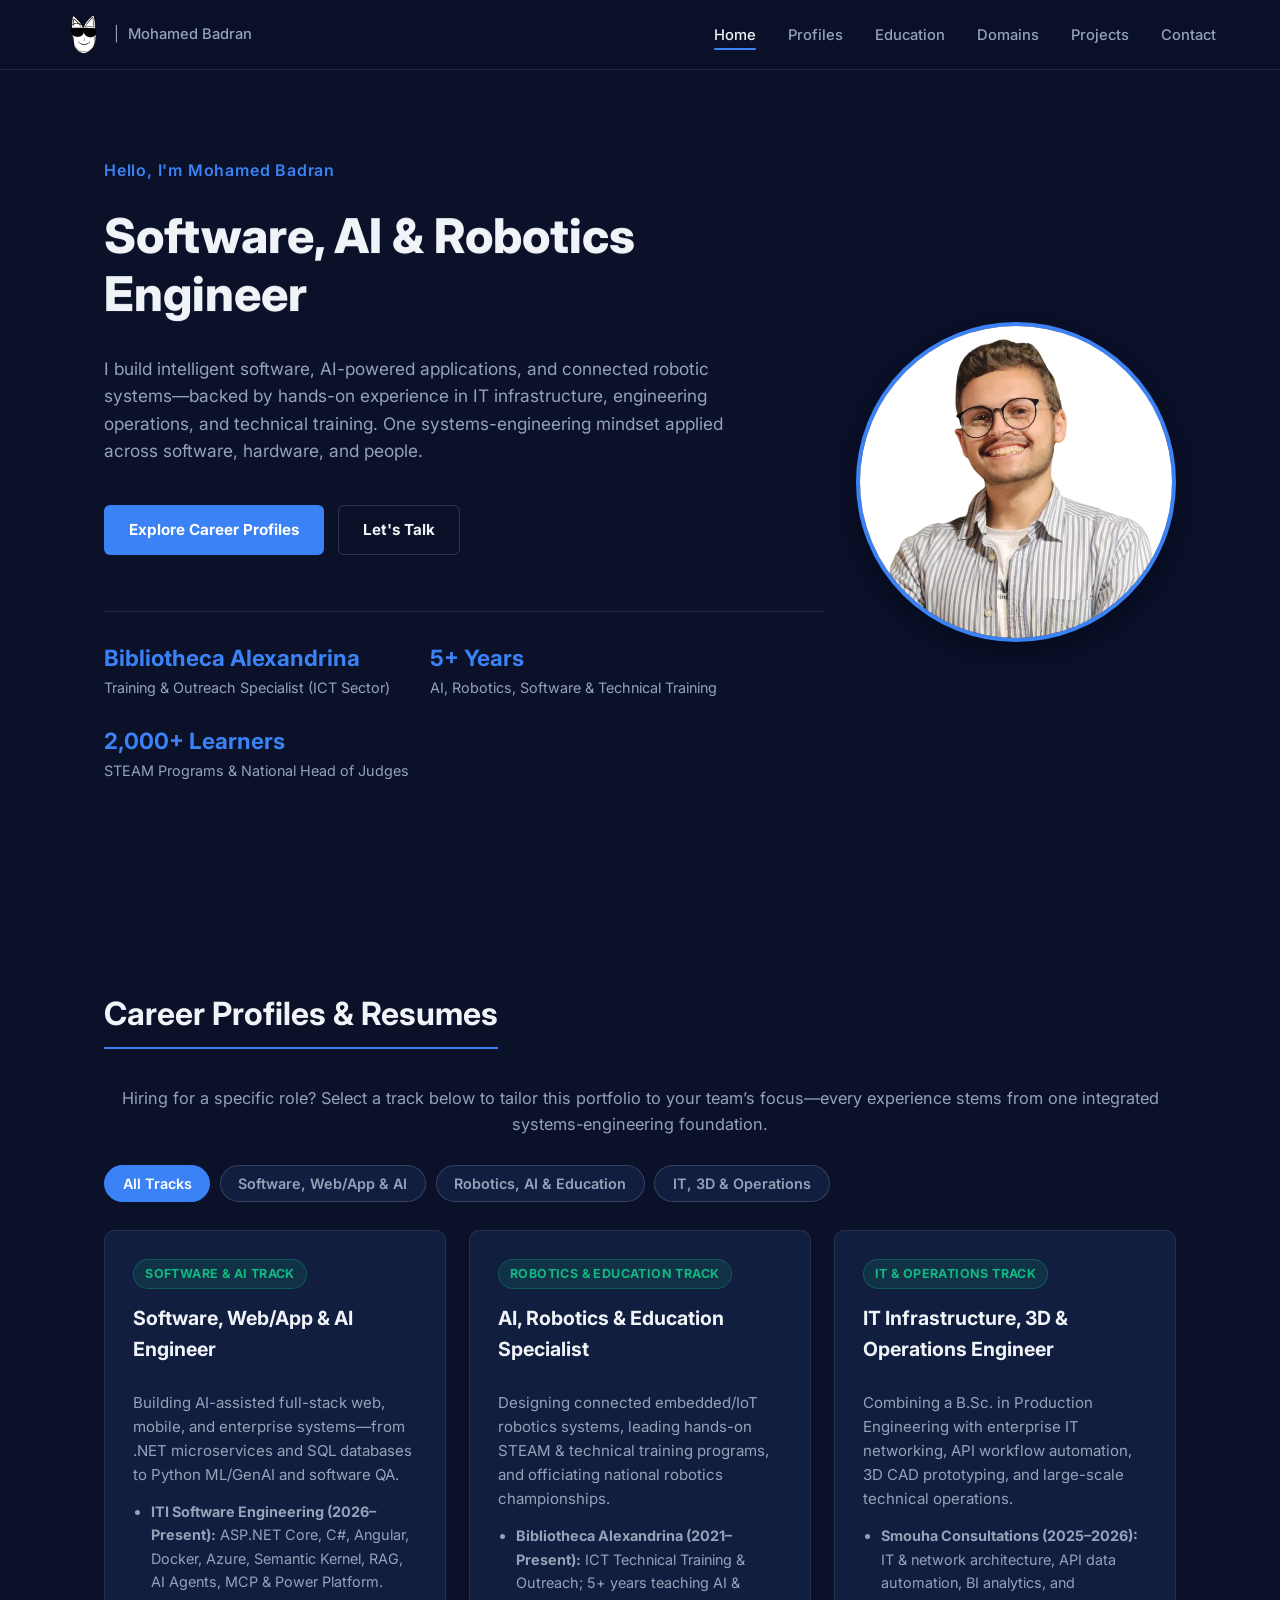
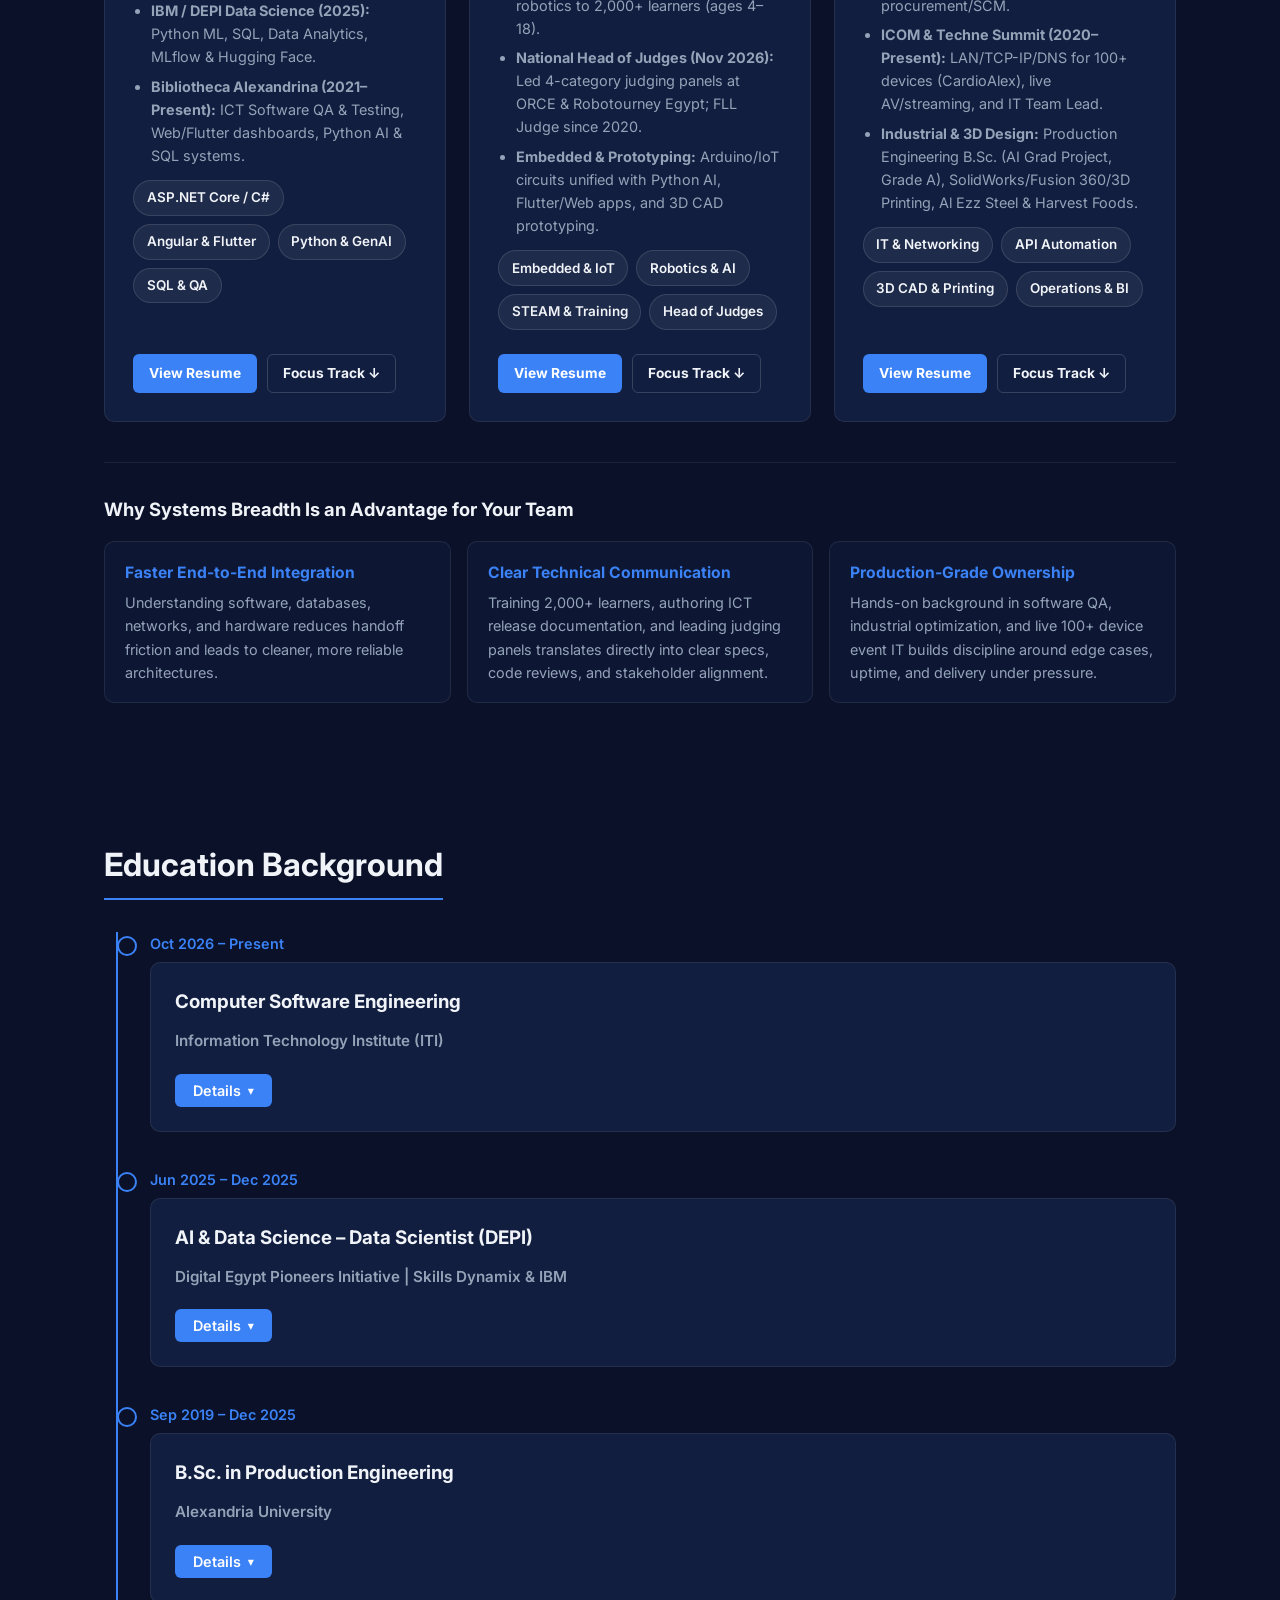
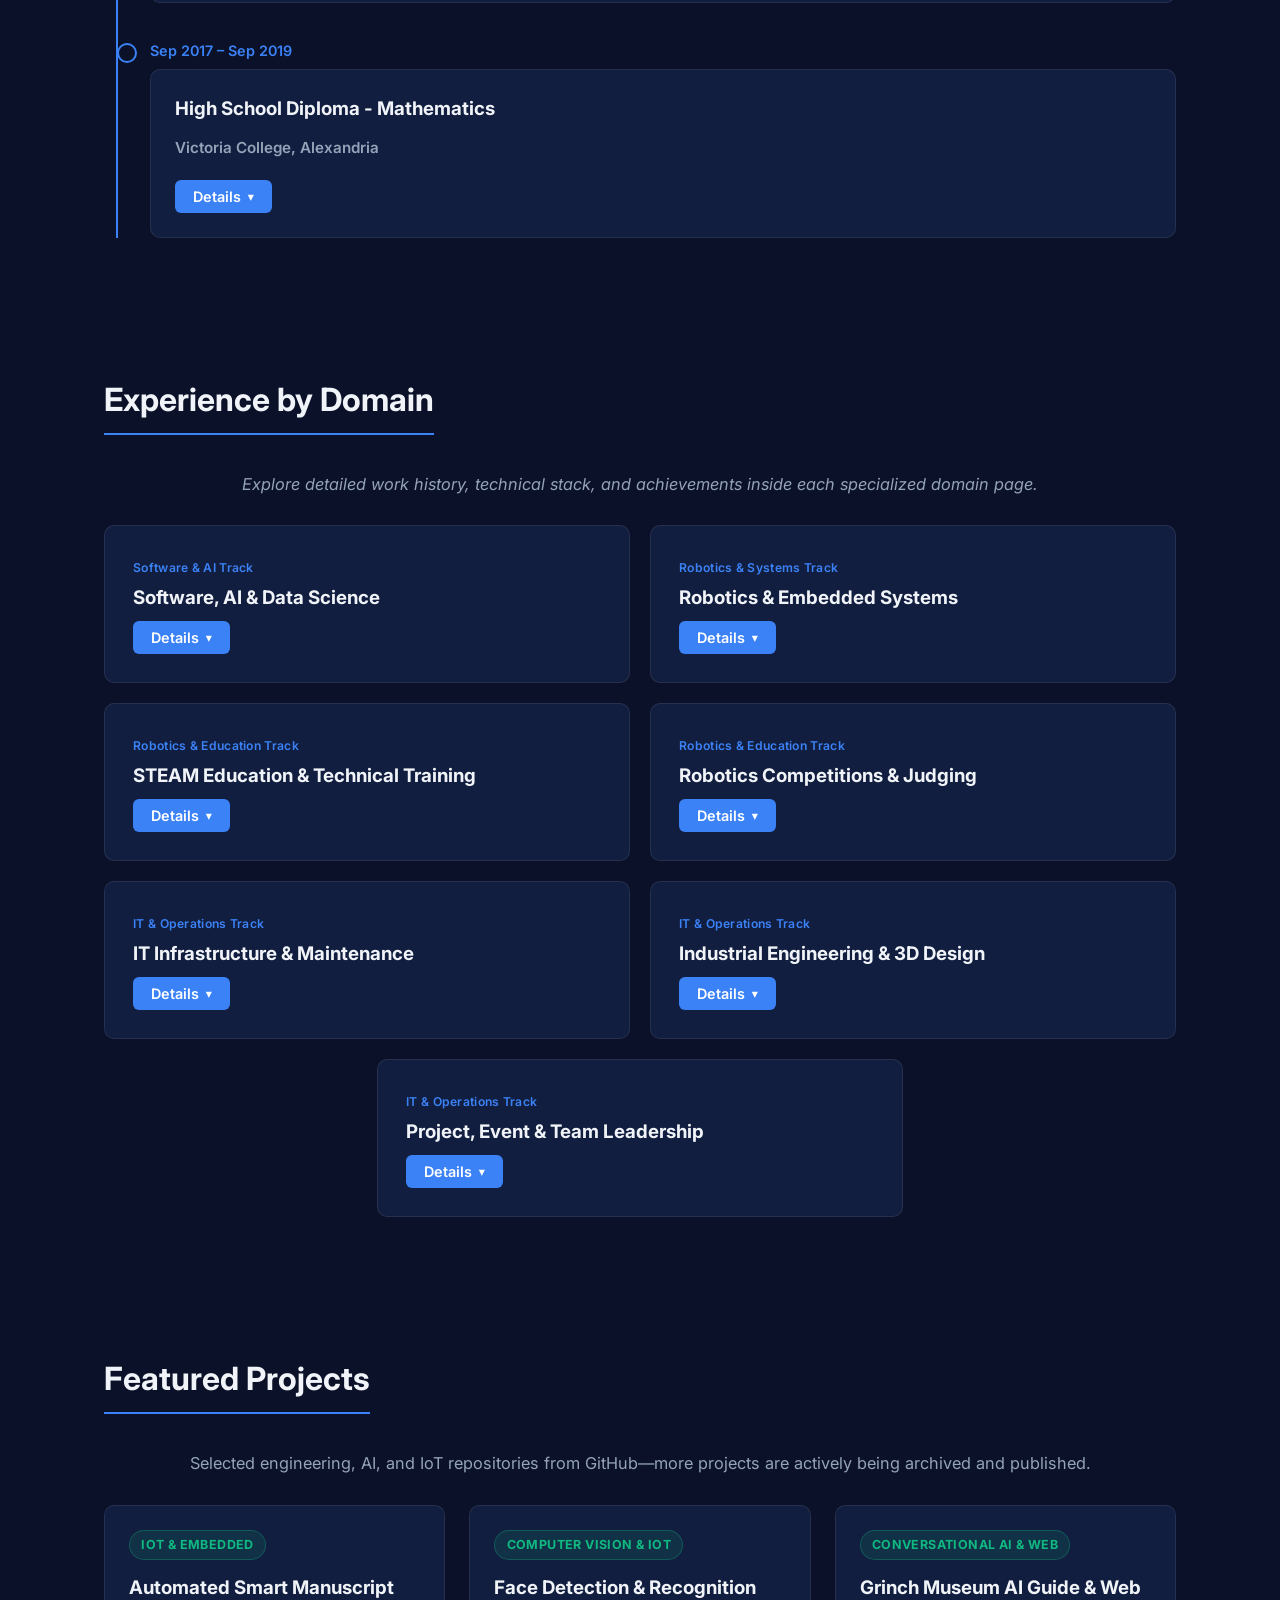
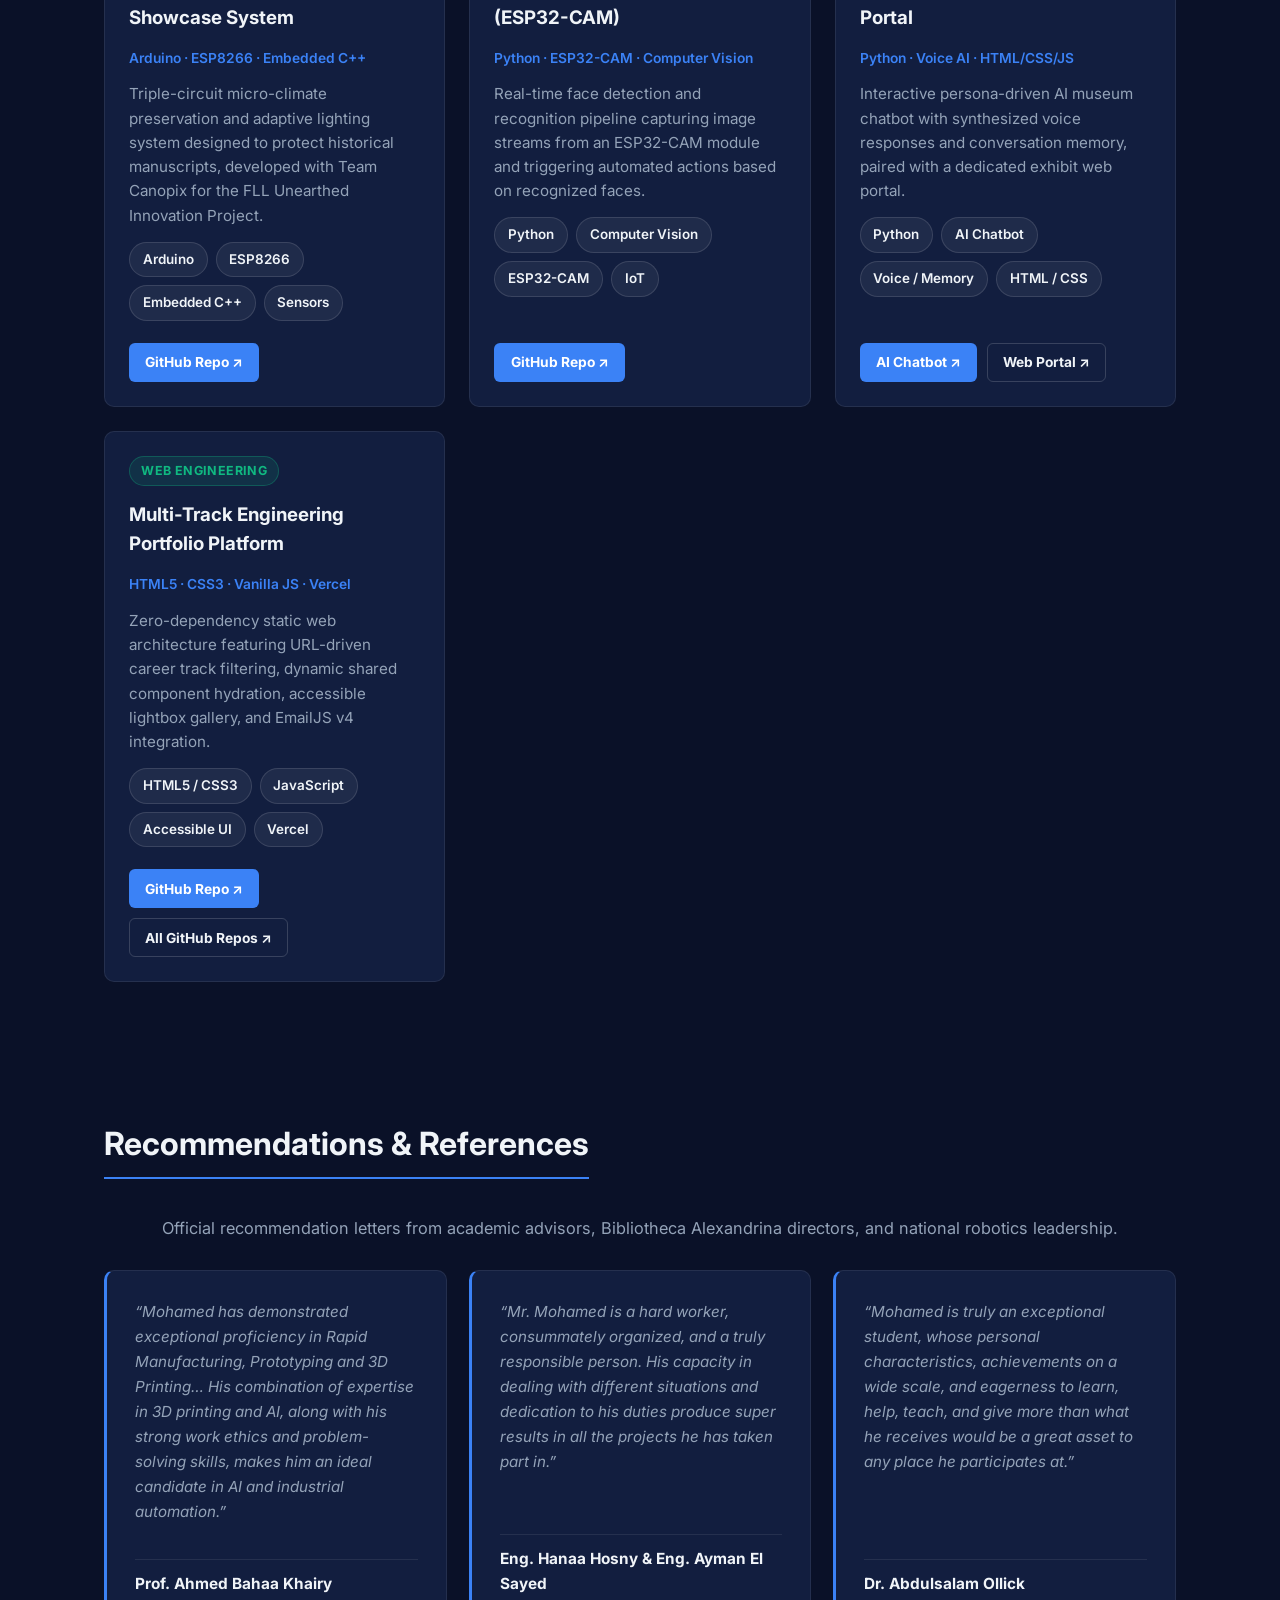
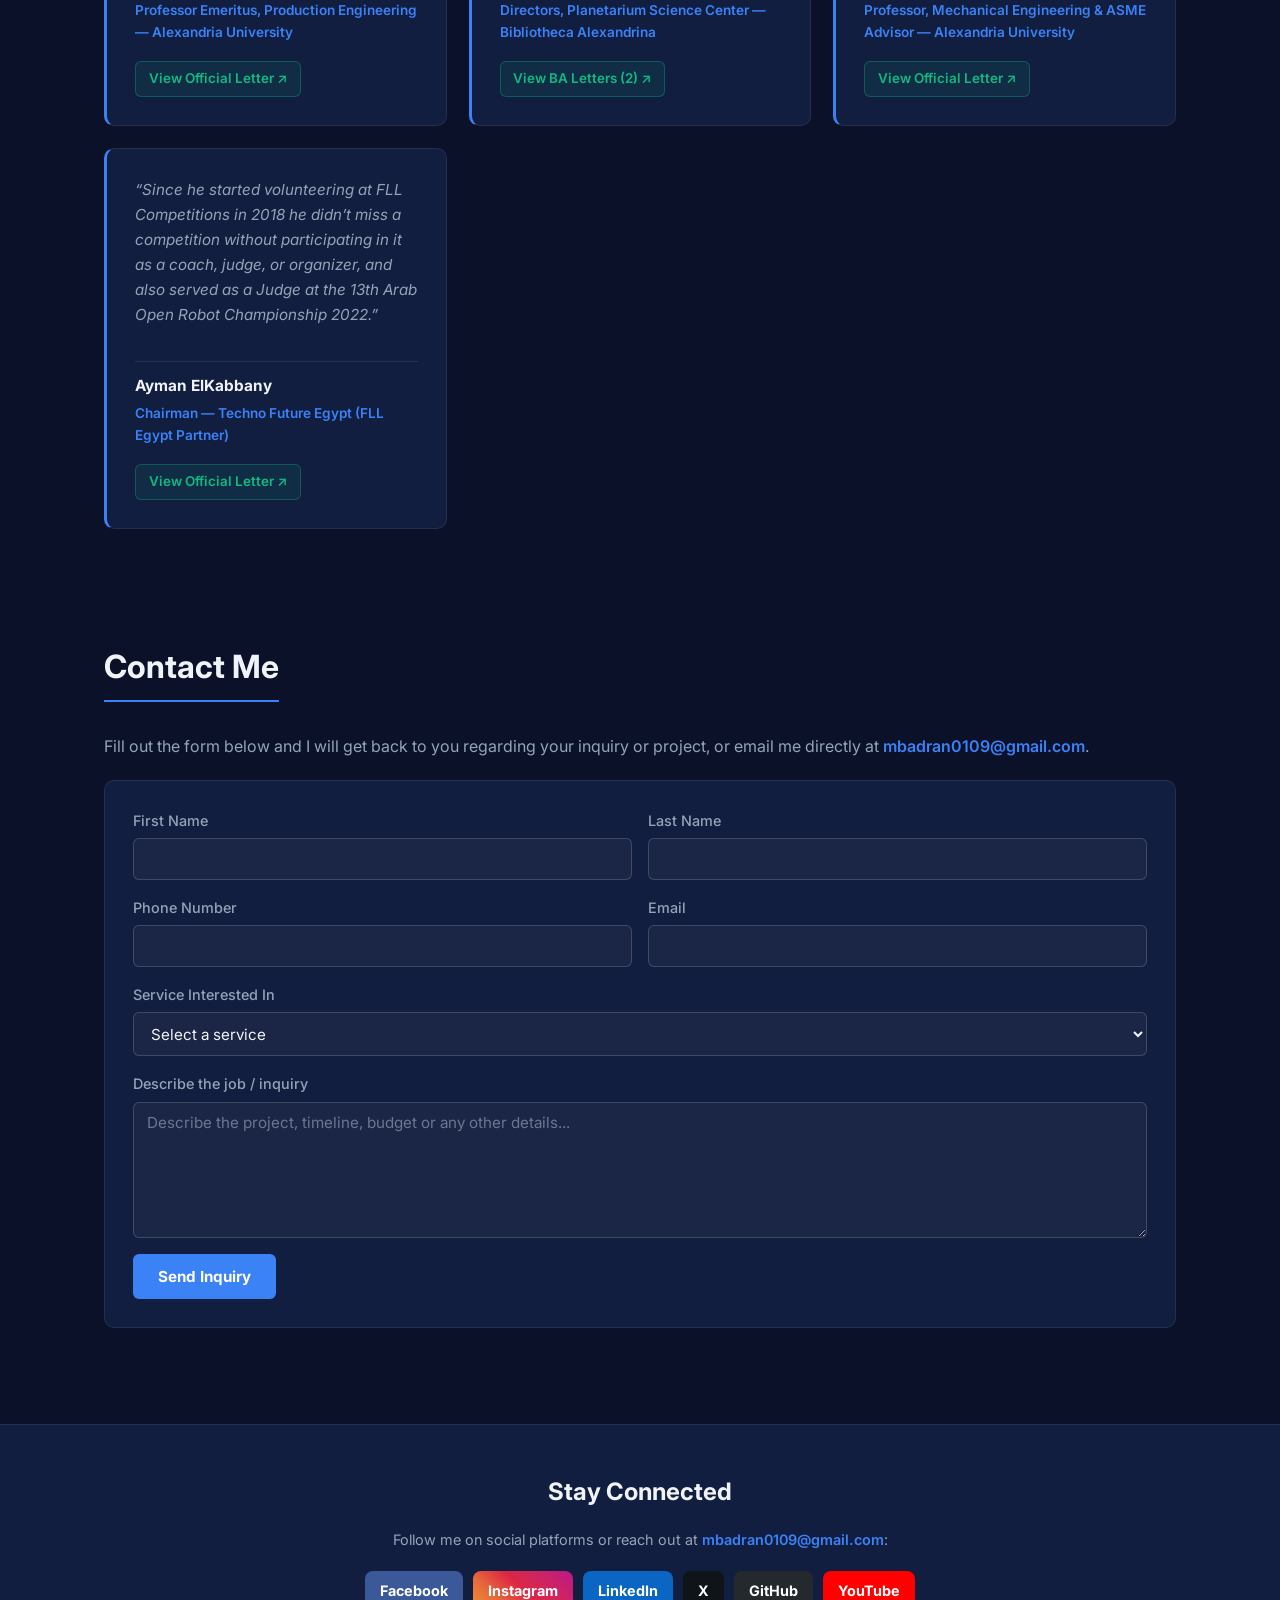
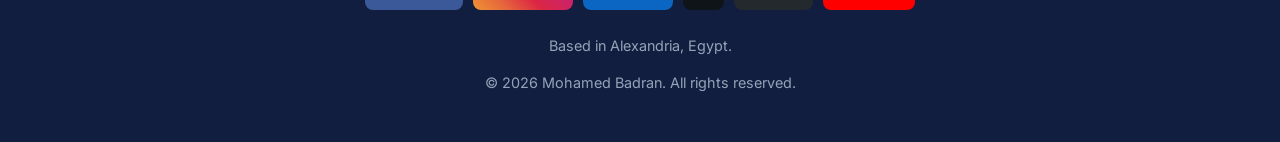
==== commit 5bd528da: "Add dynamic last-card centering, matched certificates, GitHub projects, and recommendation letters" ====
--- a/index.html
+++ b/index.html
@@ -211,6 +211,9 @@
                                 <li>MLOps Tools, MLflow and Hugging Face</li>
                                 <li>Capstone Project</li>
                             </ul>
+                            <div class="cert-pill-links">
+                                <a class="cert-pill" href="https://drive.google.com/file/d/1WE6mOr9u4VUbef_rBD4cjRmD2JOjaFgp/view?usp=drive_link" target="_blank" rel="noopener noreferrer">View MCIT / DEPI Certificate &#8599;</a>
+                            </div>
                         </div>
                     </div>
                 </div>
@@ -359,6 +362,142 @@
             </div>
         </section>
 
+        <!-- ================= FEATURED PROJECTS SECTION ================= -->
+        <section id="projects">
+            <h2 class="section-title">Featured Projects</h2>
+            <p class="section-intro animate-fade-up">
+                Selected engineering, AI, and IoT repositories from GitHub&mdash;more projects are actively being archived and published.
+            </p>
+            <div class="projects-grid">
+                <article class="card project-card" data-tracks="robotics operations">
+                    <div class="project-content">
+                        <span class="profile-badge">IoT &amp; Embedded</span>
+                        <h3>Automated Smart Manuscript Showcase System</h3>
+                        <div class="project-meta">Arduino &middot; ESP8266 &middot; Embedded C++</div>
+                        <p>Triple-circuit micro-climate preservation and adaptive lighting system designed to protect historical manuscripts, developed with Team Canopix for the FLL Unearthed Innovation Project.</p>
+                        <div class="tag-container">
+                            <span class="skill-tag">Arduino</span>
+                            <span class="skill-tag">ESP8266</span>
+                            <span class="skill-tag">Embedded C++</span>
+                            <span class="skill-tag">Sensors</span>
+                        </div>
+                        <div class="project-links">
+                            <a href="https://github.com/mbadran0109/AutomatedSmartManuscriptShowcaseSystem" target="_blank" rel="noopener noreferrer" class="btn btn-sm">GitHub Repo &#8599;</a>
+                        </div>
+                    </div>
+                </article>
+
+                <article class="card project-card" data-tracks="software robotics">
+                    <div class="project-content">
+                        <span class="profile-badge">Computer Vision &amp; IoT</span>
+                        <h3>Face Detection &amp; Recognition (ESP32-CAM)</h3>
+                        <div class="project-meta">Python &middot; ESP32-CAM &middot; Computer Vision</div>
+                        <p>Real-time face detection and recognition pipeline capturing image streams from an ESP32-CAM module and triggering automated actions based on recognized faces.</p>
+                        <div class="tag-container">
+                            <span class="skill-tag">Python</span>
+                            <span class="skill-tag">Computer Vision</span>
+                            <span class="skill-tag">ESP32-CAM</span>
+                            <span class="skill-tag">IoT</span>
+                        </div>
+                        <div class="project-links">
+                            <a href="https://github.com/mbadran0109/FaceDetectionESP32" target="_blank" rel="noopener noreferrer" class="btn btn-sm">GitHub Repo &#8599;</a>
+                        </div>
+                    </div>
+                </article>
+
+                <article class="card project-card" data-tracks="software">
+                    <div class="project-content">
+                        <span class="profile-badge">Conversational AI &amp; Web</span>
+                        <h3>Grinch Museum AI Guide &amp; Web Portal</h3>
+                        <div class="project-meta">Python &middot; Voice AI &middot; HTML/CSS/JS</div>
+                        <p>Interactive persona-driven AI museum chatbot with synthesized voice responses and conversation memory, paired with a dedicated exhibit web portal.</p>
+                        <div class="tag-container">
+                            <span class="skill-tag">Python</span>
+                            <span class="skill-tag">AI Chatbot</span>
+                            <span class="skill-tag">Voice / Memory</span>
+                            <span class="skill-tag">HTML / CSS</span>
+                        </div>
+                        <div class="project-links">
+                            <a href="https://github.com/mbadran0109/Grinch-Museum-AI-Chatbot" target="_blank" rel="noopener noreferrer" class="btn btn-sm">AI Chatbot &#8599;</a>
+                            <a href="https://github.com/mbadran0109/Grinch-Museum-Website" target="_blank" rel="noopener noreferrer" class="btn btn-outline btn-sm">Web Portal &#8599;</a>
+                        </div>
+                    </div>
+                </article>
+
+                <article class="card project-card" data-tracks="software operations">
+                    <div class="project-content">
+                        <span class="profile-badge">Web Engineering</span>
+                        <h3>Multi-Track Engineering Portfolio Platform</h3>
+                        <div class="project-meta">HTML5 &middot; CSS3 &middot; Vanilla JS &middot; Vercel</div>
+                        <p>Zero-dependency static web architecture featuring URL-driven career track filtering, dynamic shared component hydration, accessible lightbox gallery, and EmailJS v4 integration.</p>
+                        <div class="tag-container">
+                            <span class="skill-tag">HTML5 / CSS3</span>
+                            <span class="skill-tag">JavaScript</span>
+                            <span class="skill-tag">Accessible UI</span>
+                            <span class="skill-tag">Vercel</span>
+                        </div>
+                        <div class="project-links">
+                            <a href="https://github.com/mbadran0109/PortofolioWebsite" target="_blank" rel="noopener noreferrer" class="btn btn-sm">GitHub Repo &#8599;</a>
+                            <a href="https://github.com/mbadran0109?tab=repositories" target="_blank" rel="noopener noreferrer" class="btn btn-outline btn-sm">All GitHub Repos &#8599;</a>
+                        </div>
+                    </div>
+                </article>
+            </div>
+        </section>
+
+        <!-- ================= RECOMMENDATIONS SECTION ================= -->
+        <section id="recommendations">
+            <h2 class="section-title">Recommendations &amp; References</h2>
+            <p class="section-intro animate-fade-up">
+                Official recommendation letters from academic advisors, Bibliotheca Alexandrina directors, and national robotics leadership.
+            </p>
+            <div class="recs-grid">
+                <article class="card rec-card">
+                    <p class="rec-quote">&ldquo;Mohamed has demonstrated exceptional proficiency in Rapid Manufacturing, Prototyping and 3D Printing&hellip; His combination of expertise in 3D printing and AI, along with his strong work ethics and problem-solving skills, makes him an ideal candidate in AI and industrial automation.&rdquo;</p>
+                    <div class="rec-footer">
+                        <span class="rec-author">Prof. Ahmed Bahaa Khairy</span>
+                        <span class="rec-role">Professor Emeritus, Production Engineering &mdash; Alexandria University</span>
+                        <div class="cert-pill-links">
+                            <a class="cert-pill" href="https://drive.google.com/file/d/1HXZ9_4B18CUHXA5n9LqaagUyhOuRxP8X/view?usp=drive_link" target="_blank" rel="noopener noreferrer">View Official Letter &#8599;</a>
+                        </div>
+                    </div>
+                </article>
+
+                <article class="card rec-card">
+                    <p class="rec-quote">&ldquo;Mr. Mohamed is a hard worker, consummately organized, and a truly responsible person. His capacity in dealing with different situations and dedication to his duties produce super results in all the projects he has taken part in.&rdquo;</p>
+                    <div class="rec-footer">
+                        <span class="rec-author">Eng. Hanaa Hosny &amp; Eng. Ayman El Sayed</span>
+                        <span class="rec-role">Directors, Planetarium Science Center &mdash; Bibliotheca Alexandrina</span>
+                        <div class="cert-pill-links">
+                            <a class="cert-pill" href="https://drive.google.com/file/d/1Fj-xzEsyARtWbZiM-CWdmn4gqGn-UM1M/view?usp=drive_link" target="_blank" rel="noopener noreferrer">View BA Letters (2) &#8599;</a>
+                        </div>
+                    </div>
+                </article>
+
+                <article class="card rec-card">
+                    <p class="rec-quote">&ldquo;Mohamed is truly an exceptional student, whose personal characteristics, achievements on a wide scale, and eagerness to learn, help, teach, and give more than what he receives would be a great asset to any place he participates at.&rdquo;</p>
+                    <div class="rec-footer">
+                        <span class="rec-author">Dr. Abdulsalam Ollick</span>
+                        <span class="rec-role">Professor, Mechanical Engineering &amp; ASME Advisor &mdash; Alexandria University</span>
+                        <div class="cert-pill-links">
+                            <a class="cert-pill" href="https://drive.google.com/file/d/1Gn_Y2HgFNoop-cCN3r4q7uUMdsAr1EOn/view?usp=drive_link" target="_blank" rel="noopener noreferrer">View Official Letter &#8599;</a>
+                        </div>
+                    </div>
+                </article>
+
+                <article class="card rec-card">
+                    <p class="rec-quote">&ldquo;Since he started volunteering at FLL Competitions in 2018 he didn&rsquo;t miss a competition without participating in it as a coach, judge, or organizer, and also served as a Judge at the 13th Arab Open Robot Championship 2022.&rdquo;</p>
+                    <div class="rec-footer">
+                        <span class="rec-author">Ayman ElKabbany</span>
+                        <span class="rec-role">Chairman &mdash; Techno Future Egypt (FLL Egypt Partner)</span>
+                        <div class="cert-pill-links">
+                            <a class="cert-pill" href="https://drive.google.com/file/d/1Gt76ZR_dYfXHtY8MDQ5b1T9nimfaq1Bl/view?usp=drive_link" target="_blank" rel="noopener noreferrer">View Official Letter &#8599;</a>
+                        </div>
+                    </div>
+                </article>
+            </div>
+        </section>
+
         <!-- ================= CONTACT FORM (SHARED) ================= -->
         <section id="contact" class="contact-section" data-component="contact"></section>
     </main>
--- a/styles.index.css
+++ b/styles.index.css
@@ -647,7 +647,15 @@
 
 @media (min-width: 900px) {
     .services-grid {
-        grid-template-columns: repeat(2, 1fr);
+        grid-template-columns: repeat(4, 1fr);
+    }
+
+    .services-grid .service-card {
+        grid-column: span 2;
+    }
+
+    .services-grid .service-card.is-centered-last {
+        grid-column: 2 / span 2;
     }
 }
 
@@ -951,6 +959,81 @@
     margin-top: 1rem;
 }
 
+.cert-pill-links {
+    display: flex;
+    flex-wrap: wrap;
+    gap: 0.55rem;
+    margin-top: 0.85rem;
+}
+
+.cert-pill {
+    display: inline-flex;
+    align-items: center;
+    gap: 0.35rem;
+    padding: 0.38rem 0.8rem;
+    border-radius: 6px;
+    font-size: 0.84rem;
+    font-weight: 600;
+    text-decoration: none;
+    color: var(--accent-alt);
+    background: rgba(16, 185, 129, 0.1);
+    border: 1px solid rgba(16, 185, 129, 0.32);
+    transition: background 0.2s ease, border-color 0.2s ease, transform 0.2s ease;
+}
+
+.cert-pill:hover {
+    background: rgba(16, 185, 129, 0.2);
+    border-color: var(--accent-alt);
+    transform: translateY(-1px);
+}
+
+/* Recommendations & Endorsements */
+.recs-grid {
+    display: grid;
+    grid-template-columns: repeat(auto-fit, minmax(280px, 1fr));
+    gap: 1.35rem;
+}
+
+.rec-card {
+    display: flex;
+    flex-direction: column;
+    gap: 0.9rem;
+    border-left: 3px solid var(--accent);
+}
+
+.rec-quote {
+    color: var(--text-secondary);
+    font-size: 0.94rem;
+    font-style: italic;
+    line-height: 1.65;
+    margin: 0;
+}
+
+.rec-footer {
+    margin-top: auto;
+    padding-top: 0.75rem;
+    border-top: 1px solid var(--border-subtle);
+    display: flex;
+    flex-direction: column;
+    gap: 0.25rem;
+}
+
+.rec-author {
+    color: var(--text-primary);
+    font-weight: 700;
+    font-size: 0.96rem;
+}
+
+.rec-role {
+    color: var(--accent);
+    font-size: 0.85rem;
+    font-weight: 600;
+}
+
+.project-card.is-hidden {
+    display: none;
+}
+
 .timeline-body p {
     margin-bottom: 0.5rem;
     color: var(--text-secondary);
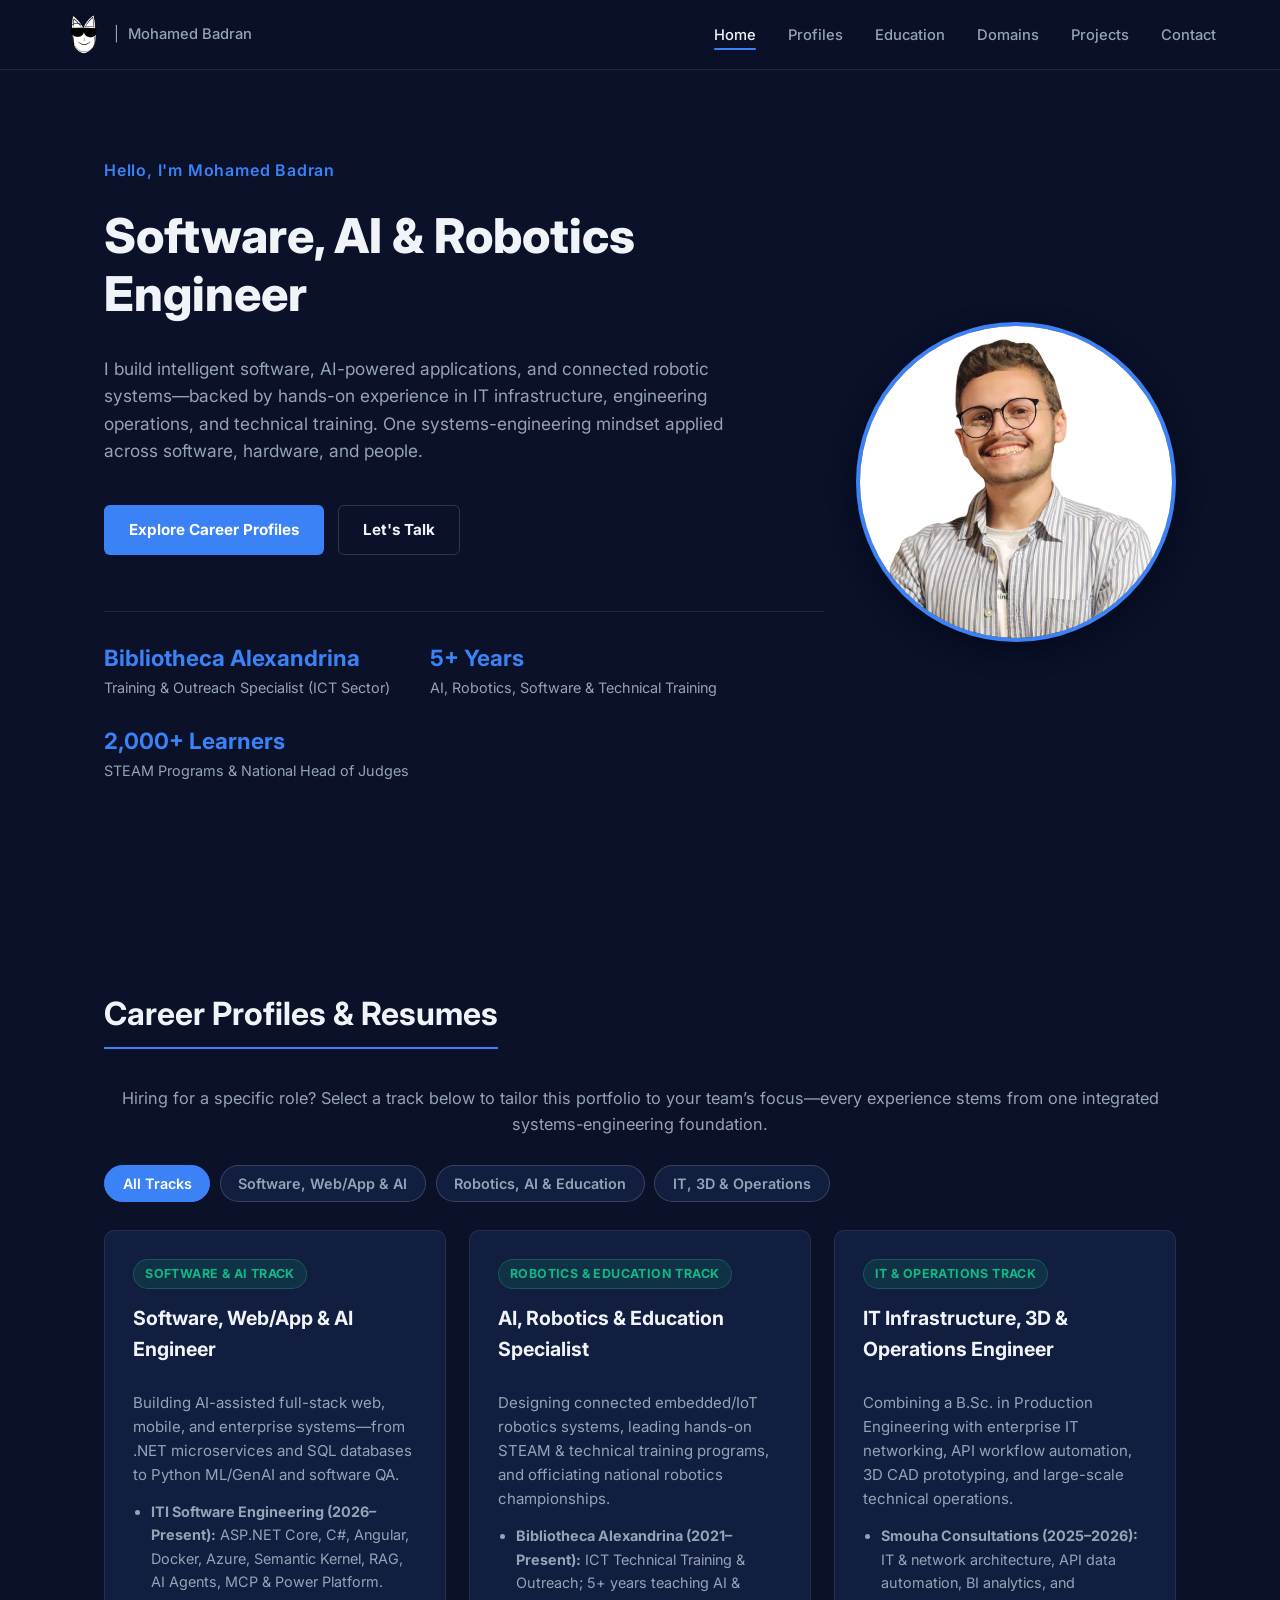
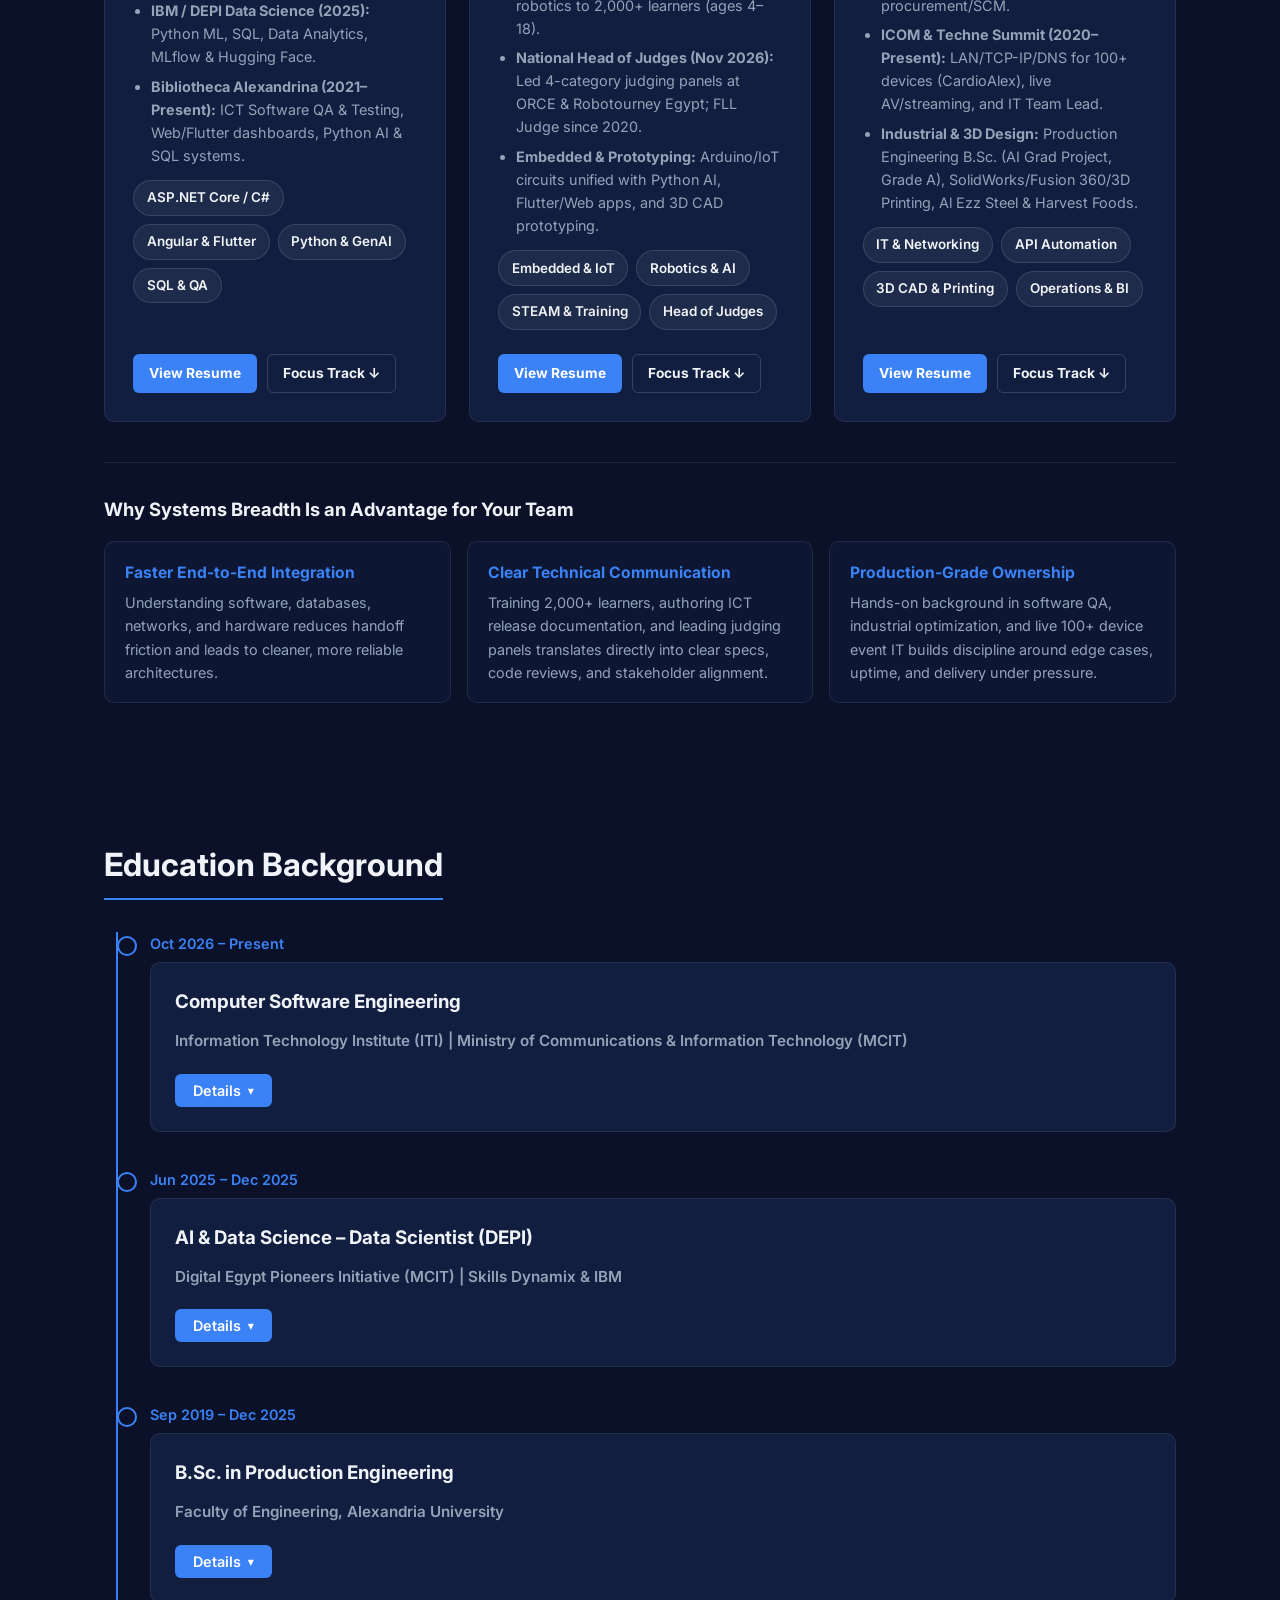
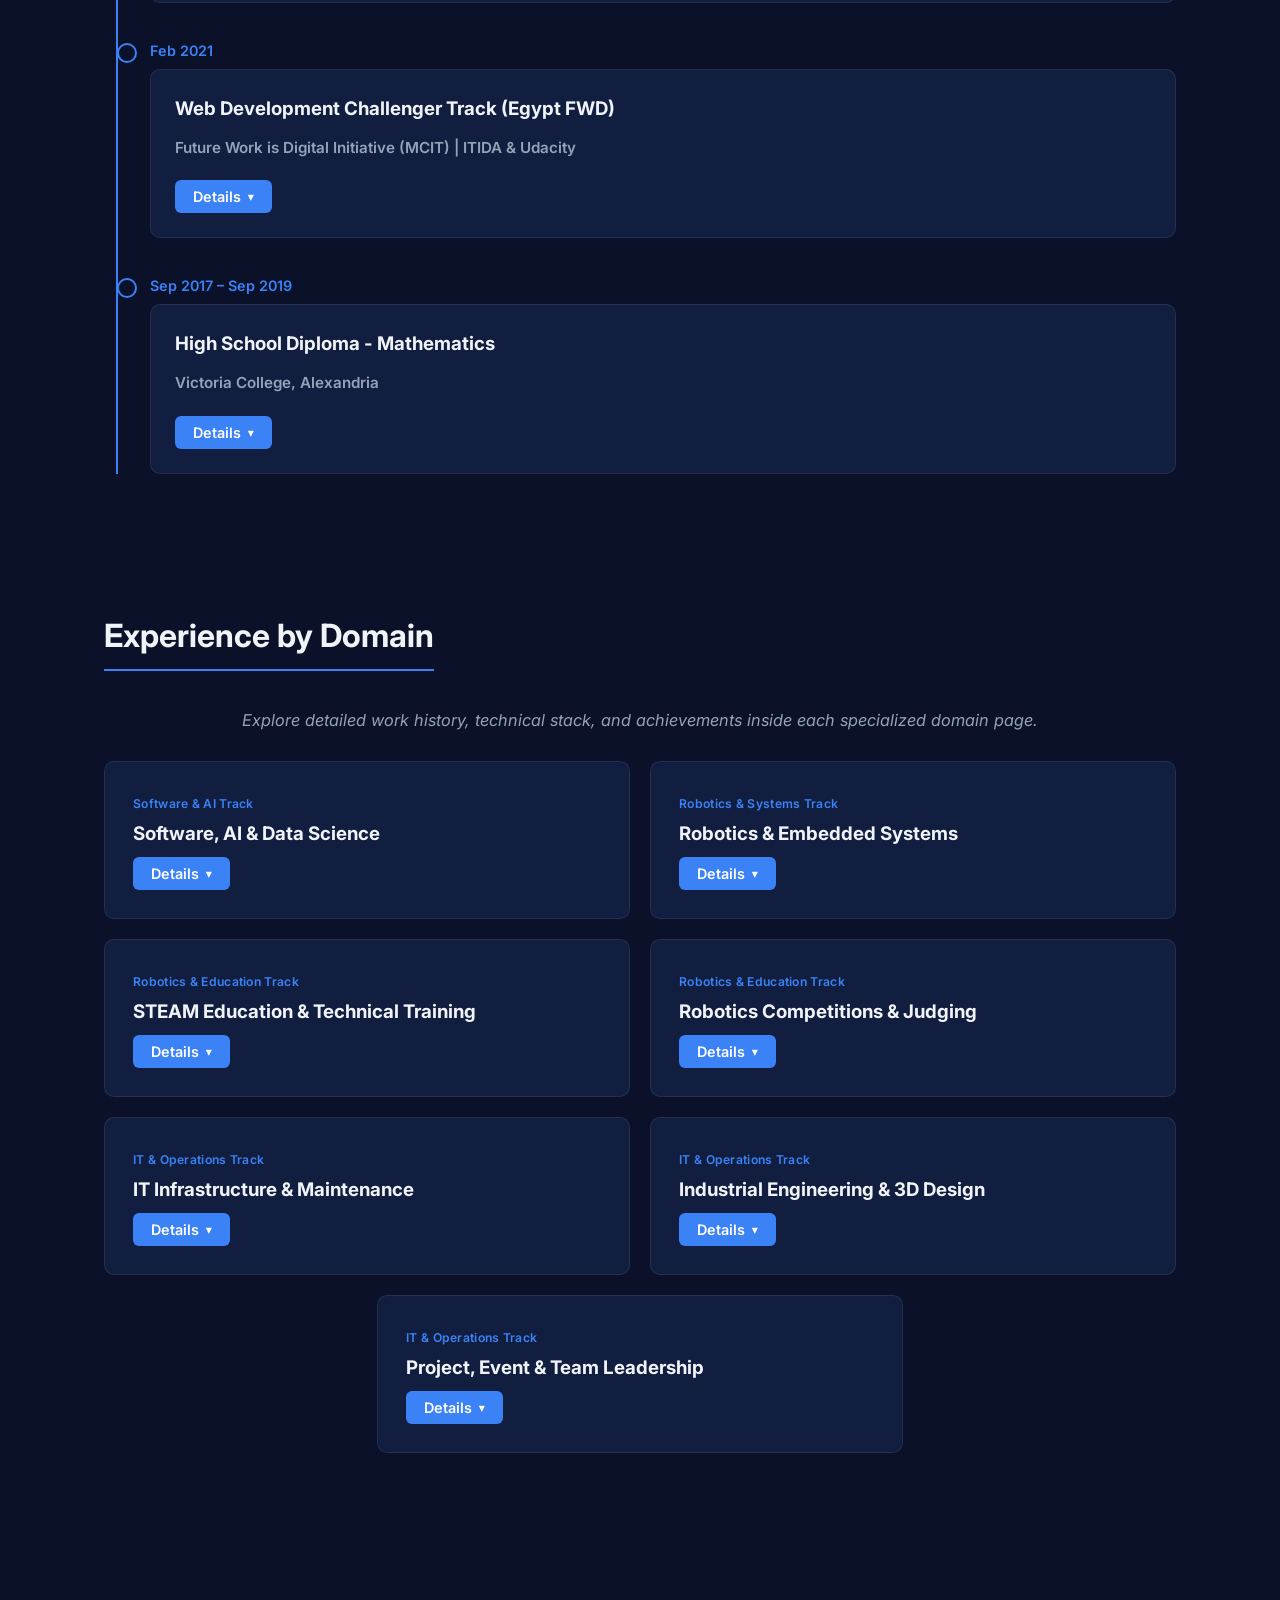
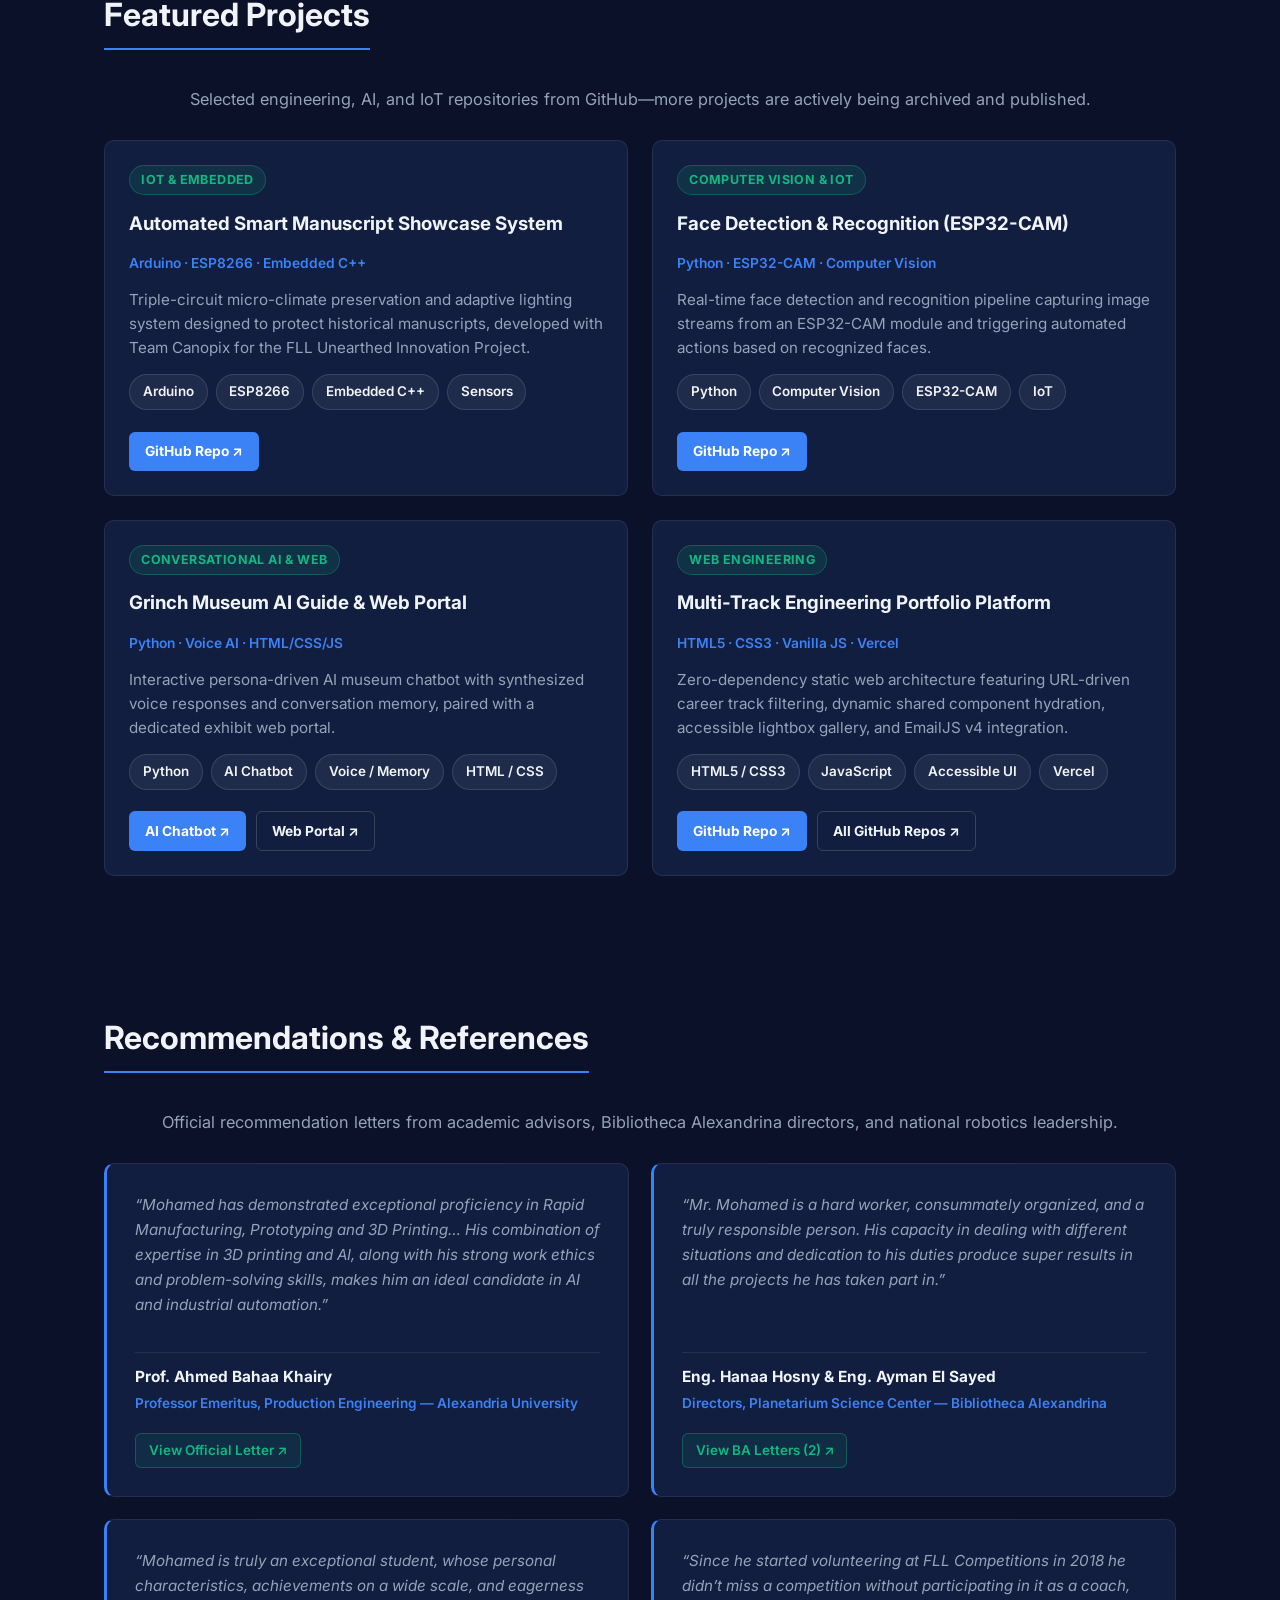
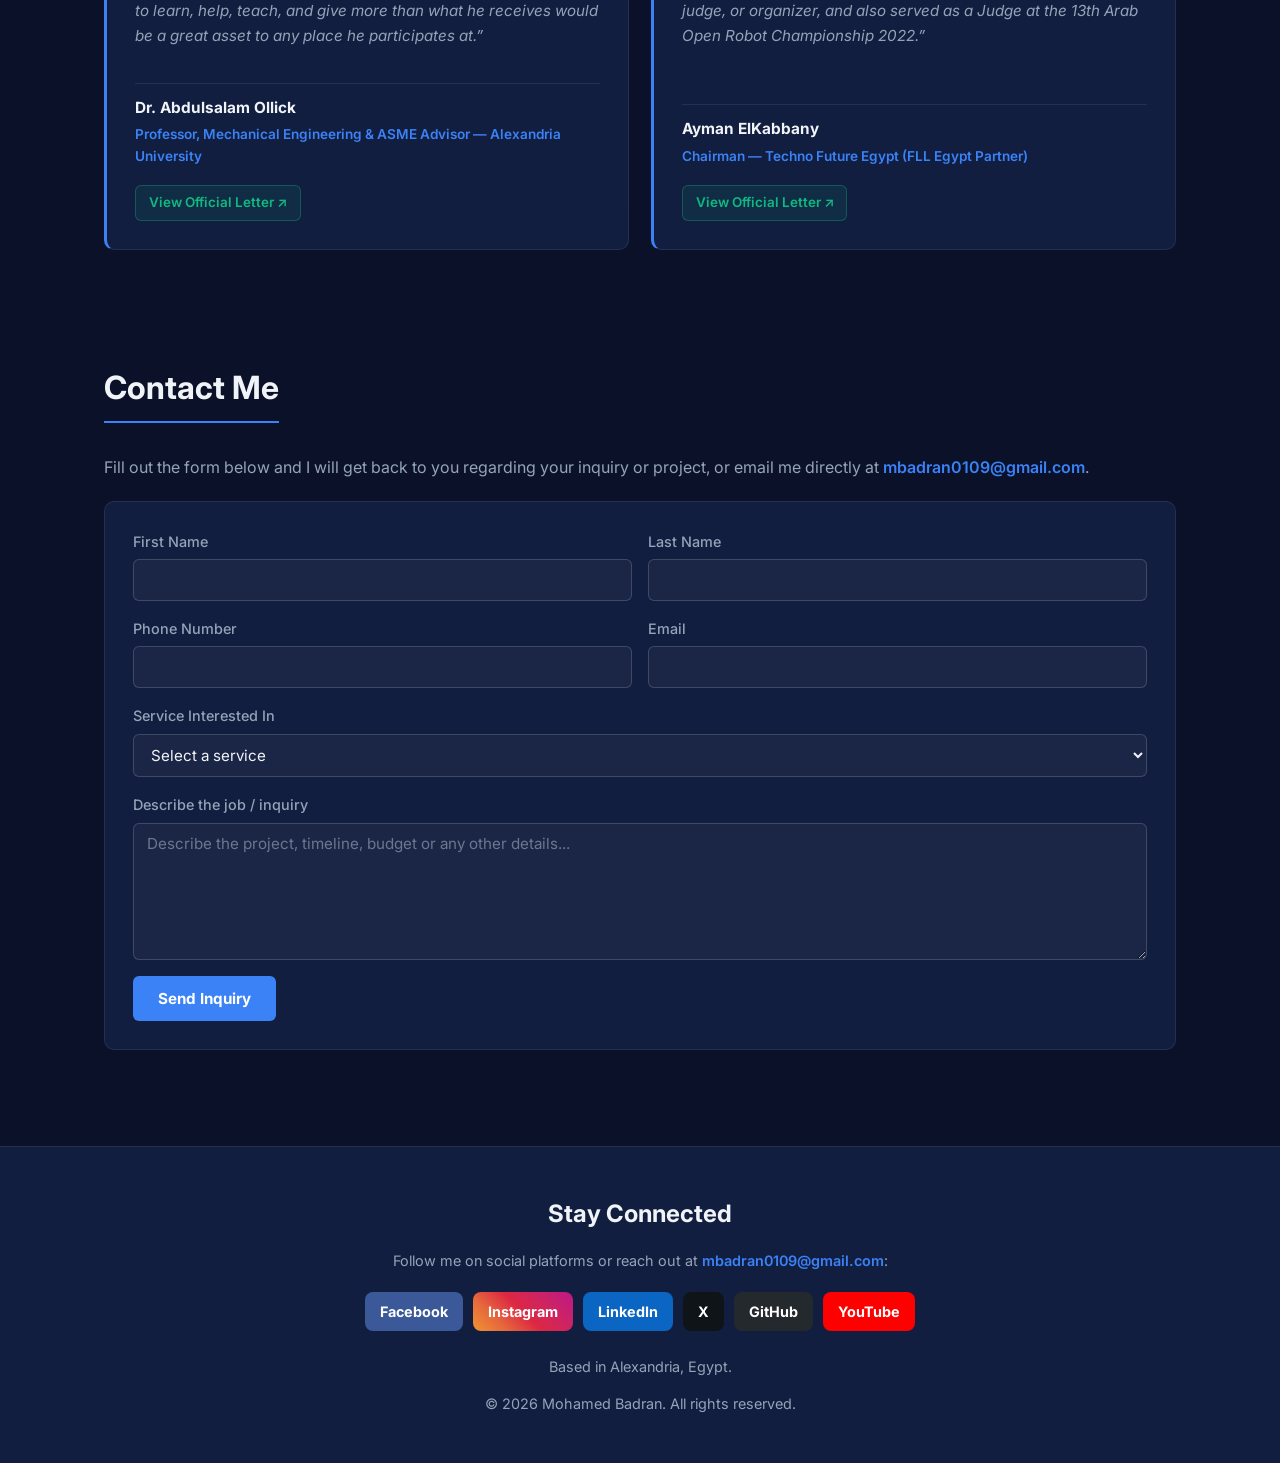
==== commit b519cc76: "Center all card grids dynamically and add Egypt FWD and B.Sc. graduation certificates" ====
--- a/index.html
+++ b/index.html
@@ -168,7 +168,7 @@
                     <div class="timeline-date">Oct 2026 &ndash; Present</div>
                     <div class="card timeline-card">
                         <h3 class="timeline-role">Computer Software Engineering</h3>
-                        <p class="timeline-org">Information Technology Institute (ITI)</p>
+                        <p class="timeline-org">Information Technology Institute (ITI) | Ministry of Communications &amp; Information Technology (MCIT)</p>
                         <div class="timeline-controls">
                             <button type="button" class="toggle-btn" aria-expanded="false">Details</button>
                         </div>
@@ -189,12 +189,12 @@
                     <div class="timeline-date">Jun 2025 &ndash; Dec 2025</div>
                     <div class="card timeline-card">
                         <h3 class="timeline-role">AI &amp; Data Science &ndash; Data Scientist (DEPI)</h3>
-                        <p class="timeline-org">Digital Egypt Pioneers Initiative | Skills Dynamix &amp; IBM</p>
+                        <p class="timeline-org">Digital Egypt Pioneers Initiative (MCIT) | Skills Dynamix &amp; IBM</p>
                         <div class="timeline-controls">
                             <button type="button" class="toggle-btn" aria-expanded="false">Details</button>
                         </div>
                         <div class="timeline-body">
-                            <p>Designed by IBM, this specialization equips data scientists with the skills and tools to help businesses derive value from their data&mdash;mining data for drivers of past and future performance, opportunities for new revenue, methods to increase efficiency, ways to improve the customer experience, and other critical business insights.</p>
+                            <p>Sponsored by the Ministry of Communications and Information Technology (MCIT) and designed by IBM, this specialization equips data scientists with the skills and tools to help businesses derive value from their data&mdash;mining data for drivers of past and future performance, opportunities for new revenue, methods to increase efficiency, ways to improve the customer experience, and other critical business insights.</p>
                             <p><strong>Graduation Project:</strong> Employee Attrition, Prediction, and Analysis.</p>
                             <p class="timeline-subhead">Courses</p>
                             <ul class="timeline-list">
@@ -222,12 +222,12 @@
                     <div class="timeline-date">Sep 2019 &ndash; Dec 2025</div>
                     <div class="card timeline-card">
                         <h3 class="timeline-role">B.Sc. in Production Engineering</h3>
-                        <p class="timeline-org">Alexandria University</p>
+                        <p class="timeline-org">Faculty of Engineering, Alexandria University</p>
                         <div class="timeline-controls">
                             <button type="button" class="toggle-btn" aria-expanded="false">Details</button>
                         </div>
                         <div class="timeline-body">
-                            <p><strong>Cumulative GPA:</strong> 2.71 (B-)</p>
+                            <p><strong>Program &amp; CGPA:</strong> Fall 2025 &middot; Cumulative GPA: 2.71 / 4.0 (B-)</p>
                             <p class="timeline-subhead">Graduation Project: Artificial Intelligence Models in Industrial Aspects (Grade: A)</p>
                             <p>Engineered machine learning and optimization models to automate decision-making across three critical manufacturing and lifecycle domains:</p>
                             <ul class="timeline-list">
@@ -235,6 +235,27 @@
                                 <li><strong>Product Development &amp; Lifecycle Management:</strong> Applied AI frameworks to accelerate iterative design validation and streamline end-to-end product lifecycle workflows.</li>
                                 <li><strong>Maintenance Planning:</strong> Implemented predictive maintenance algorithms to evaluate equipment degradation, optimize downtime schedules, and prevent unscheduled operational failures.</li>
                             </ul>
+                            <div class="cert-pill-links">
+                                <a class="cert-pill" href="https://drive.google.com/file/d/1WFb8G_qra2mXpNFmKOVw5JzoExkiuays/view?usp=drive_link" target="_blank" rel="noopener noreferrer">View B.Sc. Graduation Certificate &#8599;</a>
+                            </div>
+                        </div>
+                    </div>
+                </div>
+
+                <div class="timeline-item animate-fade-up" data-animate-delay="0.16s">
+                    <div class="timeline-date">Feb 2021</div>
+                    <div class="card timeline-card">
+                        <h3 class="timeline-role">Web Development Challenger Track (Egypt FWD)</h3>
+                        <p class="timeline-org">Future Work is Digital Initiative (MCIT) | ITIDA &amp; Udacity</p>
+                        <div class="timeline-controls">
+                            <button type="button" class="toggle-btn" aria-expanded="false">Details</button>
+                        </div>
+                        <div class="timeline-body">
+                            <p>National digital skills scholarship sponsored by the <strong>Ministry of Communications and Information Technology (MCIT)</strong> in partnership with <strong>ITIDA</strong> and <strong>Udacity</strong>.</p>
+                            <p><strong>Core Focus:</strong> Front-end web development fundamentals (HTML, CSS, responsive web pages), CMS workflows, and digital freelancing foundations. <em>(Credential ID: YJGKDJGT)</em></p>
+                            <div class="cert-pill-links">
+                                <a class="cert-pill" href="https://drive.google.com/file/d/1JL60xD-2Jr52aYmdZdFVDFLJTQpQgJY6/view?usp=drive_link" target="_blank" rel="noopener noreferrer">View Egypt FWD / Udacity Certificate &#8599;</a>
+                            </div>
                         </div>
                     </div>
                 </div>
--- a/styles.index.css
+++ b/styles.index.css
@@ -345,10 +345,27 @@
 }
 
 .profiles-grid {
-    display: grid;
-    grid-template-columns: repeat(auto-fit, minmax(300px, 1fr));
+    display: flex;
+    flex-wrap: wrap;
+    justify-content: center;
+    align-items: stretch;
     gap: 1.4rem;
-    align-items: stretch;
+}
+
+.profiles-grid > .profile-card {
+    flex: 0 0 100%;
+}
+
+@media (min-width: 680px) {
+    .profiles-grid > .profile-card {
+        flex: 0 0 calc((100% - 1.4rem) / 2);
+    }
+}
+
+@media (min-width: 1024px) {
+    .profiles-grid > .profile-card {
+        flex: 0 0 calc((100% - 2.8rem) / 3);
+    }
 }
 
 .profile-card {
@@ -425,9 +442,27 @@
 }
 
 .strengths-grid {
-    display: grid;
-    grid-template-columns: repeat(auto-fit, minmax(240px, 1fr));
+    display: flex;
+    flex-wrap: wrap;
+    justify-content: center;
+    align-items: stretch;
     gap: 1rem;
+}
+
+.strengths-grid > .strength-item {
+    flex: 0 0 100%;
+}
+
+@media (min-width: 640px) {
+    .strengths-grid > .strength-item {
+        flex: 0 0 calc((100% - 1rem) / 2);
+    }
+}
+
+@media (min-width: 960px) {
+    .strengths-grid > .strength-item {
+        flex: 0 0 calc((100% - 2rem) / 3);
+    }
 }
 
 .strength-item {
@@ -633,29 +668,38 @@
    5. Cards & Services Grid
    ========================================================================== */
 .grid-container {
-    display: grid;
-    grid-template-columns: repeat(auto-fit, minmax(300px, 1fr));
-    gap: 2rem;
+    display: flex;
+    flex-wrap: wrap;
+    justify-content: center;
+    align-items: stretch;
+    gap: 1.5rem;
+}
+
+.grid-container > * {
+    flex: 0 0 100%;
+}
+
+@media (min-width: 720px) {
+    .grid-container > * {
+        flex: 0 0 calc((100% - 1.5rem) / 2);
+    }
 }
 
 .services-grid {
-    display: grid;
-    grid-template-columns: 1fr;
+    display: flex;
+    flex-wrap: wrap;
+    justify-content: center;
+    align-items: flex-start;
     gap: 1.25rem;
-    align-items: start;
+}
+
+.services-grid > .service-card {
+    flex: 0 0 100%;
 }
 
 @media (min-width: 900px) {
-    .services-grid {
-        grid-template-columns: repeat(4, 1fr);
-    }
-
-    .services-grid .service-card {
-        grid-column: span 2;
-    }
-
-    .services-grid .service-card.is-centered-last {
-        grid-column: 2 / span 2;
+    .services-grid > .service-card {
+        flex: 0 0 calc((100% - 1.25rem) / 2);
     }
 }
 
@@ -989,9 +1033,25 @@
 
 /* Recommendations & Endorsements */
 .recs-grid {
-    display: grid;
-    grid-template-columns: repeat(auto-fit, minmax(280px, 1fr));
+    display: flex;
+    flex-wrap: wrap;
+    justify-content: center;
+    align-items: stretch;
     gap: 1.35rem;
+}
+
+.recs-grid > .rec-card {
+    flex: 0 0 100%;
+}
+
+@media (min-width: 720px) {
+    .recs-grid > .rec-card {
+        flex: 0 0 calc((100% - 1.35rem) / 2);
+    }
+
+    .recs-grid > .rec-card:only-child {
+        flex: 0 1 min(680px, 100%);
+    }
 }
 
 .rec-card {
@@ -1050,9 +1110,21 @@
 
 /* Projects Showcase */
 .projects-grid {
-    display: grid;
-    grid-template-columns: repeat(auto-fit, minmax(280px, 1fr));
+    display: flex;
+    flex-wrap: wrap;
+    justify-content: center;
+    align-items: stretch;
     gap: 1.5rem;
+}
+
+.projects-grid > .project-card {
+    flex: 0 0 100%;
+}
+
+@media (min-width: 720px) {
+    .projects-grid > .project-card {
+        flex: 0 0 calc((100% - 1.5rem) / 2);
+    }
 }
 
 .project-card {
@@ -1128,9 +1200,21 @@
 
 /* Certifications & Courses */
 .certs-grid {
-    display: grid;
-    grid-template-columns: repeat(auto-fit, minmax(260px, 1fr));
+    display: flex;
+    flex-wrap: wrap;
+    justify-content: center;
+    align-items: stretch;
     gap: 1.25rem;
+}
+
+.certs-grid > .cert-card {
+    flex: 0 0 100%;
+}
+
+@media (min-width: 640px) {
+    .certs-grid > .cert-card {
+        flex: 0 0 calc((100% - 1.25rem) / 2);
+    }
 }
 
 .cert-card {
@@ -1173,9 +1257,27 @@
 
 /* Media Gallery */
 .gallery-grid {
-    display: grid;
-    grid-template-columns: repeat(auto-fill, minmax(220px, 1fr));
+    display: flex;
+    flex-wrap: wrap;
+    justify-content: center;
+    align-items: stretch;
     gap: 1rem;
+}
+
+.gallery-grid > .gallery-item {
+    flex: 0 0 100%;
+}
+
+@media (min-width: 560px) {
+    .gallery-grid > .gallery-item {
+        flex: 0 0 calc((100% - 1rem) / 2);
+    }
+}
+
+@media (min-width: 900px) {
+    .gallery-grid > .gallery-item {
+        flex: 0 0 calc((100% - 2rem) / 3);
+    }
 }
 
 .gallery-item {
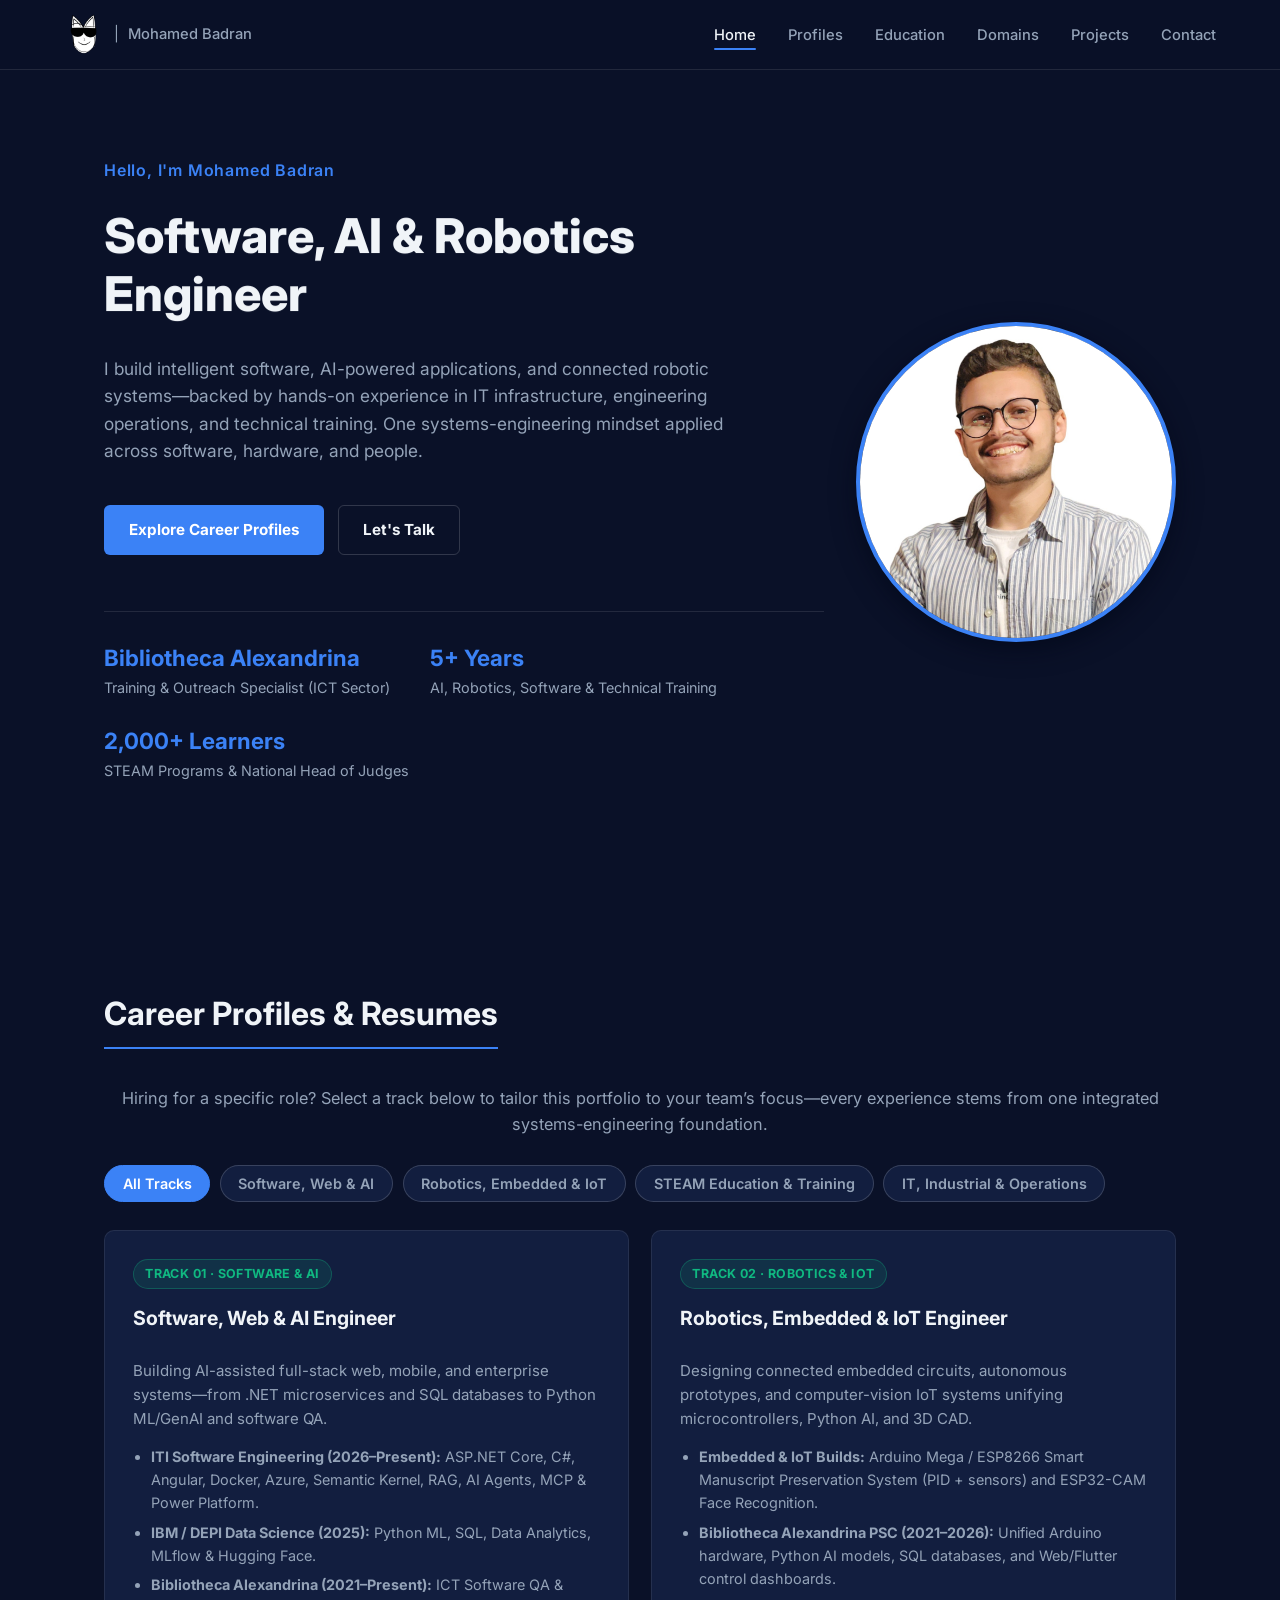
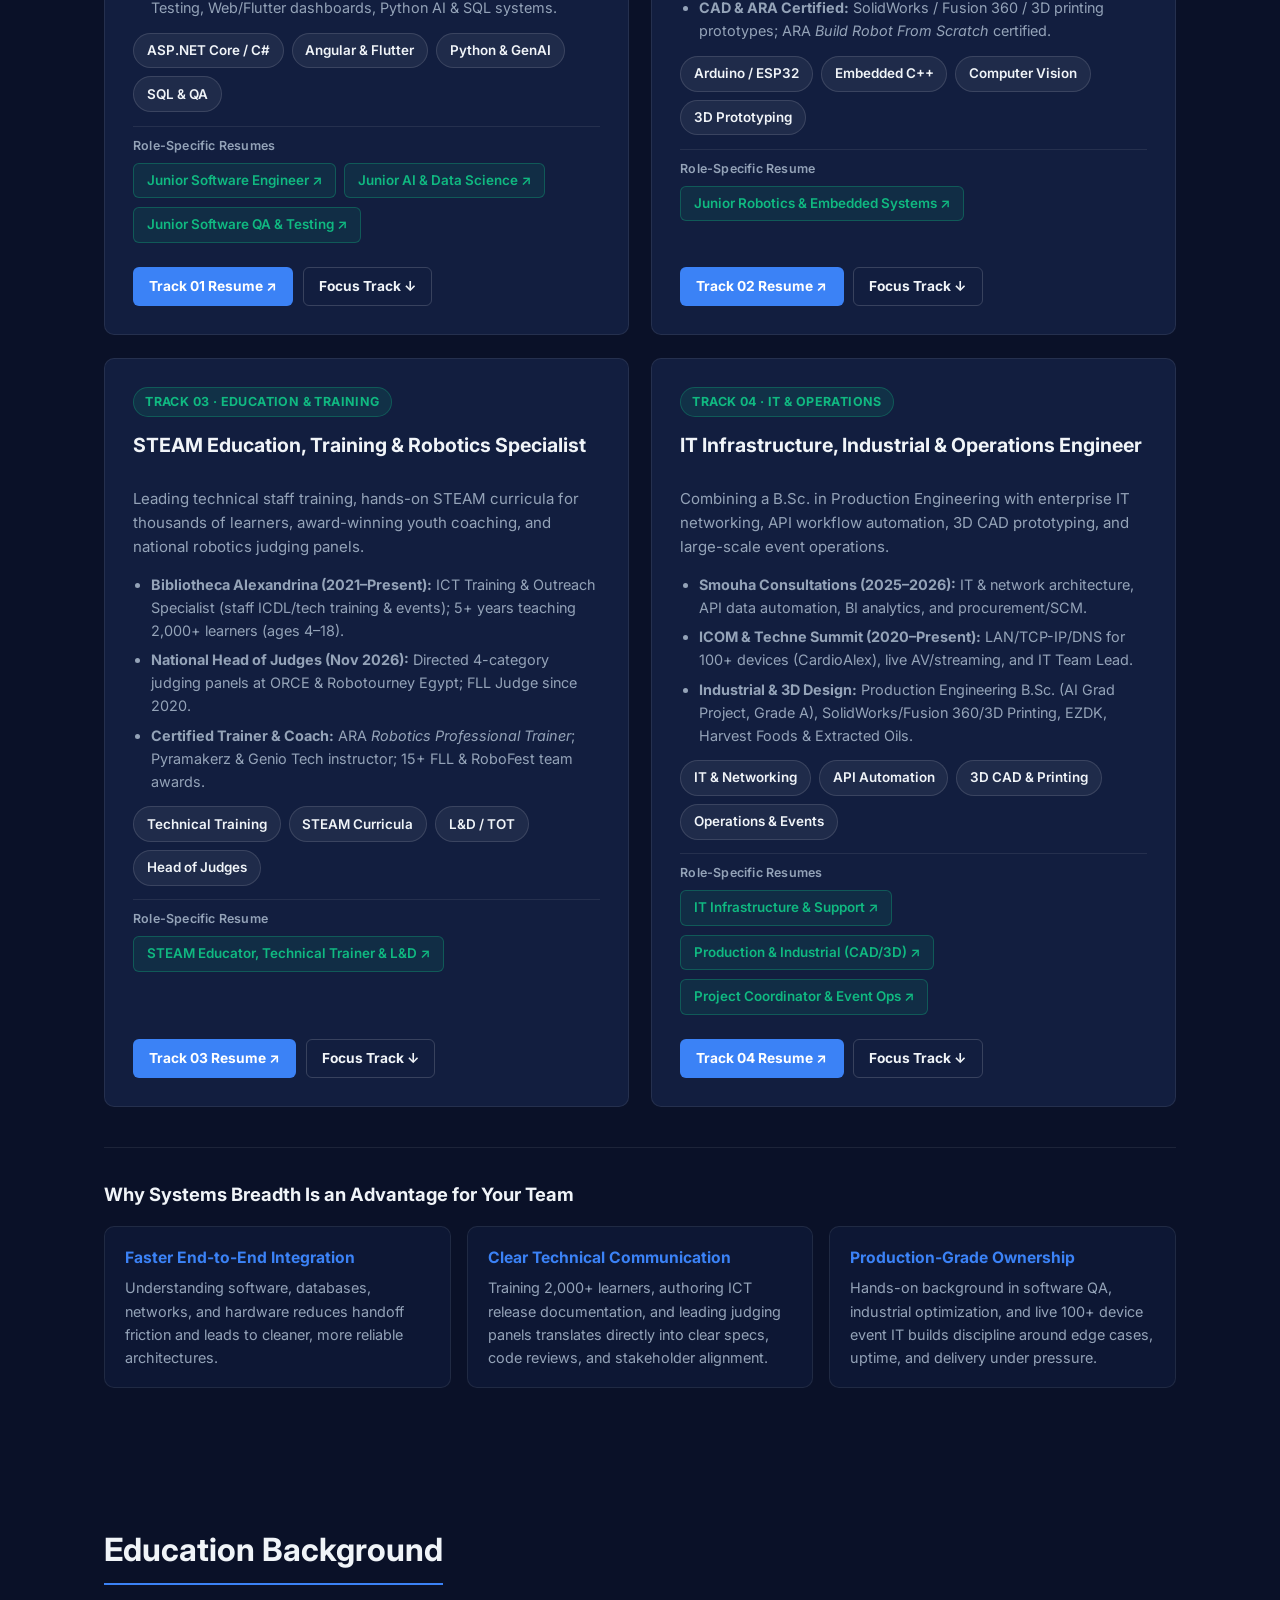
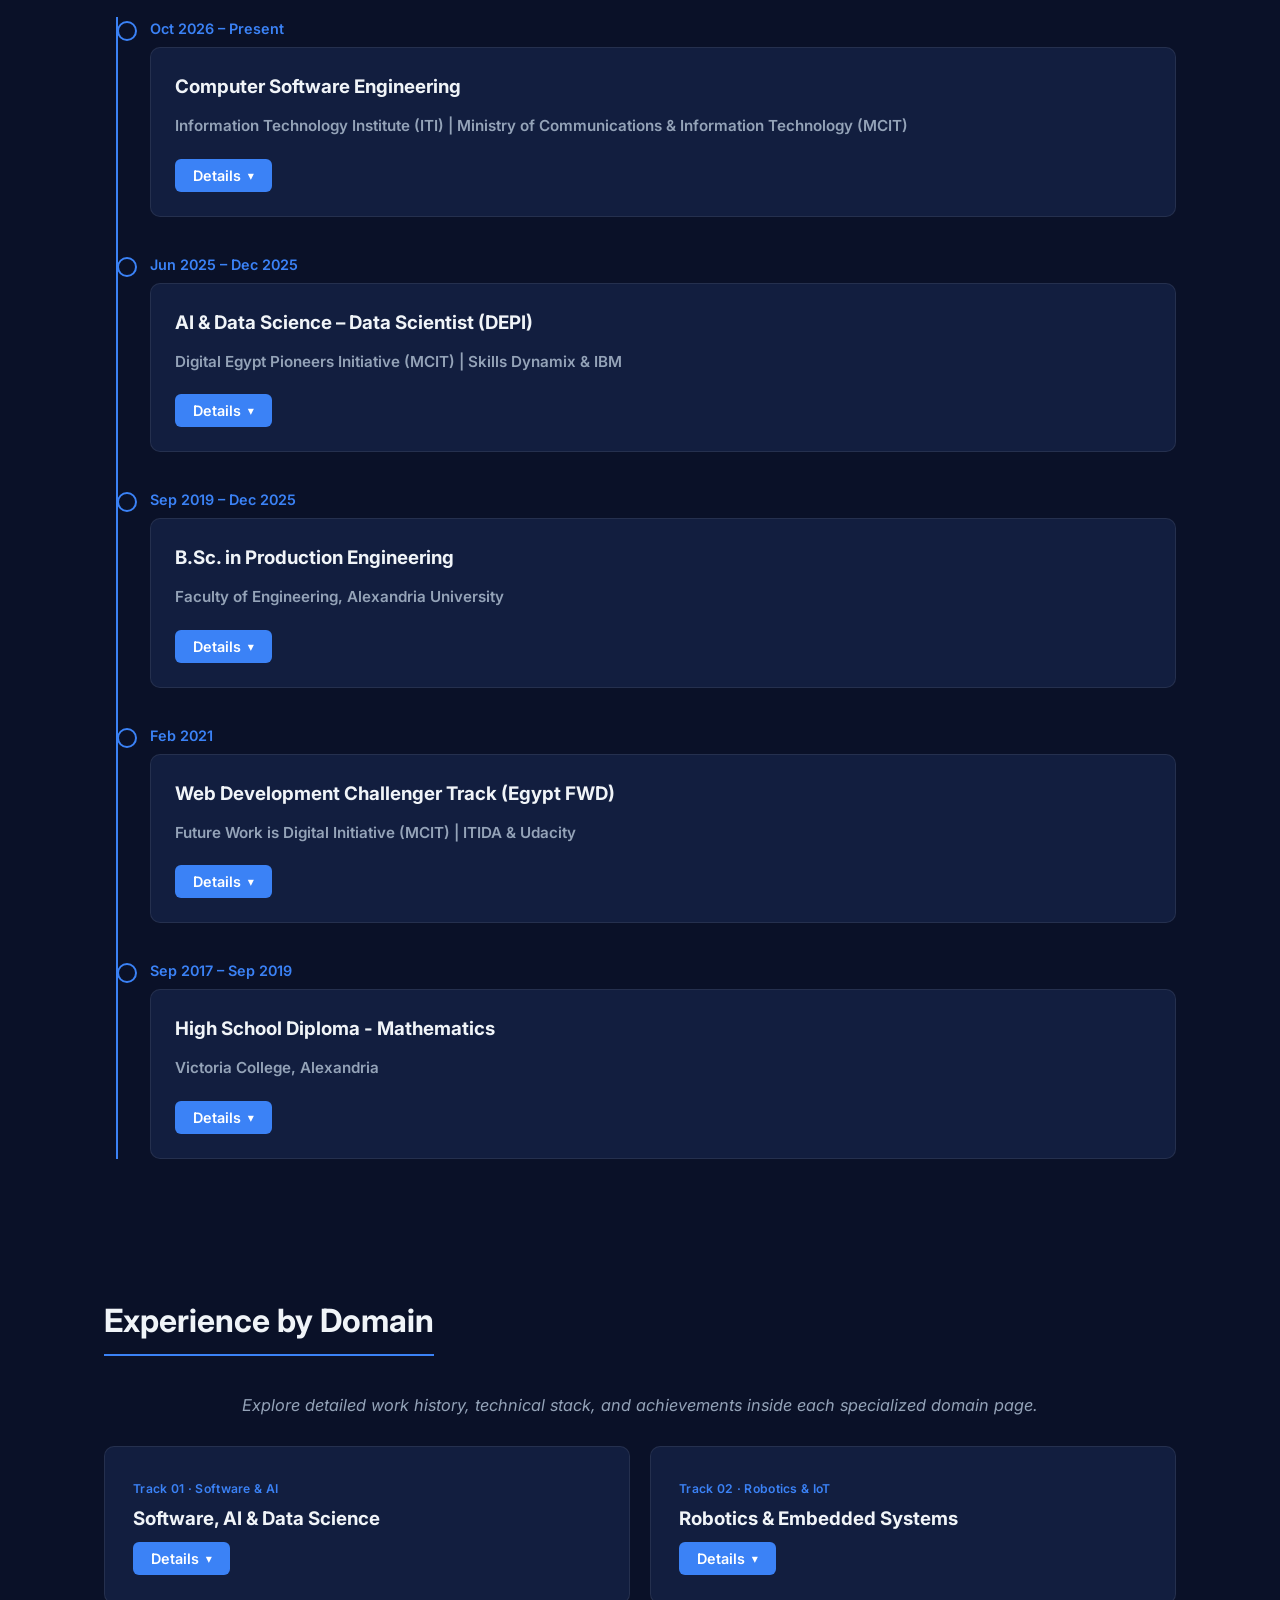
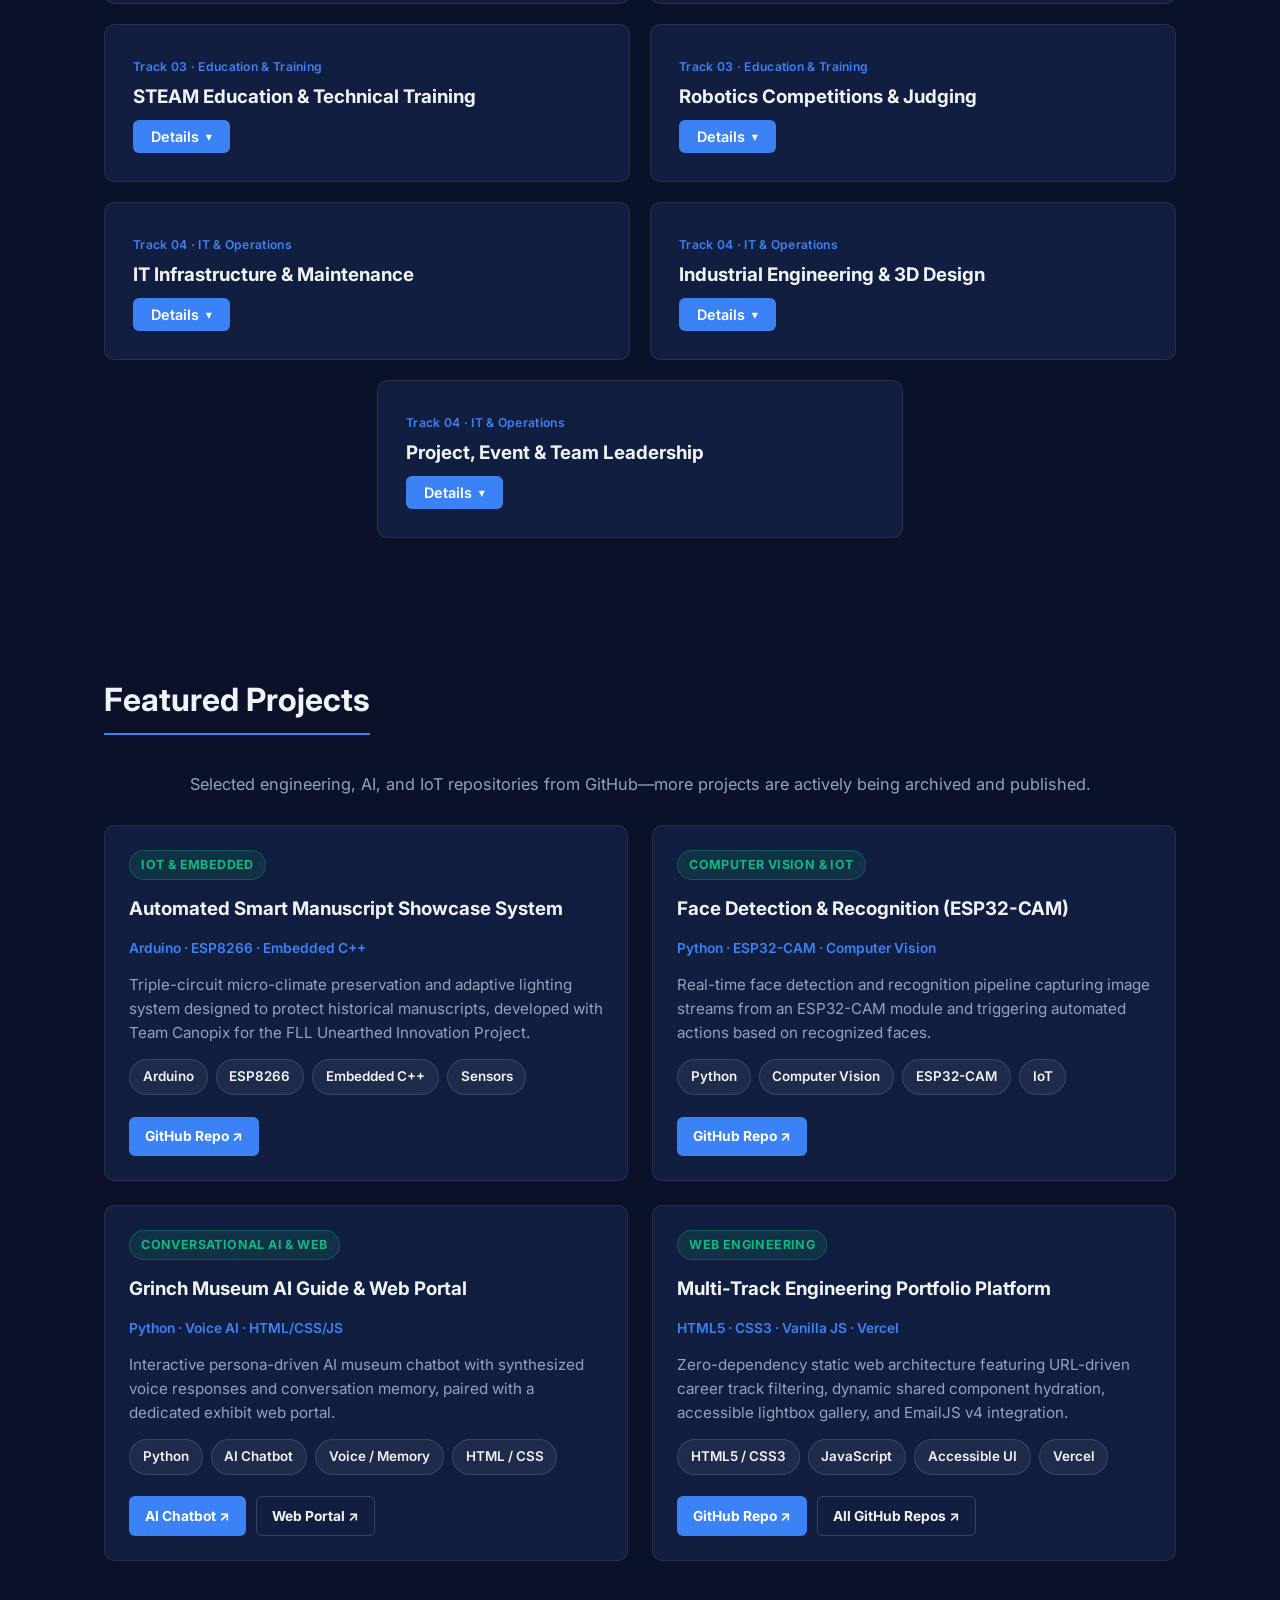
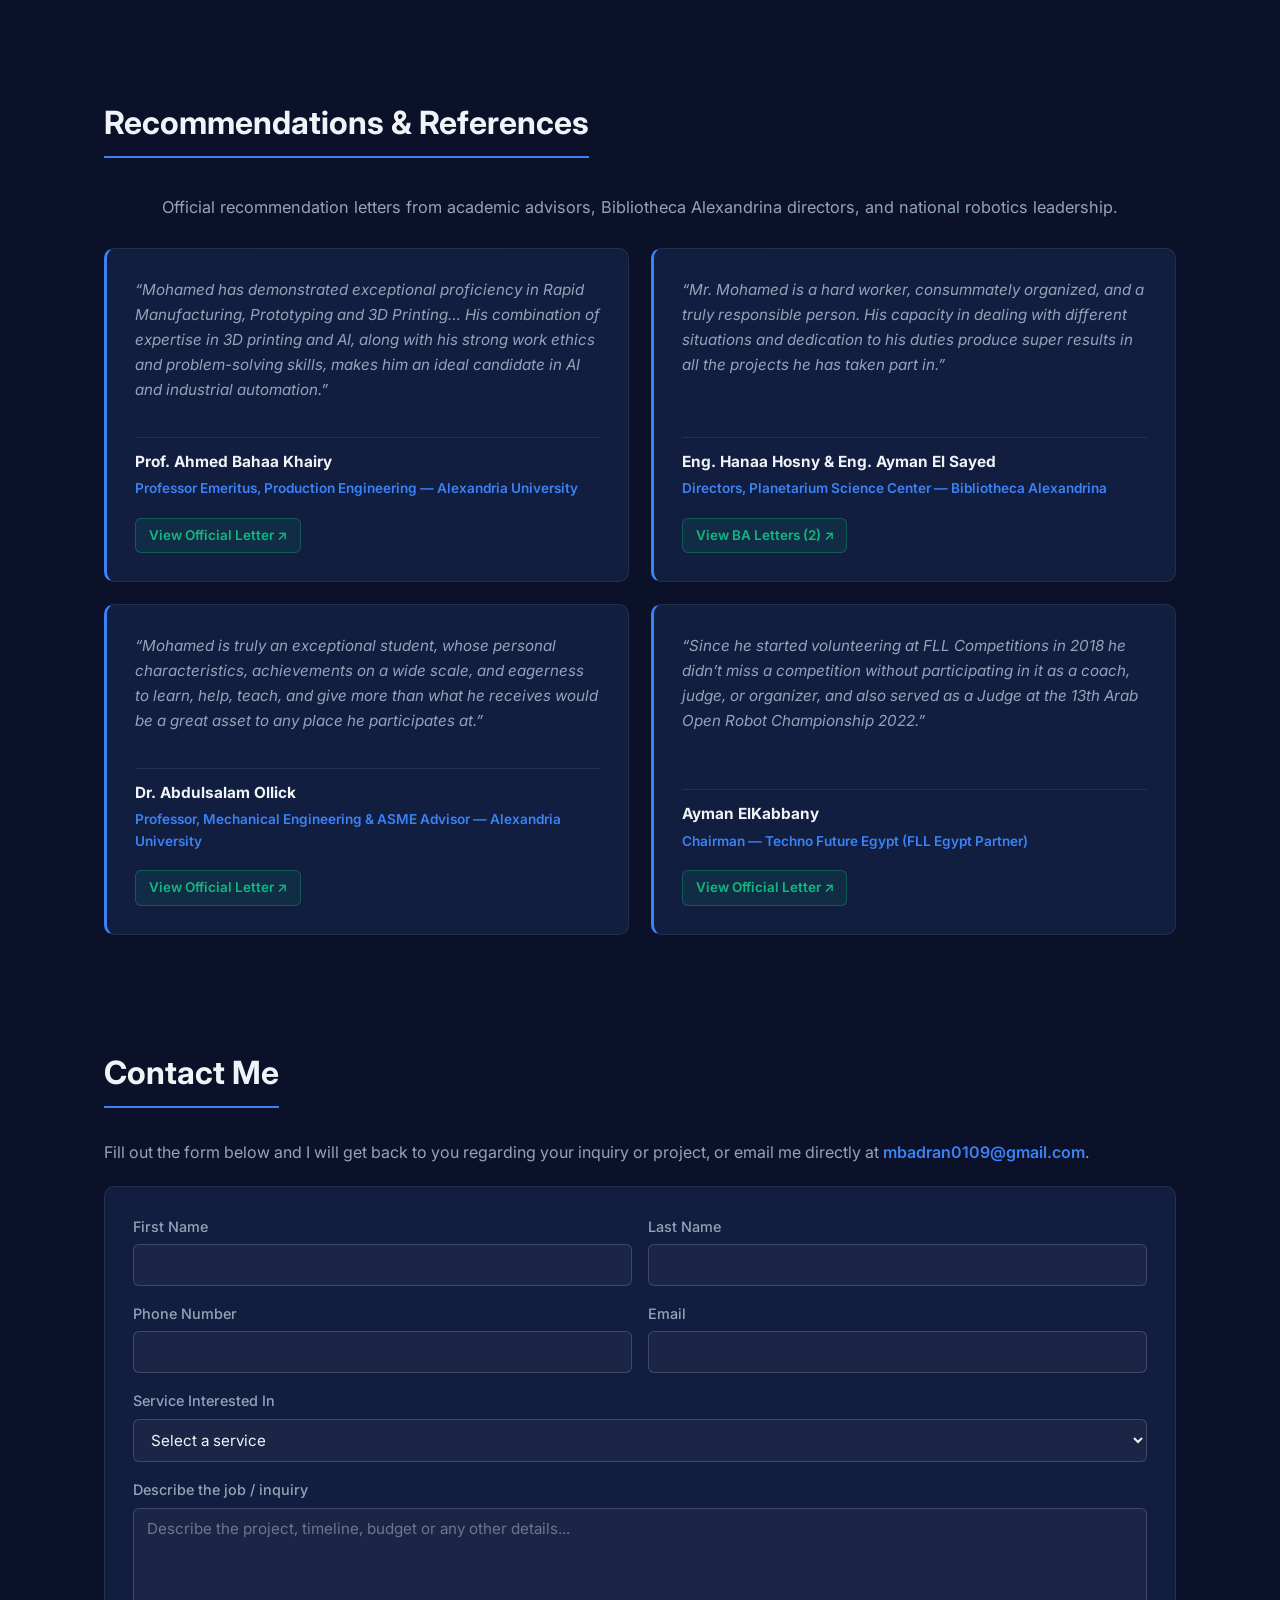
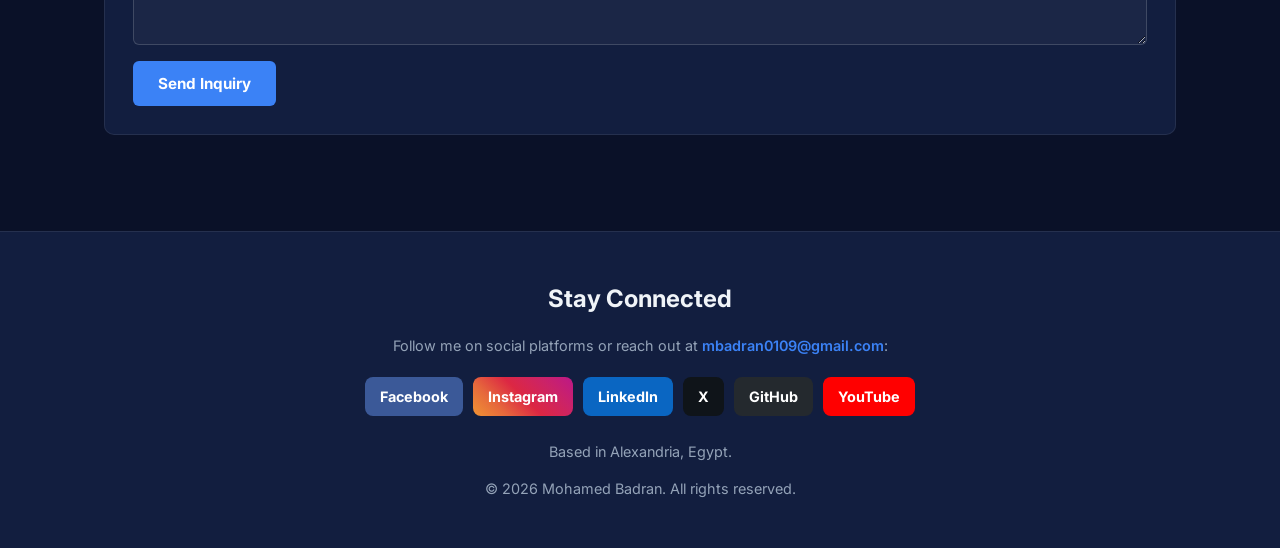
==== commit d3e8ea49: "Update to 4 career tracks with all 12 tailored track and role-specific resumes" ====
--- a/index.html
+++ b/index.html
@@ -71,15 +71,16 @@
 
             <div class="track-tabs" role="tablist" aria-label="Filter portfolio by career track">
                 <button type="button" class="track-tab active" role="tab" aria-selected="true" data-track="all">All Tracks</button>
-                <button type="button" class="track-tab" role="tab" aria-selected="false" data-track="software">Software, Web/App &amp; AI</button>
-                <button type="button" class="track-tab" role="tab" aria-selected="false" data-track="robotics">Robotics, AI &amp; Education</button>
-                <button type="button" class="track-tab" role="tab" aria-selected="false" data-track="operations">IT, 3D &amp; Operations</button>
+                <button type="button" class="track-tab" role="tab" aria-selected="false" data-track="software">Software, Web &amp; AI</button>
+                <button type="button" class="track-tab" role="tab" aria-selected="false" data-track="robotics">Robotics, Embedded &amp; IoT</button>
+                <button type="button" class="track-tab" role="tab" aria-selected="false" data-track="education">STEAM Education &amp; Training</button>
+                <button type="button" class="track-tab" role="tab" aria-selected="false" data-track="operations">IT, Industrial &amp; Operations</button>
             </div>
 
             <div class="profiles-grid">
                 <article class="card profile-card" data-track-card="software">
-                    <span class="profile-badge">Software &amp; AI Track</span>
-                    <h3>Software, Web/App &amp; AI Engineer</h3>
+                    <span class="profile-badge">Track 01 &middot; Software &amp; AI</span>
+                    <h3>Software, Web &amp; AI Engineer</h3>
                     <p class="profile-summary">Building AI-assisted full-stack web, mobile, and enterprise systems&mdash;from .NET microservices and SQL databases to Python ML/GenAI and software QA.</p>
                     <ul class="profile-highlights">
                         <li><strong>ITI Software Engineering (2026&ndash;Present):</strong> ASP.NET Core, C#, Angular, Docker, Azure, Semantic Kernel, RAG, AI Agents, MCP &amp; Power Platform.</li>
@@ -92,50 +93,99 @@
                         <span class="skill-tag">Python &amp; GenAI</span>
                         <span class="skill-tag">SQL &amp; QA</span>
                     </div>
+                    <div class="profile-role-resumes">
+                        <span class="profile-role-label">Role-Specific Resumes</span>
+                        <div class="cert-pill-links">
+                            <a class="cert-pill" href="https://drive.google.com/file/d/1bjoqZT9YLXdqfcQsLRxrFeyrJpZrdLh5/view?usp=drive_link" target="_blank" rel="noopener noreferrer">Junior Software Engineer &#8599;</a>
+                            <a class="cert-pill" href="https://drive.google.com/file/d/1DbVGVa2RAz6BUq2BUXRcqg1QkY3_GpVz/view?usp=drive_link" target="_blank" rel="noopener noreferrer">Junior AI &amp; Data Science &#8599;</a>
+                            <a class="cert-pill" href="https://drive.google.com/file/d/1In_D4XFtIzyplMz3GegrgVeeDjPihiMW/view?usp=drive_link" target="_blank" rel="noopener noreferrer">Junior Software QA &amp; Testing &#8599;</a>
+                        </div>
+                    </div>
                     <div class="profile-actions">
-                        <a href="https://drive.google.com/file/d/1RI8bk0SCgW6aUbrCLGqQjvOesPfrGL54/view?usp=drive_link" target="_blank" rel="noopener noreferrer" class="btn btn-sm">View Resume</a>
+                        <a href="https://drive.google.com/file/d/10zZP0psRRvS6dORFBYD7WtBvLUNC4D99/view?usp=drive_link" target="_blank" rel="noopener noreferrer" class="btn btn-sm">Track 01 Resume &#8599;</a>
                         <button type="button" class="btn btn-outline btn-sm" data-select-track="software">Focus Track &darr;</button>
                     </div>
                 </article>
 
                 <article class="card profile-card" data-track-card="robotics">
-                    <span class="profile-badge">Robotics &amp; Education Track</span>
-                    <h3>AI, Robotics &amp; Education Specialist</h3>
-                    <p class="profile-summary">Designing connected embedded/IoT robotics systems, leading hands-on STEAM &amp; technical training programs, and officiating national robotics championships.</p>
+                    <span class="profile-badge">Track 02 &middot; Robotics &amp; IoT</span>
+                    <h3>Robotics, Embedded &amp; IoT Engineer</h3>
+                    <p class="profile-summary">Designing connected embedded circuits, autonomous prototypes, and computer-vision IoT systems unifying microcontrollers, Python AI, and 3D CAD.</p>
                     <ul class="profile-highlights">
-                        <li><strong>Bibliotheca Alexandrina (2021&ndash;Present):</strong> ICT Technical Training &amp; Outreach; 5+ years teaching AI &amp; robotics to 2,000+ learners (ages 4&ndash;18).</li>
-                        <li><strong>National Head of Judges (Nov 2026):</strong> Led 4-category judging panels at ORCE &amp; Robotourney Egypt; FLL Judge since 2020.</li>
-                        <li><strong>Embedded &amp; Prototyping:</strong> Arduino/IoT circuits unified with Python AI, Flutter/Web apps, and 3D CAD prototyping.</li>
+                        <li><strong>Embedded &amp; IoT Builds:</strong> Arduino Mega / ESP8266 Smart Manuscript Preservation System (PID + sensors) and ESP32-CAM Face Recognition.</li>
+                        <li><strong>Bibliotheca Alexandrina PSC (2021&ndash;2026):</strong> Unified Arduino hardware, Python AI models, SQL databases, and Web/Flutter control dashboards.</li>
+                        <li><strong>CAD &amp; ARA Certified:</strong> SolidWorks / Fusion 360 / 3D printing prototypes; ARA <em>Build Robot From Scratch</em> certified.</li>
                     </ul>
                     <div class="tag-container">
-                        <span class="skill-tag">Embedded &amp; IoT</span>
-                        <span class="skill-tag">Robotics &amp; AI</span>
-                        <span class="skill-tag">STEAM &amp; Training</span>
+                        <span class="skill-tag">Arduino / ESP32</span>
+                        <span class="skill-tag">Embedded C++</span>
+                        <span class="skill-tag">Computer Vision</span>
+                        <span class="skill-tag">3D Prototyping</span>
+                    </div>
+                    <div class="profile-role-resumes">
+                        <span class="profile-role-label">Role-Specific Resume</span>
+                        <div class="cert-pill-links">
+                            <a class="cert-pill" href="https://drive.google.com/file/d/1nUicRgHneXRJJv4HbrLcwS8jVUj_ptk9/view?usp=drive_link" target="_blank" rel="noopener noreferrer">Junior Robotics &amp; Embedded Systems &#8599;</a>
+                        </div>
+                    </div>
+                    <div class="profile-actions">
+                        <a href="https://drive.google.com/file/d/1yG_paj98mcSfEDLUzc-G8CoOAYpAqRGJ/view?usp=drive_link" target="_blank" rel="noopener noreferrer" class="btn btn-sm">Track 02 Resume &#8599;</a>
+                        <button type="button" class="btn btn-outline btn-sm" data-select-track="robotics">Focus Track &darr;</button>
+                    </div>
+                </article>
+
+                <article class="card profile-card" data-track-card="education">
+                    <span class="profile-badge">Track 03 &middot; Education &amp; Training</span>
+                    <h3>STEAM Education, Training &amp; Robotics Specialist</h3>
+                    <p class="profile-summary">Leading technical staff training, hands-on STEAM curricula for thousands of learners, award-winning youth coaching, and national robotics judging panels.</p>
+                    <ul class="profile-highlights">
+                        <li><strong>Bibliotheca Alexandrina (2021&ndash;Present):</strong> ICT Training &amp; Outreach Specialist (staff ICDL/tech training &amp; events); 5+ years teaching 2,000+ learners (ages 4&ndash;18).</li>
+                        <li><strong>National Head of Judges (Nov 2026):</strong> Directed 4-category judging panels at ORCE &amp; Robotourney Egypt; FLL Judge since 2020.</li>
+                        <li><strong>Certified Trainer &amp; Coach:</strong> ARA <em>Robotics Professional Trainer</em>; Pyramakerz &amp; Genio Tech instructor; 15+ FLL &amp; RoboFest team awards.</li>
+                    </ul>
+                    <div class="tag-container">
+                        <span class="skill-tag">Technical Training</span>
+                        <span class="skill-tag">STEAM Curricula</span>
+                        <span class="skill-tag">L&amp;D / TOT</span>
                         <span class="skill-tag">Head of Judges</span>
                     </div>
+                    <div class="profile-role-resumes">
+                        <span class="profile-role-label">Role-Specific Resume</span>
+                        <div class="cert-pill-links">
+                            <a class="cert-pill" href="https://drive.google.com/file/d/14rnrxd8QVNsuvX0K0LcT5YJnQzrW7ZVc/view?usp=drive_link" target="_blank" rel="noopener noreferrer">STEAM Educator, Technical Trainer &amp; L&amp;D &#8599;</a>
+                        </div>
+                    </div>
                     <div class="profile-actions">
-                        <a href="https://drive.google.com/file/d/1t12hskpWAZO644ZrDuYyNncWuV1peApF/view?usp=drive_link" target="_blank" rel="noopener noreferrer" class="btn btn-sm">View Resume</a>
-                        <button type="button" class="btn btn-outline btn-sm" data-select-track="robotics">Focus Track &darr;</button>
+                        <a href="https://drive.google.com/file/d/1o0QJ6MZuSd6PGufsxNroRRAJxEr8SRUO/view?usp=drive_link" target="_blank" rel="noopener noreferrer" class="btn btn-sm">Track 03 Resume &#8599;</a>
+                        <button type="button" class="btn btn-outline btn-sm" data-select-track="education">Focus Track &darr;</button>
                     </div>
                 </article>
 
                 <article class="card profile-card" data-track-card="operations">
-                    <span class="profile-badge">IT &amp; Operations Track</span>
-                    <h3>IT Infrastructure, 3D &amp; Operations Engineer</h3>
-                    <p class="profile-summary">Combining a B.Sc. in Production Engineering with enterprise IT networking, API workflow automation, 3D CAD prototyping, and large-scale technical operations.</p>
+                    <span class="profile-badge">Track 04 &middot; IT &amp; Operations</span>
+                    <h3>IT Infrastructure, Industrial &amp; Operations Engineer</h3>
+                    <p class="profile-summary">Combining a B.Sc. in Production Engineering with enterprise IT networking, API workflow automation, 3D CAD prototyping, and large-scale event operations.</p>
                     <ul class="profile-highlights">
                         <li><strong>Smouha Consultations (2025&ndash;2026):</strong> IT &amp; network architecture, API data automation, BI analytics, and procurement/SCM.</li>
                         <li><strong>ICOM &amp; Techne Summit (2020&ndash;Present):</strong> LAN/TCP-IP/DNS for 100+ devices (CardioAlex), live AV/streaming, and IT Team Lead.</li>
-                        <li><strong>Industrial &amp; 3D Design:</strong> Production Engineering B.Sc. (AI Grad Project, Grade A), SolidWorks/Fusion 360/3D Printing, Al Ezz Steel &amp; Harvest Foods.</li>
+                        <li><strong>Industrial &amp; 3D Design:</strong> Production Engineering B.Sc. (AI Grad Project, Grade A), SolidWorks/Fusion 360/3D Printing, EZDK, Harvest Foods &amp; Extracted Oils.</li>
                     </ul>
                     <div class="tag-container">
                         <span class="skill-tag">IT &amp; Networking</span>
                         <span class="skill-tag">API Automation</span>
                         <span class="skill-tag">3D CAD &amp; Printing</span>
-                        <span class="skill-tag">Operations &amp; BI</span>
+                        <span class="skill-tag">Operations &amp; Events</span>
+                    </div>
+                    <div class="profile-role-resumes">
+                        <span class="profile-role-label">Role-Specific Resumes</span>
+                        <div class="cert-pill-links">
+                            <a class="cert-pill" href="https://drive.google.com/file/d/16r4pRje00Qm-qnY_d8s-7p57Js4tmRUk/view?usp=drive_link" target="_blank" rel="noopener noreferrer">IT Infrastructure &amp; Support &#8599;</a>
+                            <a class="cert-pill" href="https://drive.google.com/file/d/1YdWEyNdBwLVRrK7EwEmlhtqfCNXAC9aZ/view?usp=drive_link" target="_blank" rel="noopener noreferrer">Production &amp; Industrial (CAD/3D) &#8599;</a>
+                            <a class="cert-pill" href="https://drive.google.com/file/d/1z0d5w9HHd7Ner6cENqg0w3XHz1gNpldc/view?usp=drive_link" target="_blank" rel="noopener noreferrer">Project Coordinator &amp; Event Ops &#8599;</a>
+                        </div>
                     </div>
                     <div class="profile-actions">
-                        <a href="https://drive.google.com/file/d/1jWHtAF-brnC7wOm7s_vVhe2MUmtQr2c0/view?usp=drive_link" target="_blank" rel="noopener noreferrer" class="btn btn-sm">View Resume</a>
+                        <a href="https://drive.google.com/file/d/1W12ZxApw5Vp_v9GlfpfckL09FTS4JElH/view?usp=drive_link" target="_blank" rel="noopener noreferrer" class="btn btn-sm">Track 04 Resume &#8599;</a>
                         <button type="button" class="btn btn-outline btn-sm" data-select-track="operations">Focus Track &darr;</button>
                     </div>
                 </article>
@@ -291,7 +341,7 @@
 
             <div class="services-grid">
                 <div class="service-card card" data-slug="software-ai" data-tracks="software robotics">
-                    <span class="domain-track-label">Software &amp; AI Track</span>
+                    <span class="domain-track-label">Track 01 &middot; Software &amp; AI</span>
                     <h3>Software, AI &amp; Data Science</h3>
                     <div class="service-controls">
                         <button type="button" class="toggle-btn" aria-expanded="false">Details</button>
@@ -303,8 +353,8 @@
                     </div>
                 </div>
 
-                <div class="service-card card" data-slug="robotics-embedded" data-tracks="robotics software">
-                    <span class="domain-track-label">Robotics &amp; Systems Track</span>
+                <div class="service-card card" data-slug="robotics-embedded" data-tracks="robotics software education">
+                    <span class="domain-track-label">Track 02 &middot; Robotics &amp; IoT</span>
                     <h3>Robotics &amp; Embedded Systems</h3>
                     <div class="service-controls">
                         <button type="button" class="toggle-btn" aria-expanded="false">Details</button>
@@ -316,8 +366,8 @@
                     </div>
                 </div>
 
-                <div class="service-card card" data-slug="steam-education" data-tracks="robotics">
-                    <span class="domain-track-label">Robotics &amp; Education Track</span>
+                <div class="service-card card" data-slug="steam-education" data-tracks="education">
+                    <span class="domain-track-label">Track 03 &middot; Education &amp; Training</span>
                     <h3>STEAM Education &amp; Technical Training</h3>
                     <div class="service-controls">
                         <button type="button" class="toggle-btn" aria-expanded="false">Details</button>
@@ -329,8 +379,8 @@
                     </div>
                 </div>
 
-                <div class="service-card card" data-slug="competitions-judging" data-tracks="robotics">
-                    <span class="domain-track-label">Robotics &amp; Education Track</span>
+                <div class="service-card card" data-slug="competitions-judging" data-tracks="education robotics">
+                    <span class="domain-track-label">Track 03 &middot; Education &amp; Training</span>
                     <h3>Robotics Competitions &amp; Judging</h3>
                     <div class="service-controls">
                         <button type="button" class="toggle-btn" aria-expanded="false">Details</button>
@@ -343,7 +393,7 @@
                 </div>
 
                 <div class="service-card card" data-slug="it-infrastructure" data-tracks="operations software">
-                    <span class="domain-track-label">IT &amp; Operations Track</span>
+                    <span class="domain-track-label">Track 04 &middot; IT &amp; Operations</span>
                     <h3>IT Infrastructure &amp; Maintenance</h3>
                     <div class="service-controls">
                         <button type="button" class="toggle-btn" aria-expanded="false">Details</button>
@@ -356,7 +406,7 @@
                 </div>
 
                 <div class="service-card card" data-slug="industrial-3d" data-tracks="operations robotics">
-                    <span class="domain-track-label">IT &amp; Operations Track</span>
+                    <span class="domain-track-label">Track 04 &middot; IT &amp; Operations</span>
                     <h3>Industrial Engineering &amp; 3D Design</h3>
                     <div class="service-controls">
                         <button type="button" class="toggle-btn" aria-expanded="false">Details</button>
@@ -368,8 +418,8 @@
                     </div>
                 </div>
 
-                <div class="service-card card" data-slug="project-leadership" data-tracks="operations">
-                    <span class="domain-track-label">IT &amp; Operations Track</span>
+                <div class="service-card card" data-slug="project-leadership" data-tracks="operations education">
+                    <span class="domain-track-label">Track 04 &middot; IT &amp; Operations</span>
                     <h3>Project, Event &amp; Team Leadership</h3>
                     <div class="service-controls">
                         <button type="button" class="toggle-btn" aria-expanded="false">Details</button>
@@ -390,7 +440,7 @@
                 Selected engineering, AI, and IoT repositories from GitHub&mdash;more projects are actively being archived and published.
             </p>
             <div class="projects-grid">
-                <article class="card project-card" data-tracks="robotics operations">
+                <article class="card project-card" data-tracks="robotics education operations">
                     <div class="project-content">
                         <span class="profile-badge">IoT &amp; Embedded</span>
                         <h3>Automated Smart Manuscript Showcase System</h3>
@@ -426,7 +476,7 @@
                     </div>
                 </article>
 
-                <article class="card project-card" data-tracks="software">
+                <article class="card project-card" data-tracks="software education">
                     <div class="project-content">
                         <span class="profile-badge">Conversational AI &amp; Web</span>
                         <h3>Grinch Museum AI Guide &amp; Web Portal</h3>
--- a/styles.index.css
+++ b/styles.index.css
@@ -356,16 +356,54 @@
     flex: 0 0 100%;
 }
 
-@media (min-width: 680px) {
+@media (min-width: 760px) {
     .profiles-grid > .profile-card {
         flex: 0 0 calc((100% - 1.4rem) / 2);
     }
 }
 
-@media (min-width: 1024px) {
-    .profiles-grid > .profile-card {
-        flex: 0 0 calc((100% - 2.8rem) / 3);
-    }
+.profile-role-resumes {
+    padding-top: 0.55rem;
+    border-top: 1px solid var(--border-subtle);
+}
+
+.profile-role-resumes .cert-pill-links {
+    margin-top: 0;
+}
+
+.profile-role-label {
+    display: block;
+    font-size: 0.78rem;
+    font-weight: 600;
+    color: var(--text-secondary);
+    margin-bottom: 0.45rem;
+    letter-spacing: 0.2px;
+}
+
+.domain-resume-bar {
+    margin-top: 1.5rem;
+    padding: 1.15rem 1.3rem;
+    background: var(--bg-card);
+    border: 1px solid var(--border-subtle);
+    border-left: 3px solid var(--accent-alt);
+    border-radius: 10px;
+    display: flex;
+    flex-direction: column;
+    gap: 0.65rem;
+}
+
+.domain-resume-title {
+    font-size: 0.88rem;
+    font-weight: 700;
+    color: var(--text-primary);
+    letter-spacing: 0.2px;
+}
+
+.domain-resume-links {
+    display: flex;
+    flex-wrap: wrap;
+    gap: 0.6rem;
+    align-items: center;
 }
 
 .profile-card {
